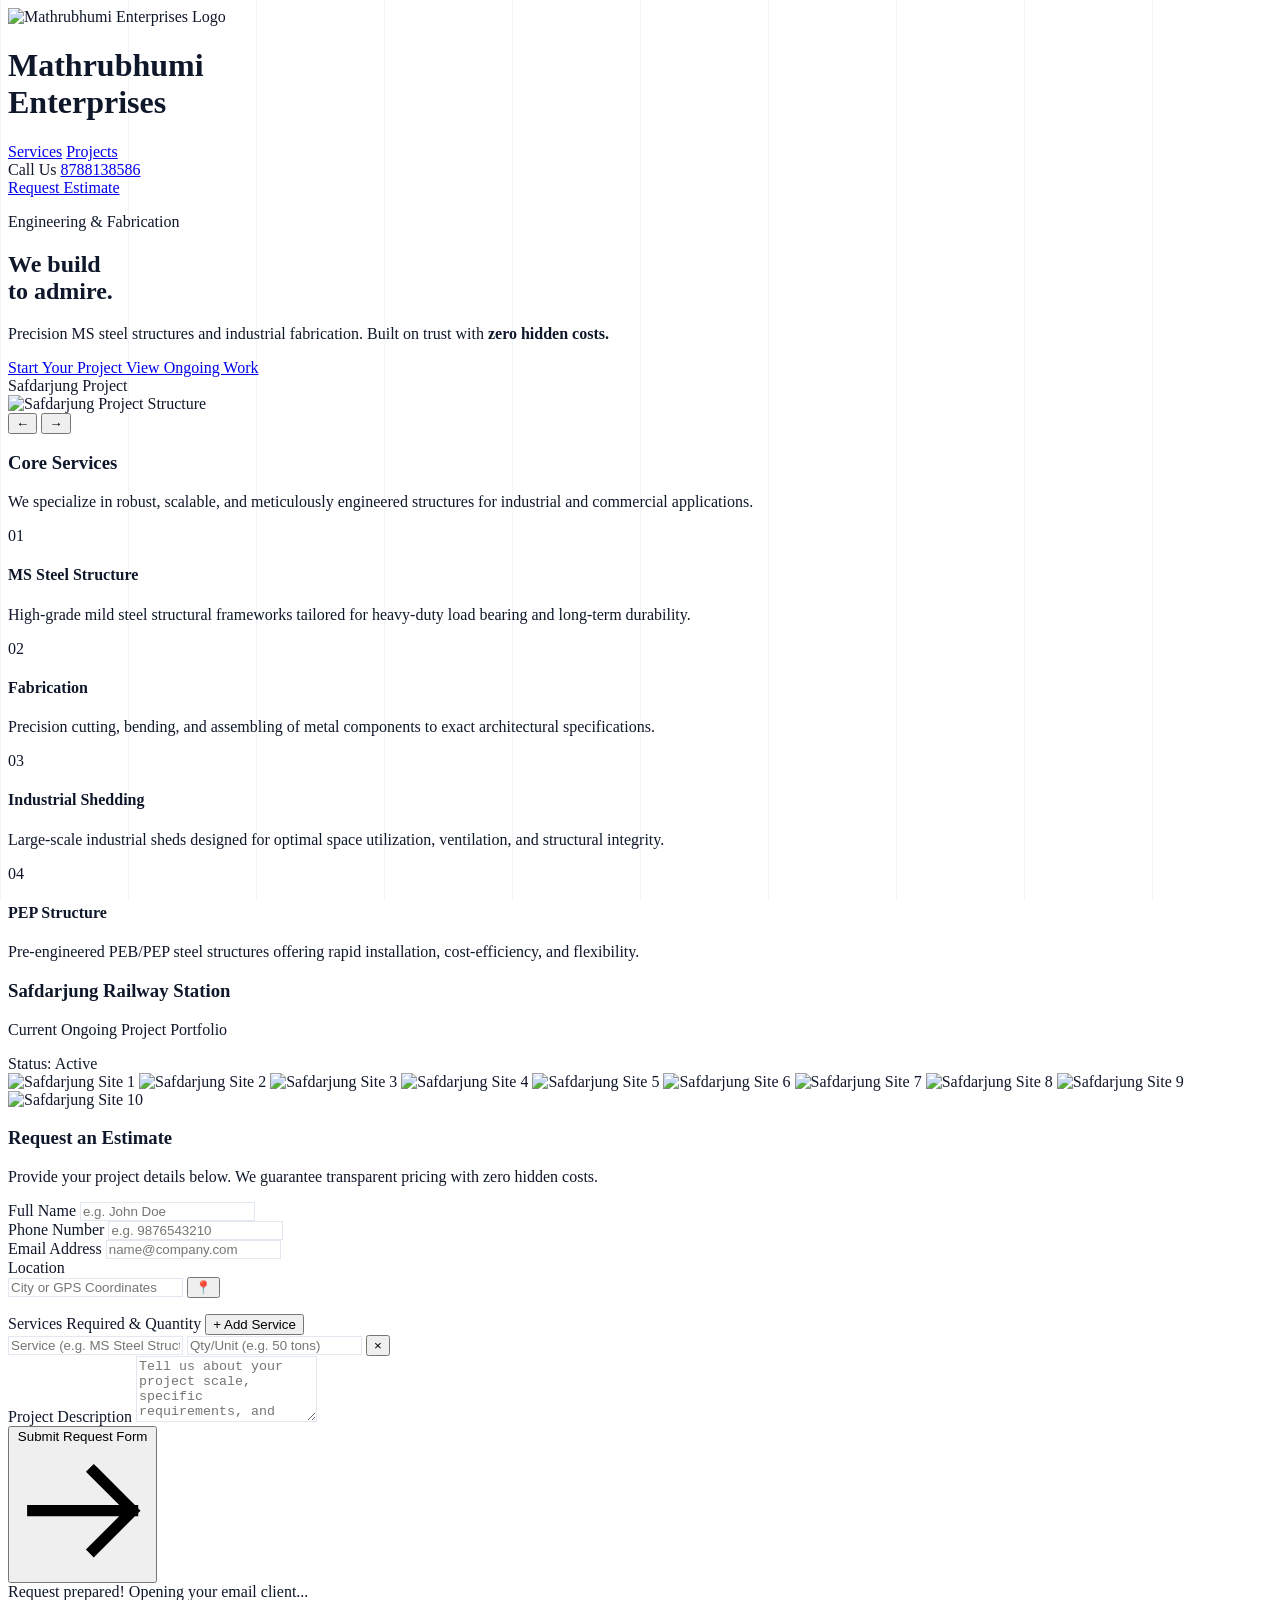
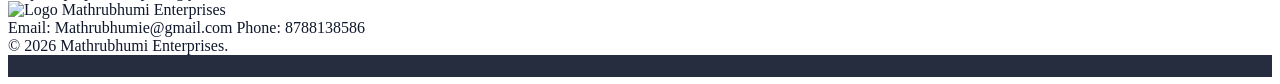
==== index.html @ 01960d93 "Rename mathrubhumi_enterprises (1).html to index.html" ====
<!DOCTYPE html>
<html lang="en">
<head>
    <meta charset="UTF-8">
    <meta name="viewport" content="width=device-width, initial-scale=1.0">
    <title>Mathrubhumi Enterprises | We build to admire</title>
    
    <link rel="preconnect" href="https://fonts.googleapis.com">
    <link rel="preconnect" href="https://fonts.gstatic.com" crossorigin>
    <link href="https://fonts.googleapis.com/css2?family=Plus+Jakarta+Sans:wght@300;400;500;600;700&display=swap" rel="stylesheet">
    <script src="https://cdn.tailwindcss.com"></script>
    
    <script>
        tailwind.config = {
            theme: {
                extend: {
                    fontFamily: {
                        sans: ['"Plus Jakarta Sans"', 'sans-serif'],
                    },
                    colors: {
                        navy: '#0f172a',
                        lightgrid: '#f8fafc',
                        bordergray: '#e2e8f0'
                    }
                }
            }
        }
    </script>
    
    <style>
        /* Architectural Vertical Grid Lines */
        body {
            background-color: #ffffff;
            background-image: linear-gradient(to right, #f1f5f9 1px, transparent 1px);
            background-size: 10vw 100%;
            background-attachment: fixed;
            color: #0f172a;
            position: relative;
        }

        /* Smooth scrolling */
        html { scroll-behavior: smooth; }

        /* Slide Transition for Hero */
        .slide-fade {
            transition: opacity 0.8s cubic-bezier(0.4, 0, 0.2, 1);
        }

        /* Custom minimal inputs */
        .minimal-input {
            border: 1px solid #e2e8f0;
            background: #ffffff;
            transition: all 0.3s ease;
        }
        .minimal-input:focus {
            outline: none;
            border-color: #0f172a;
            box-shadow: 0 0 0 1px #0f172a;
        }

        /* Lightbox overlay */
        #lightbox {
            backdrop-filter: blur(8px);
            background-color: rgba(15, 23, 42, 0.9);
        }
        
        /* Hide scrollbar for gallery but allow scroll */
        .no-scrollbar::-webkit-scrollbar {
            display: none;
        }
        .no-scrollbar {
            -ms-overflow-style: none;
            scrollbar-width: none;
        }
    </style>
</head>
<body class="antialiased min-h-screen flex flex-col">

    <header class="sticky top-0 z-40 bg-white/90 backdrop-blur-md border-b border-bordergray">
        <div class="max-w-7xl mx-auto px-6 h-20 flex items-center justify-between">
            <div class="flex items-center gap-3">
                <!-- Minimalist Typographic Logo Replaced with Brand Logo -->
                <img src="https://i.imgur.com/eq6H5bu.jpeg" alt="Mathrubhumi Enterprises Logo" class="h-12 w-auto object-contain rounded-sm">
                <div>
                    <h1 class="font-bold text-lg leading-none tracking-tight text-navy">Mathrubhumi<br>Enterprises</h1>
                </div>
            </div>
            
            <nav class="hidden md:flex items-center gap-8 text-sm font-medium">
                <a href="#services" class="hover:text-gray-500 transition-colors">Services</a>
                <a href="#projects" class="hover:text-gray-500 transition-colors">Projects</a>
                <div class="flex flex-col text-right ml-4">
                    <span class="text-xs text-gray-500">Call Us</span>
                    <a href="tel:8788138586" class="font-semibold">8788138586</a>
                </div>
                <a href="#quote" class="bg-navy text-white px-6 py-2.5 hover:bg-gray-800 transition-colors">
                    Request Estimate
                </a>
            </nav>
        </div>
    </header>

    <main class="flex-grow">
        <section class="relative max-w-7xl mx-auto px-6 py-20 lg:py-32 flex flex-col lg:flex-row items-center gap-16">
            <!-- Left Text Content -->
            <div class="w-full lg:w-1/2 z-10 bg-white/80 p-4 lg:p-0 backdrop-blur-sm lg:backdrop-blur-none">
                <p class="text-sm font-bold tracking-widest uppercase text-gray-500 mb-4">Engineering & Fabrication</p>
                <h2 class="text-5xl lg:text-7xl font-bold tracking-tighter leading-[1.1] mb-6">
                    We build <br>
                    <span class="text-gray-400">to admire.</span>
                </h2>
                <p class="text-xl text-gray-600 mb-8 max-w-md font-light">
                    Precision MS steel structures and industrial fabrication. Built on trust with <strong class="text-navy font-semibold">zero hidden costs.</strong>
                </p>
                <div class="flex flex-col sm:flex-row gap-4">
                    <a href="#quote" class="bg-navy text-white text-center px-8 py-4 font-medium hover:bg-gray-800 transition-colors">
                        Start Your Project
                    </a>
                    <a href="#projects" class="border border-bordergray bg-white text-center px-8 py-4 font-medium hover:border-navy transition-colors">
                        View Ongoing Work
                    </a>
                </div>
            </div>

            <!-- Right Image Slideshow Container -->
            <div class="w-full lg:w-1/2 relative h-[400px] lg:h-[600px] bg-lightgrid border border-bordergray overflow-hidden cursor-pointer" onclick="openLightbox(document.getElementById('heroSlide').src)">
                <div class="absolute top-4 left-4 bg-white/90 backdrop-blur px-3 py-1 text-xs font-semibold tracking-wide border border-bordergray z-20">
                    Safdarjung Project
                </div>
                <img id="heroSlide" src="https://i.imgur.com/7uYCIAy.jpeg" alt="Safdarjung Project Structure" class="w-full h-full object-cover slide-fade absolute inset-0">
                
                <!-- Slideshow Controls -->
                <div class="absolute bottom-4 right-4 flex gap-2 z-20">
                    <button onclick="event.stopPropagation(); prevSlide()" class="w-10 h-10 bg-white border border-bordergray flex items-center justify-center hover:bg-lightgrid transition-colors">
                        &#8592;
                    </button>
                    <button onclick="event.stopPropagation(); nextSlide()" class="w-10 h-10 bg-white border border-bordergray flex items-center justify-center hover:bg-lightgrid transition-colors">
                        &#8594;
                    </button>
                </div>
            </div>
        </section>

        <section id="services" class="border-t border-bordergray bg-white relative">
            <div class="max-w-7xl mx-auto px-6 py-24">
                <div class="mb-16">
                    <h3 class="text-3xl font-bold tracking-tight mb-4">Core Services</h3>
                    <p class="text-gray-500 max-w-xl">We specialize in robust, scalable, and meticulously engineered structures for industrial and commercial applications.</p>
                </div>
                
                <div class="grid grid-cols-1 md:grid-cols-2 lg:grid-cols-4 gap-0 border border-bordergray bg-lightgrid">
                    <!-- Service 1 -->
                    <div class="bg-white p-10 border border-bordergray hover:shadow-lg transition-shadow">
                        <div class="w-12 h-12 bg-lightgrid border border-bordergray flex items-center justify-center mb-6">
                            <span class="text-xl font-bold text-gray-400">01</span>
                        </div>
                        <h4 class="text-xl font-bold mb-3">MS Steel Structure</h4>
                        <p class="text-sm text-gray-500 leading-relaxed">High-grade mild steel structural frameworks tailored for heavy-duty load bearing and long-term durability.</p>
                    </div>
                    <!-- Service 2 -->
                    <div class="bg-white p-10 border border-bordergray hover:shadow-lg transition-shadow">
                        <div class="w-12 h-12 bg-lightgrid border border-bordergray flex items-center justify-center mb-6">
                            <span class="text-xl font-bold text-gray-400">02</span>
                        </div>
                        <h4 class="text-xl font-bold mb-3">Fabrication</h4>
                        <p class="text-sm text-gray-500 leading-relaxed">Precision cutting, bending, and assembling of metal components to exact architectural specifications.</p>
                    </div>
                    <!-- Service 3 -->
                    <div class="bg-white p-10 border border-bordergray hover:shadow-lg transition-shadow">
                        <div class="w-12 h-12 bg-lightgrid border border-bordergray flex items-center justify-center mb-6">
                            <span class="text-xl font-bold text-gray-400">03</span>
                        </div>
                        <h4 class="text-xl font-bold mb-3">Industrial Shedding</h4>
                        <p class="text-sm text-gray-500 leading-relaxed">Large-scale industrial sheds designed for optimal space utilization, ventilation, and structural integrity.</p>
                    </div>
                    <!-- Service 4 -->
                    <div class="bg-white p-10 border border-bordergray hover:shadow-lg transition-shadow">
                        <div class="w-12 h-12 bg-lightgrid border border-bordergray flex items-center justify-center mb-6">
                            <span class="text-xl font-bold text-gray-400">04</span>
                        </div>
                        <h4 class="text-xl font-bold mb-3">PEP Structure</h4>
                        <p class="text-sm text-gray-500 leading-relaxed">Pre-engineered PEB/PEP steel structures offering rapid installation, cost-efficiency, and flexibility.</p>
                    </div>
                </div>
            </div>
        </section>

        <section id="projects" class="border-t border-bordergray bg-lightgrid relative">
            <div class="max-w-7xl mx-auto px-6 py-24">
                <div class="flex flex-col lg:flex-row justify-between items-end mb-12 gap-6">
                    <div>
                        <h3 class="text-3xl font-bold tracking-tight mb-2">Safdarjung Railway Station</h3>
                        <p class="text-gray-500">Current Ongoing Project Portfolio</p>
                    </div>
                    <div class="bg-white border border-bordergray px-4 py-2 text-sm font-medium">
                        Status: <span class="text-green-600">Active</span>
                    </div>
                </div>

                <!-- Horizontal Scroll Gallery -->
                <div class="flex overflow-x-auto gap-4 pb-8 no-scrollbar snap-x">
                    <!-- Gallery Images injected via JS below, but here are the first few hardcoded for fast loading -->
                    <img src="https://i.imgur.com/7uYCIAy.jpeg" alt="Safdarjung Site 1" class="h-64 lg:h-96 w-auto object-cover border border-bordergray snap-start cursor-zoom-in hover:opacity-90 transition-opacity" onclick="openLightbox(this.src)">
                    <img src="https://i.imgur.com/NcoYkDs.jpeg" alt="Safdarjung Site 2" class="h-64 lg:h-96 w-auto object-cover border border-bordergray snap-start cursor-zoom-in hover:opacity-90 transition-opacity" onclick="openLightbox(this.src)">
                    <img src="https://i.imgur.com/H7ADlCI.jpeg" alt="Safdarjung Site 3" class="h-64 lg:h-96 w-auto object-cover border border-bordergray snap-start cursor-zoom-in hover:opacity-90 transition-opacity" onclick="openLightbox(this.src)">
                    <img src="https://i.imgur.com/1uKI9UI.jpeg" alt="Safdarjung Site 4" class="h-64 lg:h-96 w-auto object-cover border border-bordergray snap-start cursor-zoom-in hover:opacity-90 transition-opacity" onclick="openLightbox(this.src)">
                    <img src="https://i.imgur.com/YzIWjMU.jpeg" alt="Safdarjung Site 5" class="h-64 lg:h-96 w-auto object-cover border border-bordergray snap-start cursor-zoom-in hover:opacity-90 transition-opacity" onclick="openLightbox(this.src)">
                    <img src="https://i.imgur.com/GaXqmjN.jpeg" alt="Safdarjung Site 6" class="h-64 lg:h-96 w-auto object-cover border border-bordergray snap-start cursor-zoom-in hover:opacity-90 transition-opacity" onclick="openLightbox(this.src)">
                    <img src="https://i.imgur.com/uMZp6ZF.jpeg" alt="Safdarjung Site 7" class="h-64 lg:h-96 w-auto object-cover border border-bordergray snap-start cursor-zoom-in hover:opacity-90 transition-opacity" onclick="openLightbox(this.src)">
                    <img src="https://i.imgur.com/eQdUxS6.jpeg" alt="Safdarjung Site 8" class="h-64 lg:h-96 w-auto object-cover border border-bordergray snap-start cursor-zoom-in hover:opacity-90 transition-opacity" onclick="openLightbox(this.src)">
                    <img src="https://i.imgur.com/6JizYtv.jpeg" alt="Safdarjung Site 9" class="h-64 lg:h-96 w-auto object-cover border border-bordergray snap-start cursor-zoom-in hover:opacity-90 transition-opacity" onclick="openLightbox(this.src)">
                    <img src="https://i.imgur.com/3mgi0Hx.jpeg" alt="Safdarjung Site 10" class="h-64 lg:h-96 w-auto object-cover border border-bordergray snap-start cursor-zoom-in hover:opacity-90 transition-opacity" onclick="openLightbox(this.src)">
                </div>
            </div>
        </section>

        <section id="quote" class="border-t border-bordergray bg-white relative">
            <div class="max-w-4xl mx-auto px-6 py-24">
                <div class="text-center mb-12">
                    <h3 class="text-3xl font-bold tracking-tight mb-4">Request an Estimate</h3>
                    <p class="text-gray-500">Provide your project details below. We guarantee transparent pricing with zero hidden costs.</p>
                </div>

                <form id="quoteForm" class="bg-lightgrid p-8 lg:p-12 border border-bordergray">
                    <div class="grid grid-cols-1 md:grid-cols-2 gap-6 mb-6">
                        <div>
                            <label class="block text-sm font-semibold mb-2 text-navy">Full Name</label>
                            <input type="text" id="clientName" required class="w-full p-4 minimal-input" placeholder="e.g. John Doe">
                        </div>
                        <div>
                            <label class="block text-sm font-semibold mb-2 text-navy">Phone Number</label>
                            <input type="tel" id="clientPhone" required pattern="[0-9]{10}" title="Please enter exactly 10 digits" class="w-full p-4 minimal-input" placeholder="e.g. 9876543210">
                        </div>
                    </div>
                    
                    <div class="grid grid-cols-1 md:grid-cols-2 gap-6 mb-6">
                        <div>
                            <label class="block text-sm font-semibold mb-2 text-navy">Email Address</label>
                            <input type="email" id="clientEmail" required class="w-full p-4 minimal-input" placeholder="name@company.com">
                        </div>
                        <div>
                            <label class="block text-sm font-semibold mb-2 text-navy">Location</label>
                            <div class="flex gap-2">
                                <input type="text" id="clientLocation" class="w-full p-4 minimal-input" placeholder="City or GPS Coordinates">
                                <button type="button" onclick="fetchLocation()" class="bg-lightgrid px-4 text-xl hover:bg-gray-200 transition-colors border border-bordergray" title="Fetch current location">
                                    📍
                                </button>
                            </div>
                            <p id="locationStatus" class="text-xs text-gray-500 mt-1 hidden"></p>
                        </div>
                    </div>

                    <div class="mb-6 border border-bordergray p-6 bg-white">
                        <div class="flex flex-col sm:flex-row sm:justify-between sm:items-center mb-4 gap-2">
                            <label class="block text-sm font-semibold text-navy">Services Required & Quantity</label>
                            <button type="button" onclick="addServiceRow()" class="text-xs font-bold bg-navy text-white px-4 py-2 hover:bg-gray-800 transition-colors">+ Add Service</button>
                        </div>
                        <div id="servicesContainer" class="space-y-3">
                            <!-- Initial Service Row -->
                            <div class="flex gap-2 service-row">
                                <input type="text" required class="w-3/5 p-3 minimal-input service-name" placeholder="Service (e.g. MS Steel Structure)">
                                <input type="text" required class="w-2/5 p-3 minimal-input service-qty" placeholder="Qty/Unit (e.g. 50 tons)">
                                <button type="button" onclick="if(document.querySelectorAll('.service-row').length > 1) this.parentElement.remove()" class="px-3 text-red-500 font-bold hover:bg-red-50 transition-colors text-xl">&times;</button>
                            </div>
                        </div>
                    </div>

                    <div class="mb-8">
                        <label class="block text-sm font-semibold mb-2 text-navy">Project Description</label>
                        <textarea id="clientMessage" rows="4" required class="w-full p-4 minimal-input" placeholder="Tell us about your project scale, specific requirements, and timeline..."></textarea>
                    </div>

                    <button type="submit" class="w-full bg-navy text-white font-semibold p-4 hover:bg-gray-800 transition-colors flex items-center justify-center gap-2">
                        Submit Request Form
                        <svg class="w-4 h-4" fill="none" stroke="currentColor" viewBox="0 0 24 24"><path stroke-linecap="square" stroke-linejoin="miter" stroke-width="2" d="M14 5l7 7m0 0l-7 7m7-7H3"></path></svg>
                    </button>
                    
                    <div id="formSuccessMsg" class="hidden mt-4 p-4 bg-green-50 text-green-800 border border-green-200 text-sm font-medium text-center">
                        Request prepared! Opening your email client...
                    </div>
                </form>
            </div>
        </section>

    </main>

    <footer class="bg-white border-t border-bordergray py-12">
        <div class="max-w-7xl mx-auto px-6 flex flex-col md:flex-row justify-between items-center gap-6">
            <div class="flex items-center gap-3">
                <img src="https://i.imgur.com/eq6H5bu.jpeg" alt="Logo" class="h-8 w-auto object-contain rounded-sm">
                <span class="font-bold tracking-tight">Mathrubhumi Enterprises</span>
            </div>
            <div class="text-sm text-gray-500 flex flex-col md:flex-row gap-4 md:gap-8 items-center">
                <span>Email: Mathrubhumie@gmail.com</span>
                <span>Phone: 8788138586</span>
            </div>
            <div class="text-xs text-gray-400">
                &copy; 2026 Mathrubhumi Enterprises.
            </div>
        </div>
    </footer>

    <!-- Lightbox Modal -->
    <div id="lightbox" class="fixed inset-0 z-50 hidden flex items-center justify-center p-4" onclick="closeLightbox()">
        <button class="absolute top-6 right-6 text-white text-4xl hover:text-gray-300">&times;</button>
        <img id="lightboxImg" src="" alt="Zoomed view" class="max-w-full max-h-[90vh] object-contain shadow-2xl border border-gray-700" onclick="event.stopPropagation()">
    </div>

    <script>
        // --- 1. SLIDESHOW LOGIC ---
        const images = [
            'https://i.imgur.com/7uYCIAy.jpeg',
            'https://i.imgur.com/NcoYkDs.jpeg',
            'https://i.imgur.com/H7ADlCI.jpeg',
            'https://i.imgur.com/1uKI9UI.jpeg',
            'https://i.imgur.com/YzIWjMU.jpeg',
            'https://i.imgur.com/GaXqmjN.jpeg',
            'https://i.imgur.com/uMZp6ZF.jpeg',
            'https://i.imgur.com/eQdUxS6.jpeg',
            'https://i.imgur.com/6JizYtv.jpeg',
            'https://i.imgur.com/3mgi0Hx.jpeg'
        ];
        
        let currentSlideIndex = 0;
        const heroSlide = document.getElementById('heroSlide');
        let slideInterval;

        function updateSlide() {
            heroSlide.style.opacity = 0;
            setTimeout(() => {
                heroSlide.src = images[currentSlideIndex];
                heroSlide.style.opacity = 1;
            }, 300); // Wait for fade out
        }

        function nextSlide() {
            currentSlideIndex = (currentSlideIndex + 1) % images.length;
            updateSlide();
            resetInterval();
        }

        function prevSlide() {
            currentSlideIndex = (currentSlideIndex - 1 + images.length) % images.length;
            updateSlide();
            resetInterval();
        }

        function startInterval() {
            slideInterval = setInterval(nextSlide, 4000); // 4 seconds
        }

        function resetInterval() {
            clearInterval(slideInterval);
            startInterval();
        }

        // Initialize slideshow
        startInterval();


        // --- 2. LIGHTBOX LOGIC ---
        const lightbox = document.getElementById('lightbox');
        const lightboxImg = document.getElementById('lightboxImg');

        function openLightbox(src) {
            lightboxImg.src = src;
            lightbox.classList.remove('hidden');
            document.body.style.overflow = 'hidden'; // prevent scrolling
        }

        function closeLightbox() {
            lightbox.classList.add('hidden');
            document.body.style.overflow = 'auto';
            lightboxImg.src = '';
        }

        // Close on escape key
        document.addEventListener('keydown', (e) => {
            if (e.key === 'Escape' && !lightbox.classList.contains('hidden')) {
                closeLightbox();
            }
        });


        // --- 3. QUOTE FORM, LOCATION & EMAIL LOGIC ---
        
        // Location Fetcher
        function fetchLocation() {
            const locInput = document.getElementById('clientLocation');
            const locStatus = document.getElementById('locationStatus');
            
            if (!navigator.geolocation) {
                locStatus.textContent = "Geolocation is not supported by your browser.";
                locStatus.classList.remove('hidden', 'text-green-600');
                locStatus.classList.add('text-red-500');
                return;
            }

            locStatus.textContent = "Fetching location...";
            locStatus.classList.remove('hidden', 'text-red-500');
            locStatus.classList.add('text-gray-500');

            navigator.geolocation.getCurrentPosition(
                (position) => {
                    const lat = position.coords.latitude;
                    const lon = position.coords.longitude;
                    locInput.value = `Lat: ${lat.toFixed(5)}, Lon: ${lon.toFixed(5)}`;
                    locStatus.textContent = "Location successfully captured!";
                    locStatus.classList.replace('text-gray-500', 'text-green-600');
                },
                (error) => {
                    locStatus.textContent = "Unable to retrieve location. Please type it manually.";
                    locStatus.classList.replace('text-gray-500', 'text-red-500');
                }
            );
        }

        // Dynamic Service Rows
        function addServiceRow() {
            const container = document.getElementById('servicesContainer');
            const row = document.createElement('div');
            row.className = 'flex gap-2 service-row';
            row.innerHTML = `
                <input type="text" required class="w-3/5 p-3 minimal-input service-name" placeholder="Service (e.g. Fabrication)">
                <input type="text" required class="w-2/5 p-3 minimal-input service-qty" placeholder="Qty/Unit">
                <button type="button" onclick="this.parentElement.remove()" class="px-3 text-red-500 font-bold hover:bg-red-50 transition-colors text-xl">&times;</button>
            `;
            container.appendChild(row);
        }

        // Form Submission to Email
        const quoteForm = document.getElementById('quoteForm');
        const formSuccessMsg = document.getElementById('formSuccessMsg');
        
        quoteForm.addEventListener('submit', function(e) {
            e.preventDefault();
            
            // Gather basic data
            const name = document.getElementById('clientName').value.trim();
            const phone = document.getElementById('clientPhone').value.trim();
            const email = document.getElementById('clientEmail').value.trim();
            const location = document.getElementById('clientLocation').value.trim();
            const message = document.getElementById('clientMessage').value.trim();

            // Gather dynamic services
            let servicesText = "";
            const serviceRows = document.querySelectorAll('.service-row');
            serviceRows.forEach((row, index) => {
                const sName = row.querySelector('.service-name').value.trim();
                const sQty = row.querySelector('.service-qty').value.trim();
                if (sName) {
                    servicesText += `  ${index + 1}. ${sName} - ${sQty}\n`;
                }
            });

            // Construct perfectly formatted email body
            const subject = encodeURIComponent(`New Project Inquiry from ${name}`);
            const bodyText = `New Lead Details:
-----------------------------------------
👤 Name: ${name}
📞 Phone: ${phone}
✉️ Email: ${email}
📍 Location: ${location || 'Not provided'}

🛠️ Required Services & Quantities:
-----------------------------------------
${servicesText || '  None specified'}

📝 Project Description:
-----------------------------------------
${message}`;

            const body = encodeURIComponent(bodyText);
            
            // Open user's default email client
            window.location.href = `mailto:Mathrubhumie@gmail.com?subject=${subject}&body=${body}`;
            
            // Show success briefly
            formSuccessMsg.classList.remove('hidden');
            setTimeout(() => {
                formSuccessMsg.classList.add('hidden');
                // Optional: reset form
                // quoteForm.reset(); 
            }, 4000);
        });

    </script>
</body>
</html>
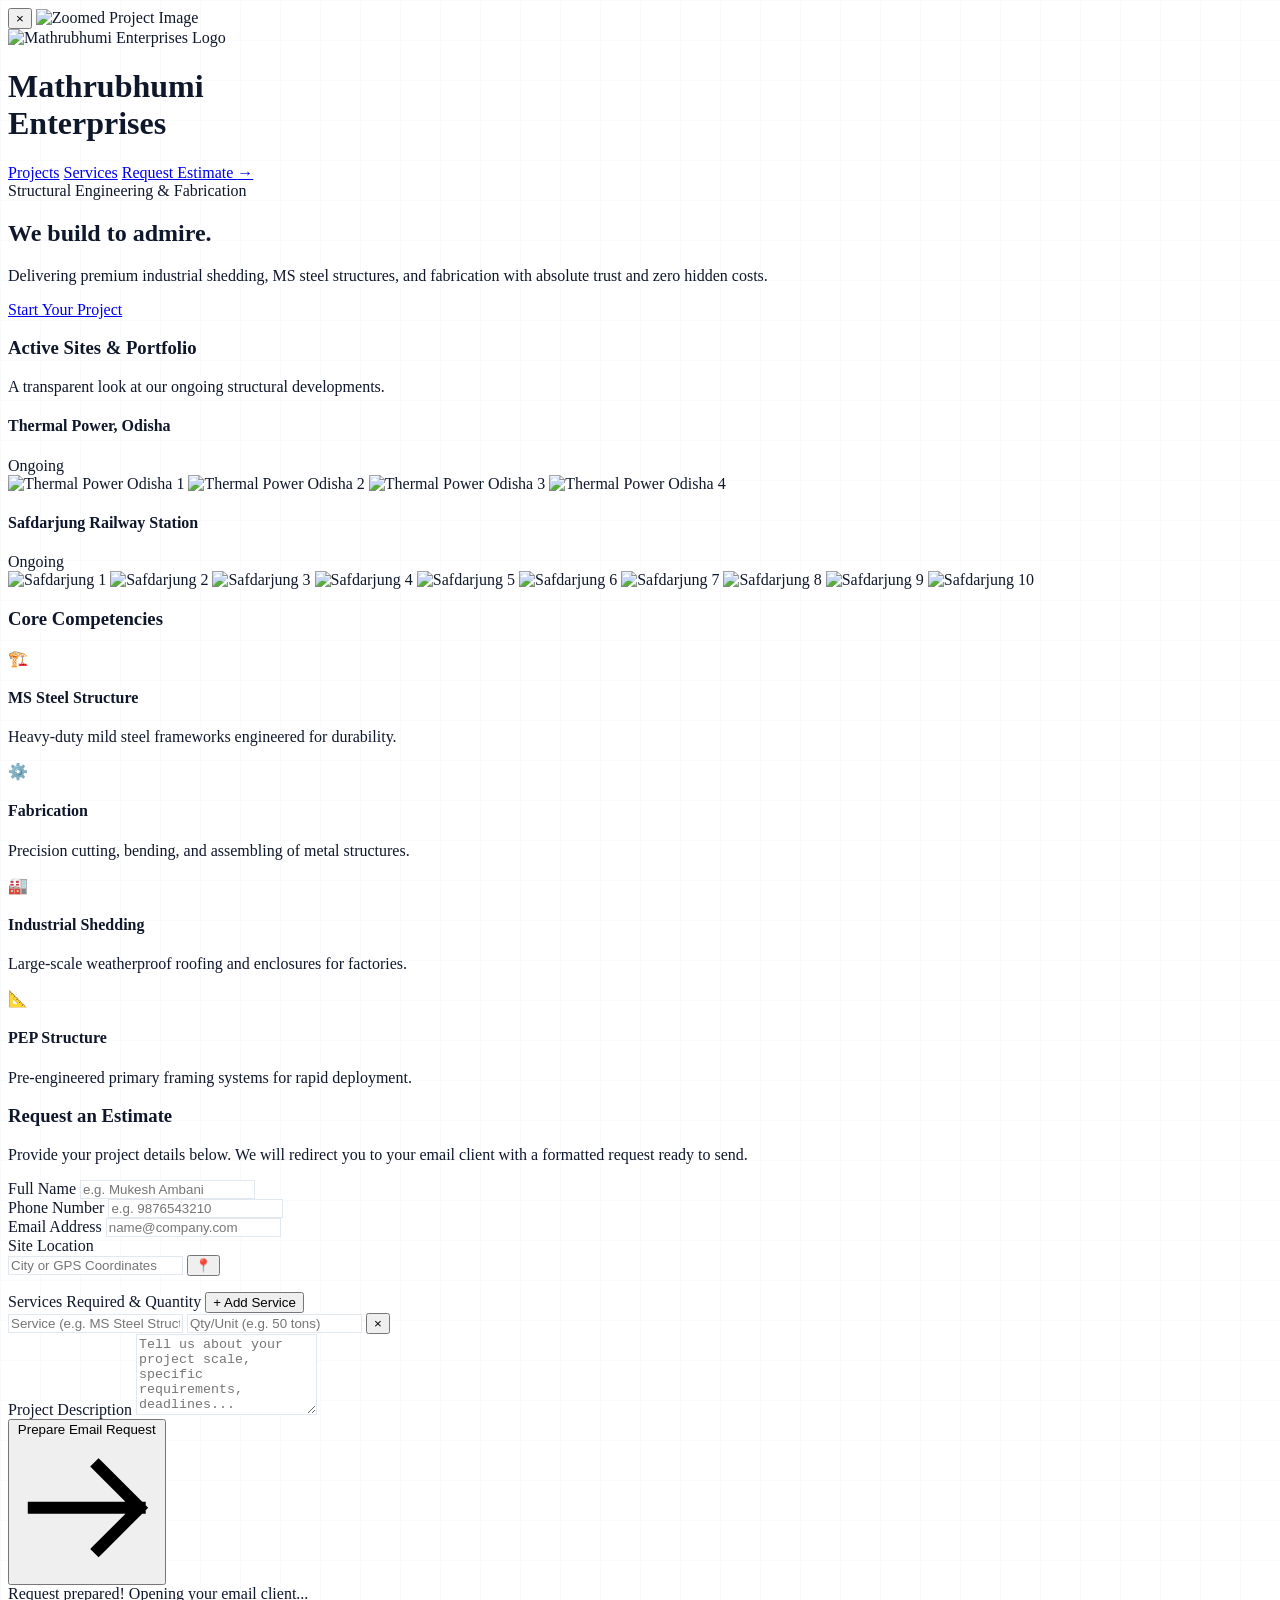
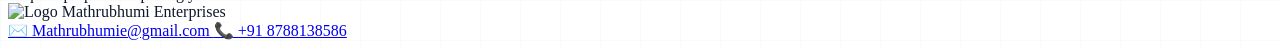
==== commit d4c189f2: "Update index.html" ====
--- a/index.html
+++ b/index.html
@@ -1,377 +1,282 @@
 <!DOCTYPE html>
-<html lang="en">
+<html lang="en" class="scroll-smooth">
 <head>
     <meta charset="UTF-8">
     <meta name="viewport" content="width=device-width, initial-scale=1.0">
     <title>Mathrubhumi Enterprises | We build to admire</title>
     
+    <script src="https://cdn.tailwindcss.com"></script>
     <link rel="preconnect" href="https://fonts.googleapis.com">
     <link rel="preconnect" href="https://fonts.gstatic.com" crossorigin>
-    <link href="https://fonts.googleapis.com/css2?family=Plus+Jakarta+Sans:wght@300;400;500;600;700&display=swap" rel="stylesheet">
-    <script src="https://cdn.tailwindcss.com"></script>
+    <link href="https://fonts.googleapis.com/css2?family=Plus+Jakarta+Sans:wght@400;500;600;700;800&display=swap" rel="stylesheet">
     
     <script>
         tailwind.config = {
             theme: {
                 extend: {
+                    colors: {
+                        navy: '#0f172a',
+                        bordergray: '#e2e8f0',
+                        lightgrid: '#f8fafc',
+                    },
                     fontFamily: {
                         sans: ['"Plus Jakarta Sans"', 'sans-serif'],
-                    },
-                    colors: {
-                        navy: '#0f172a',
-                        lightgrid: '#f8fafc',
-                        bordergray: '#e2e8f0'
                     }
                 }
             }
         }
     </script>
-    
     <style>
-        /* Architectural Vertical Grid Lines */
         body {
             background-color: #ffffff;
-            background-image: linear-gradient(to right, #f1f5f9 1px, transparent 1px);
-            background-size: 10vw 100%;
-            background-attachment: fixed;
             color: #0f172a;
-            position: relative;
-        }
-
-        /* Smooth scrolling */
-        html { scroll-behavior: smooth; }
-
-        /* Slide Transition for Hero */
-        .slide-fade {
-            transition: opacity 0.8s cubic-bezier(0.4, 0, 0.2, 1);
-        }
-
-        /* Custom minimal inputs */
+        }
+        /* Architectural Grid Background */
+        .bg-grid {
+            background-size: 40px 40px;
+            background-image: linear-gradient(to right, #f8fafc 1px, transparent 1px),
+                              linear-gradient(to bottom, #f8fafc 1px, transparent 1px);
+        }
+        /* Minimalist Input Styles */
         .minimal-input {
             border: 1px solid #e2e8f0;
-            background: #ffffff;
-            transition: all 0.3s ease;
+            background-color: #ffffff;
+            transition: all 0.2s ease;
         }
         .minimal-input:focus {
             outline: none;
             border-color: #0f172a;
-            box-shadow: 0 0 0 1px #0f172a;
-        }
-
-        /* Lightbox overlay */
-        #lightbox {
-            backdrop-filter: blur(8px);
-            background-color: rgba(15, 23, 42, 0.9);
-        }
-        
-        /* Hide scrollbar for gallery but allow scroll */
-        .no-scrollbar::-webkit-scrollbar {
-            display: none;
-        }
-        .no-scrollbar {
-            -ms-overflow-style: none;
-            scrollbar-width: none;
-        }
+            box-shadow: 0 0 0 2px rgba(15, 23, 42, 0.1);
+        }
+        /* Hide Scrollbar for carousels if needed */
+        .hide-scrollbar::-webkit-scrollbar { display: none; }
+        .hide-scrollbar { -ms-overflow-style: none; scrollbar-width: none; }
     </style>
 </head>
-<body class="antialiased min-h-screen flex flex-col">
+<body class="bg-grid antialiased relative flex flex-col min-h-screen">
+
+    <div id="imageLightbox" class="fixed inset-0 z-50 hidden bg-navy/95 backdrop-blur-sm flex items-center justify-center p-4 opacity-0 transition-opacity duration-300">
+        <button onclick="closeLightbox()" class="absolute top-6 right-6 text-white hover:text-gray-300 text-4xl leading-none">&times;</button>
+        <img id="lightboxImg" src="" class="max-w-full max-h-full object-contain rounded-sm shadow-2xl" alt="Zoomed Project Image">
+    </div>
 
     <header class="sticky top-0 z-40 bg-white/90 backdrop-blur-md border-b border-bordergray">
         <div class="max-w-7xl mx-auto px-6 h-20 flex items-center justify-between">
-            <div class="flex items-center gap-3">
-                <!-- Minimalist Typographic Logo Replaced with Brand Logo -->
-                <img src="https://i.imgur.com/eq6H5bu.jpeg" alt="Mathrubhumi Enterprises Logo" class="h-12 w-auto object-contain rounded-sm">
+            <div class="flex items-center gap-4">
+                <img src="https://i.imgur.com/eq6H5bu.jpeg" alt="Mathrubhumi Enterprises Logo" class="h-12 w-auto object-contain rounded-sm shadow-sm">
                 <div>
-                    <h1 class="font-bold text-lg leading-none tracking-tight text-navy">Mathrubhumi<br>Enterprises</h1>
-                </div>
-            </div>
-            
-            <nav class="hidden md:flex items-center gap-8 text-sm font-medium">
-                <a href="#services" class="hover:text-gray-500 transition-colors">Services</a>
-                <a href="#projects" class="hover:text-gray-500 transition-colors">Projects</a>
-                <div class="flex flex-col text-right ml-4">
-                    <span class="text-xs text-gray-500">Call Us</span>
-                    <a href="tel:8788138586" class="font-semibold">8788138586</a>
-                </div>
-                <a href="#quote" class="bg-navy text-white px-6 py-2.5 hover:bg-gray-800 transition-colors">
-                    Request Estimate
+                    <h1 class="font-extrabold text-xl leading-none tracking-tight text-navy uppercase">Mathrubhumi<br>Enterprises</h1>
+                </div>
+            </div>
+            <nav class="hidden md:flex items-center gap-8 text-sm font-semibold tracking-wide uppercase text-gray-600">
+                <a href="#projects" class="hover:text-navy transition-colors">Projects</a>
+                <a href="#services" class="hover:text-navy transition-colors">Services</a>
+                <a href="#quote" class="text-navy flex items-center gap-2">
+                    Request Estimate <span class="text-lg">→</span>
                 </a>
             </nav>
         </div>
     </header>
 
     <main class="flex-grow">
-        <section class="relative max-w-7xl mx-auto px-6 py-20 lg:py-32 flex flex-col lg:flex-row items-center gap-16">
-            <!-- Left Text Content -->
-            <div class="w-full lg:w-1/2 z-10 bg-white/80 p-4 lg:p-0 backdrop-blur-sm lg:backdrop-blur-none">
-                <p class="text-sm font-bold tracking-widest uppercase text-gray-500 mb-4">Engineering & Fabrication</p>
-                <h2 class="text-5xl lg:text-7xl font-bold tracking-tighter leading-[1.1] mb-6">
-                    We build <br>
-                    <span class="text-gray-400">to admire.</span>
+        <section class="py-20 md:py-32 border-b border-bordergray">
+            <div class="max-w-7xl mx-auto px-6 flex flex-col items-start">
+                <span class="text-sm font-bold tracking-widest uppercase mb-4 text-gray-500">Structural Engineering & Fabrication</span>
+                <h2 class="text-5xl md:text-7xl font-extrabold tracking-tighter mb-6 text-navy max-w-4xl leading-[1.1]">
+                    We build to admire.
                 </h2>
-                <p class="text-xl text-gray-600 mb-8 max-w-md font-light">
-                    Precision MS steel structures and industrial fabrication. Built on trust with <strong class="text-navy font-semibold">zero hidden costs.</strong>
+                <p class="text-xl md:text-2xl text-gray-600 max-w-2xl mb-10 font-medium">
+                    Delivering premium industrial shedding, MS steel structures, and fabrication with absolute trust and zero hidden costs.
                 </p>
-                <div class="flex flex-col sm:flex-row gap-4">
-                    <a href="#quote" class="bg-navy text-white text-center px-8 py-4 font-medium hover:bg-gray-800 transition-colors">
-                        Start Your Project
-                    </a>
-                    <a href="#projects" class="border border-bordergray bg-white text-center px-8 py-4 font-medium hover:border-navy transition-colors">
-                        View Ongoing Work
-                    </a>
-                </div>
-            </div>
-
-            <!-- Right Image Slideshow Container -->
-            <div class="w-full lg:w-1/2 relative h-[400px] lg:h-[600px] bg-lightgrid border border-bordergray overflow-hidden cursor-pointer" onclick="openLightbox(document.getElementById('heroSlide').src)">
-                <div class="absolute top-4 left-4 bg-white/90 backdrop-blur px-3 py-1 text-xs font-semibold tracking-wide border border-bordergray z-20">
-                    Safdarjung Project
-                </div>
-                <img id="heroSlide" src="https://i.imgur.com/7uYCIAy.jpeg" alt="Safdarjung Project Structure" class="w-full h-full object-cover slide-fade absolute inset-0">
+                <a href="#quote" class="bg-navy text-white px-8 py-4 font-bold tracking-wide uppercase hover:bg-gray-800 transition-all shadow-lg hover:shadow-xl rounded-sm">
+                    Start Your Project
+                </a>
+            </div>
+        </section>
+
+        <section id="projects" class="py-24 bg-white/50 border-b border-bordergray">
+            <div class="max-w-7xl mx-auto px-6">
+                <div class="mb-16">
+                    <h3 class="text-3xl md:text-4xl font-extrabold mb-4 tracking-tight">Active Sites & Portfolio</h3>
+                    <p class="text-gray-600 font-medium max-w-2xl">A transparent look at our ongoing structural developments.</p>
+                </div>
+
+                <!-- Thermal Power Odisha Project -->
+                <div class="mb-20">
+                    <div class="flex items-center gap-4 mb-6">
+                        <h4 class="text-2xl font-bold tracking-tight">Thermal Power, Odisha</h4>
+                        <span class="text-xs font-bold uppercase tracking-wider bg-green-100 text-green-800 px-3 py-1 rounded-sm border border-green-200">Ongoing</span>
+                    </div>
+                    <div class="grid grid-cols-2 md:grid-cols-4 gap-4">
+                        <img src="https://i.imgur.com/SFmgpE4.jpeg" onclick="openLightbox(this.src)" class="w-full h-48 md:h-64 object-cover cursor-pointer hover:opacity-90 transition-opacity border border-bordergray rounded-sm shadow-sm" alt="Thermal Power Odisha 1">
+                        <img src="https://i.imgur.com/OFfXQG3.jpeg" onclick="openLightbox(this.src)" class="w-full h-48 md:h-64 object-cover cursor-pointer hover:opacity-90 transition-opacity border border-bordergray rounded-sm shadow-sm" alt="Thermal Power Odisha 2">
+                        <img src="https://i.imgur.com/Clxy95H.jpeg" onclick="openLightbox(this.src)" class="w-full h-48 md:h-64 object-cover cursor-pointer hover:opacity-90 transition-opacity border border-bordergray rounded-sm shadow-sm" alt="Thermal Power Odisha 3">
+                        <img src="https://i.imgur.com/9vh9NOb.jpeg" onclick="openLightbox(this.src)" class="w-full h-48 md:h-64 object-cover cursor-pointer hover:opacity-90 transition-opacity border border-bordergray rounded-sm shadow-sm" alt="Thermal Power Odisha 4">
+                    </div>
+                </div>
+
+                <!-- Safdarjung Railway Station Project -->
+                <div>
+                    <div class="flex items-center gap-4 mb-6">
+                        <h4 class="text-2xl font-bold tracking-tight">Safdarjung Railway Station</h4>
+                        <span class="text-xs font-bold uppercase tracking-wider bg-green-100 text-green-800 px-3 py-1 rounded-sm border border-green-200">Ongoing</span>
+                    </div>
+                    <div class="grid grid-cols-2 md:grid-cols-5 gap-4">
+                        <img src="https://i.imgur.com/7uYCIAy.jpeg" onclick="openLightbox(this.src)" class="w-full h-32 md:h-48 object-cover cursor-pointer hover:opacity-90 transition-opacity border border-bordergray rounded-sm shadow-sm" alt="Safdarjung 1">
+                        <img src="https://i.imgur.com/NcoYkDs.jpeg" onclick="openLightbox(this.src)" class="w-full h-32 md:h-48 object-cover cursor-pointer hover:opacity-90 transition-opacity border border-bordergray rounded-sm shadow-sm" alt="Safdarjung 2">
+                        <img src="https://i.imgur.com/H7ADlCI.jpeg" onclick="openLightbox(this.src)" class="w-full h-32 md:h-48 object-cover cursor-pointer hover:opacity-90 transition-opacity border border-bordergray rounded-sm shadow-sm" alt="Safdarjung 3">
+                        <img src="https://i.imgur.com/1uKI9UI.jpeg" onclick="openLightbox(this.src)" class="w-full h-32 md:h-48 object-cover cursor-pointer hover:opacity-90 transition-opacity border border-bordergray rounded-sm shadow-sm" alt="Safdarjung 4">
+                        <img src="https://i.imgur.com/YzIWjMU.jpeg" onclick="openLightbox(this.src)" class="w-full h-32 md:h-48 object-cover cursor-pointer hover:opacity-90 transition-opacity border border-bordergray rounded-sm shadow-sm" alt="Safdarjung 5">
+                        <img src="https://i.imgur.com/GaXqmjN.jpeg" onclick="openLightbox(this.src)" class="w-full h-32 md:h-48 object-cover cursor-pointer hover:opacity-90 transition-opacity border border-bordergray rounded-sm shadow-sm" alt="Safdarjung 6">
+                        <img src="https://i.imgur.com/uMZp6ZF.jpeg" onclick="openLightbox(this.src)" class="w-full h-32 md:h-48 object-cover cursor-pointer hover:opacity-90 transition-opacity border border-bordergray rounded-sm shadow-sm" alt="Safdarjung 7">
+                        <img src="https://i.imgur.com/eQdUxS6.jpeg" onclick="openLightbox(this.src)" class="w-full h-32 md:h-48 object-cover cursor-pointer hover:opacity-90 transition-opacity border border-bordergray rounded-sm shadow-sm" alt="Safdarjung 8">
+                        <img src="https://i.imgur.com/6JizYtv.jpeg" onclick="openLightbox(this.src)" class="w-full h-32 md:h-48 object-cover cursor-pointer hover:opacity-90 transition-opacity border border-bordergray rounded-sm shadow-sm" alt="Safdarjung 9">
+                        <img src="https://i.imgur.com/3mgi0Hx.jpeg" onclick="openLightbox(this.src)" class="w-full h-32 md:h-48 object-cover cursor-pointer hover:opacity-90 transition-opacity border border-bordergray rounded-sm shadow-sm" alt="Safdarjung 10">
+                    </div>
+                </div>
+            </div>
+        </section>
+
+        <section id="services" class="py-24 border-b border-bordergray">
+            <div class="max-w-7xl mx-auto px-6">
+                <h3 class="text-3xl font-extrabold mb-12 tracking-tight">Core Competencies</h3>
+                <div class="grid grid-cols-1 md:grid-cols-4 gap-6">
+                    <div class="p-8 border border-bordergray bg-white rounded-sm shadow-sm hover:shadow-md transition-shadow">
+                        <div class="text-3xl mb-4">🏗️</div>
+                        <h4 class="font-bold text-lg mb-2">MS Steel Structure</h4>
+                        <p class="text-sm text-gray-500">Heavy-duty mild steel frameworks engineered for durability.</p>
+                    </div>
+                    <div class="p-8 border border-bordergray bg-white rounded-sm shadow-sm hover:shadow-md transition-shadow">
+                        <div class="text-3xl mb-4">⚙️</div>
+                        <h4 class="font-bold text-lg mb-2">Fabrication</h4>
+                        <p class="text-sm text-gray-500">Precision cutting, bending, and assembling of metal structures.</p>
+                    </div>
+                    <div class="p-8 border border-bordergray bg-white rounded-sm shadow-sm hover:shadow-md transition-shadow">
+                        <div class="text-3xl mb-4">🏭</div>
+                        <h4 class="font-bold text-lg mb-2">Industrial Shedding</h4>
+                        <p class="text-sm text-gray-500">Large-scale weatherproof roofing and enclosures for factories.</p>
+                    </div>
+                    <div class="p-8 border border-bordergray bg-white rounded-sm shadow-sm hover:shadow-md transition-shadow">
+                        <div class="text-3xl mb-4">📐</div>
+                        <h4 class="font-bold text-lg mb-2">PEP Structure</h4>
+                        <p class="text-sm text-gray-500">Pre-engineered primary framing systems for rapid deployment.</p>
+                    </div>
+                </div>
+            </div>
+        </section>
+
+        <section id="quote" class="py-24 bg-lightgrid">
+            <div class="max-w-4xl mx-auto px-6">
+                <div class="mb-10 text-center">
+                    <h3 class="text-3xl md:text-4xl font-extrabold mb-4 tracking-tight">Request an Estimate</h3>
+                    <p class="text-gray-600">Provide your project details below. We will redirect you to your email client with a formatted request ready to send.</p>
+                </div>
                 
-                <!-- Slideshow Controls -->
-                <div class="absolute bottom-4 right-4 flex gap-2 z-20">
-                    <button onclick="event.stopPropagation(); prevSlide()" class="w-10 h-10 bg-white border border-bordergray flex items-center justify-center hover:bg-lightgrid transition-colors">
-                        &#8592;
-                    </button>
-                    <button onclick="event.stopPropagation(); nextSlide()" class="w-10 h-10 bg-white border border-bordergray flex items-center justify-center hover:bg-lightgrid transition-colors">
-                        &#8594;
-                    </button>
-                </div>
-            </div>
-        </section>
-
-        <section id="services" class="border-t border-bordergray bg-white relative">
-            <div class="max-w-7xl mx-auto px-6 py-24">
-                <div class="mb-16">
-                    <h3 class="text-3xl font-bold tracking-tight mb-4">Core Services</h3>
-                    <p class="text-gray-500 max-w-xl">We specialize in robust, scalable, and meticulously engineered structures for industrial and commercial applications.</p>
-                </div>
-                
-                <div class="grid grid-cols-1 md:grid-cols-2 lg:grid-cols-4 gap-0 border border-bordergray bg-lightgrid">
-                    <!-- Service 1 -->
-                    <div class="bg-white p-10 border border-bordergray hover:shadow-lg transition-shadow">
-                        <div class="w-12 h-12 bg-lightgrid border border-bordergray flex items-center justify-center mb-6">
-                            <span class="text-xl font-bold text-gray-400">01</span>
-                        </div>
-                        <h4 class="text-xl font-bold mb-3">MS Steel Structure</h4>
-                        <p class="text-sm text-gray-500 leading-relaxed">High-grade mild steel structural frameworks tailored for heavy-duty load bearing and long-term durability.</p>
-                    </div>
-                    <!-- Service 2 -->
-                    <div class="bg-white p-10 border border-bordergray hover:shadow-lg transition-shadow">
-                        <div class="w-12 h-12 bg-lightgrid border border-bordergray flex items-center justify-center mb-6">
-                            <span class="text-xl font-bold text-gray-400">02</span>
-                        </div>
-                        <h4 class="text-xl font-bold mb-3">Fabrication</h4>
-                        <p class="text-sm text-gray-500 leading-relaxed">Precision cutting, bending, and assembling of metal components to exact architectural specifications.</p>
-                    </div>
-                    <!-- Service 3 -->
-                    <div class="bg-white p-10 border border-bordergray hover:shadow-lg transition-shadow">
-                        <div class="w-12 h-12 bg-lightgrid border border-bordergray flex items-center justify-center mb-6">
-                            <span class="text-xl font-bold text-gray-400">03</span>
-                        </div>
-                        <h4 class="text-xl font-bold mb-3">Industrial Shedding</h4>
-                        <p class="text-sm text-gray-500 leading-relaxed">Large-scale industrial sheds designed for optimal space utilization, ventilation, and structural integrity.</p>
-                    </div>
-                    <!-- Service 4 -->
-                    <div class="bg-white p-10 border border-bordergray hover:shadow-lg transition-shadow">
-                        <div class="w-12 h-12 bg-lightgrid border border-bordergray flex items-center justify-center mb-6">
-                            <span class="text-xl font-bold text-gray-400">04</span>
-                        </div>
-                        <h4 class="text-xl font-bold mb-3">PEP Structure</h4>
-                        <p class="text-sm text-gray-500 leading-relaxed">Pre-engineered PEB/PEP steel structures offering rapid installation, cost-efficiency, and flexibility.</p>
-                    </div>
-                </div>
-            </div>
-        </section>
-
-        <section id="projects" class="border-t border-bordergray bg-lightgrid relative">
-            <div class="max-w-7xl mx-auto px-6 py-24">
-                <div class="flex flex-col lg:flex-row justify-between items-end mb-12 gap-6">
-                    <div>
-                        <h3 class="text-3xl font-bold tracking-tight mb-2">Safdarjung Railway Station</h3>
-                        <p class="text-gray-500">Current Ongoing Project Portfolio</p>
-                    </div>
-                    <div class="bg-white border border-bordergray px-4 py-2 text-sm font-medium">
-                        Status: <span class="text-green-600">Active</span>
-                    </div>
-                </div>
-
-                <!-- Horizontal Scroll Gallery -->
-                <div class="flex overflow-x-auto gap-4 pb-8 no-scrollbar snap-x">
-                    <!-- Gallery Images injected via JS below, but here are the first few hardcoded for fast loading -->
-                    <img src="https://i.imgur.com/7uYCIAy.jpeg" alt="Safdarjung Site 1" class="h-64 lg:h-96 w-auto object-cover border border-bordergray snap-start cursor-zoom-in hover:opacity-90 transition-opacity" onclick="openLightbox(this.src)">
-                    <img src="https://i.imgur.com/NcoYkDs.jpeg" alt="Safdarjung Site 2" class="h-64 lg:h-96 w-auto object-cover border border-bordergray snap-start cursor-zoom-in hover:opacity-90 transition-opacity" onclick="openLightbox(this.src)">
-                    <img src="https://i.imgur.com/H7ADlCI.jpeg" alt="Safdarjung Site 3" class="h-64 lg:h-96 w-auto object-cover border border-bordergray snap-start cursor-zoom-in hover:opacity-90 transition-opacity" onclick="openLightbox(this.src)">
-                    <img src="https://i.imgur.com/1uKI9UI.jpeg" alt="Safdarjung Site 4" class="h-64 lg:h-96 w-auto object-cover border border-bordergray snap-start cursor-zoom-in hover:opacity-90 transition-opacity" onclick="openLightbox(this.src)">
-                    <img src="https://i.imgur.com/YzIWjMU.jpeg" alt="Safdarjung Site 5" class="h-64 lg:h-96 w-auto object-cover border border-bordergray snap-start cursor-zoom-in hover:opacity-90 transition-opacity" onclick="openLightbox(this.src)">
-                    <img src="https://i.imgur.com/GaXqmjN.jpeg" alt="Safdarjung Site 6" class="h-64 lg:h-96 w-auto object-cover border border-bordergray snap-start cursor-zoom-in hover:opacity-90 transition-opacity" onclick="openLightbox(this.src)">
-                    <img src="https://i.imgur.com/uMZp6ZF.jpeg" alt="Safdarjung Site 7" class="h-64 lg:h-96 w-auto object-cover border border-bordergray snap-start cursor-zoom-in hover:opacity-90 transition-opacity" onclick="openLightbox(this.src)">
-                    <img src="https://i.imgur.com/eQdUxS6.jpeg" alt="Safdarjung Site 8" class="h-64 lg:h-96 w-auto object-cover border border-bordergray snap-start cursor-zoom-in hover:opacity-90 transition-opacity" onclick="openLightbox(this.src)">
-                    <img src="https://i.imgur.com/6JizYtv.jpeg" alt="Safdarjung Site 9" class="h-64 lg:h-96 w-auto object-cover border border-bordergray snap-start cursor-zoom-in hover:opacity-90 transition-opacity" onclick="openLightbox(this.src)">
-                    <img src="https://i.imgur.com/3mgi0Hx.jpeg" alt="Safdarjung Site 10" class="h-64 lg:h-96 w-auto object-cover border border-bordergray snap-start cursor-zoom-in hover:opacity-90 transition-opacity" onclick="openLightbox(this.src)">
-                </div>
-            </div>
-        </section>
-
-        <section id="quote" class="border-t border-bordergray bg-white relative">
-            <div class="max-w-4xl mx-auto px-6 py-24">
-                <div class="text-center mb-12">
-                    <h3 class="text-3xl font-bold tracking-tight mb-4">Request an Estimate</h3>
-                    <p class="text-gray-500">Provide your project details below. We guarantee transparent pricing with zero hidden costs.</p>
-                </div>
-
-                <form id="quoteForm" class="bg-lightgrid p-8 lg:p-12 border border-bordergray">
-                    <div class="grid grid-cols-1 md:grid-cols-2 gap-6 mb-6">
-                        <div>
-                            <label class="block text-sm font-semibold mb-2 text-navy">Full Name</label>
-                            <input type="text" id="clientName" required class="w-full p-4 minimal-input" placeholder="e.g. John Doe">
-                        </div>
-                        <div>
-                            <label class="block text-sm font-semibold mb-2 text-navy">Phone Number</label>
-                            <input type="tel" id="clientPhone" required pattern="[0-9]{10}" title="Please enter exactly 10 digits" class="w-full p-4 minimal-input" placeholder="e.g. 9876543210">
-                        </div>
-                    </div>
+                <form id="quoteForm" class="bg-white p-8 md:p-12 border border-bordergray shadow-xl rounded-sm">
                     
                     <div class="grid grid-cols-1 md:grid-cols-2 gap-6 mb-6">
                         <div>
-                            <label class="block text-sm font-semibold mb-2 text-navy">Email Address</label>
-                            <input type="email" id="clientEmail" required class="w-full p-4 minimal-input" placeholder="name@company.com">
+                            <label class="block text-sm font-bold mb-2 text-navy uppercase tracking-wide">Full Name</label>
+                            <!-- UPDATED PLACEHOLDER HERE -->
+                            <input type="text" id="clientName" required class="w-full p-4 minimal-input text-lg rounded-sm" placeholder="e.g. Mukesh Ambani">
                         </div>
                         <div>
-                            <label class="block text-sm font-semibold mb-2 text-navy">Location</label>
+                            <label class="block text-sm font-bold mb-2 text-navy uppercase tracking-wide">Phone Number</label>
+                            <input type="tel" id="clientPhone" required pattern="[0-9]{10}" title="Please enter exactly 10 digits" class="w-full p-4 minimal-input text-lg rounded-sm" placeholder="e.g. 9876543210">
+                        </div>
+                    </div>
+                    
+                    <div class="grid grid-cols-1 md:grid-cols-2 gap-6 mb-8">
+                        <div>
+                            <label class="block text-sm font-bold mb-2 text-navy uppercase tracking-wide">Email Address</label>
+                            <input type="email" id="clientEmail" required class="w-full p-4 minimal-input text-lg rounded-sm" placeholder="name@company.com">
+                        </div>
+                        <div>
+                            <label class="block text-sm font-bold mb-2 text-navy uppercase tracking-wide">Site Location</label>
                             <div class="flex gap-2">
-                                <input type="text" id="clientLocation" class="w-full p-4 minimal-input" placeholder="City or GPS Coordinates">
-                                <button type="button" onclick="fetchLocation()" class="bg-lightgrid px-4 text-xl hover:bg-gray-200 transition-colors border border-bordergray" title="Fetch current location">
+                                <input type="text" id="clientLocation" class="w-full p-4 minimal-input text-lg rounded-sm" placeholder="City or GPS Coordinates">
+                                <button type="button" onclick="fetchLocation()" class="bg-lightgrid px-5 text-xl hover:bg-gray-200 transition-colors border border-bordergray rounded-sm flex items-center justify-center" title="Fetch current location">
                                     📍
                                 </button>
                             </div>
-                            <p id="locationStatus" class="text-xs text-gray-500 mt-1 hidden"></p>
-                        </div>
-                    </div>
-
-                    <div class="mb-6 border border-bordergray p-6 bg-white">
+                            <p id="locationStatus" class="text-xs font-medium mt-2 hidden"></p>
+                        </div>
+                    </div>
+
+                    <div class="mb-8 border border-bordergray p-6 bg-lightgrid/50 rounded-sm">
                         <div class="flex flex-col sm:flex-row sm:justify-between sm:items-center mb-4 gap-2">
-                            <label class="block text-sm font-semibold text-navy">Services Required & Quantity</label>
-                            <button type="button" onclick="addServiceRow()" class="text-xs font-bold bg-navy text-white px-4 py-2 hover:bg-gray-800 transition-colors">+ Add Service</button>
+                            <label class="block text-sm font-bold text-navy uppercase tracking-wide">Services Required & Quantity</label>
+                            <button type="button" onclick="addServiceRow()" class="text-xs font-bold bg-navy text-white px-4 py-2 hover:bg-gray-800 transition-colors rounded-sm uppercase tracking-wider">+ Add Service</button>
                         </div>
                         <div id="servicesContainer" class="space-y-3">
                             <!-- Initial Service Row -->
                             <div class="flex gap-2 service-row">
-                                <input type="text" required class="w-3/5 p-3 minimal-input service-name" placeholder="Service (e.g. MS Steel Structure)">
-                                <input type="text" required class="w-2/5 p-3 minimal-input service-qty" placeholder="Qty/Unit (e.g. 50 tons)">
-                                <button type="button" onclick="if(document.querySelectorAll('.service-row').length > 1) this.parentElement.remove()" class="px-3 text-red-500 font-bold hover:bg-red-50 transition-colors text-xl">&times;</button>
+                                <input type="text" required class="w-3/5 p-4 minimal-input service-name text-md rounded-sm" placeholder="Service (e.g. MS Steel Structure)">
+                                <input type="text" required class="w-2/5 p-4 minimal-input service-qty text-md rounded-sm" placeholder="Qty/Unit (e.g. 50 tons)">
+                                <button type="button" onclick="if(document.querySelectorAll('.service-row').length > 1) this.parentElement.remove()" class="px-4 text-gray-400 hover:text-red-500 font-bold bg-white border border-bordergray hover:border-red-200 hover:bg-red-50 transition-colors text-xl rounded-sm">&times;</button>
                             </div>
                         </div>
                     </div>
 
-                    <div class="mb-8">
-                        <label class="block text-sm font-semibold mb-2 text-navy">Project Description</label>
-                        <textarea id="clientMessage" rows="4" required class="w-full p-4 minimal-input" placeholder="Tell us about your project scale, specific requirements, and timeline..."></textarea>
-                    </div>
-
-                    <button type="submit" class="w-full bg-navy text-white font-semibold p-4 hover:bg-gray-800 transition-colors flex items-center justify-center gap-2">
-                        Submit Request Form
-                        <svg class="w-4 h-4" fill="none" stroke="currentColor" viewBox="0 0 24 24"><path stroke-linecap="square" stroke-linejoin="miter" stroke-width="2" d="M14 5l7 7m0 0l-7 7m7-7H3"></path></svg>
+                    <div class="mb-10">
+                        <label class="block text-sm font-bold mb-2 text-navy uppercase tracking-wide">Project Description</label>
+                        <textarea id="clientMessage" rows="5" required class="w-full p-4 minimal-input text-lg rounded-sm" placeholder="Tell us about your project scale, specific requirements, deadlines..."></textarea>
+                    </div>
+
+                    <button type="submit" class="w-full bg-navy text-white font-extrabold tracking-widest uppercase p-5 hover:bg-gray-800 transition-colors shadow-lg hover:shadow-xl rounded-sm flex items-center justify-center gap-3 text-lg">
+                        Prepare Email Request
+                        <svg class="w-5 h-5" fill="none" stroke="currentColor" viewBox="0 0 24 24"><path stroke-linecap="square" stroke-linejoin="miter" stroke-width="2" d="M14 5l7 7m0 0l-7 7m7-7H3"></path></svg>
                     </button>
                     
-                    <div id="formSuccessMsg" class="hidden mt-4 p-4 bg-green-50 text-green-800 border border-green-200 text-sm font-medium text-center">
+                    <div id="formSuccessMsg" class="hidden mt-6 p-4 bg-green-50 text-green-800 border border-green-200 text-sm font-bold text-center rounded-sm uppercase tracking-wide">
                         Request prepared! Opening your email client...
                     </div>
                 </form>
             </div>
         </section>
-
     </main>
 
-    <footer class="bg-white border-t border-bordergray py-12">
-        <div class="max-w-7xl mx-auto px-6 flex flex-col md:flex-row justify-between items-center gap-6">
-            <div class="flex items-center gap-3">
-                <img src="https://i.imgur.com/eq6H5bu.jpeg" alt="Logo" class="h-8 w-auto object-contain rounded-sm">
-                <span class="font-bold tracking-tight">Mathrubhumi Enterprises</span>
-            </div>
-            <div class="text-sm text-gray-500 flex flex-col md:flex-row gap-4 md:gap-8 items-center">
-                <span>Email: Mathrubhumie@gmail.com</span>
-                <span>Phone: 8788138586</span>
-            </div>
-            <div class="text-xs text-gray-400">
-                &copy; 2026 Mathrubhumi Enterprises.
+    <footer class="bg-white border-t border-bordergray py-12 md:py-16">
+        <div class="max-w-7xl mx-auto px-6 flex flex-col md:flex-row justify-between items-center gap-8">
+            <div class="flex items-center gap-4">
+                <img src="https://i.imgur.com/eq6H5bu.jpeg" alt="Logo" class="h-10 w-auto object-contain rounded-sm shadow-sm">
+                <span class="font-extrabold tracking-tight uppercase text-lg">Mathrubhumi Enterprises</span>
+            </div>
+            <div class="text-sm font-medium text-gray-500 flex flex-col md:flex-row gap-6 md:gap-10 items-center">
+                <a href="mailto:Mathrubhumie@gmail.com" class="hover:text-navy transition-colors flex items-center gap-2">
+                    ✉️ Mathrubhumie@gmail.com
+                </a>
+                <a href="tel:8788138586" class="hover:text-navy transition-colors flex items-center gap-2">
+                    📞 +91 8788138586
+                </a>
             </div>
         </div>
     </footer>
 
-    <!-- Lightbox Modal -->
-    <div id="lightbox" class="fixed inset-0 z-50 hidden flex items-center justify-center p-4" onclick="closeLightbox()">
-        <button class="absolute top-6 right-6 text-white text-4xl hover:text-gray-300">&times;</button>
-        <img id="lightboxImg" src="" alt="Zoomed view" class="max-w-full max-h-[90vh] object-contain shadow-2xl border border-gray-700" onclick="event.stopPropagation()">
-    </div>
-
     <script>
-        // --- 1. SLIDESHOW LOGIC ---
-        const images = [
-            'https://i.imgur.com/7uYCIAy.jpeg',
-            'https://i.imgur.com/NcoYkDs.jpeg',
-            'https://i.imgur.com/H7ADlCI.jpeg',
-            'https://i.imgur.com/1uKI9UI.jpeg',
-            'https://i.imgur.com/YzIWjMU.jpeg',
-            'https://i.imgur.com/GaXqmjN.jpeg',
-            'https://i.imgur.com/uMZp6ZF.jpeg',
-            'https://i.imgur.com/eQdUxS6.jpeg',
-            'https://i.imgur.com/6JizYtv.jpeg',
-            'https://i.imgur.com/3mgi0Hx.jpeg'
-        ];
-        
-        let currentSlideIndex = 0;
-        const heroSlide = document.getElementById('heroSlide');
-        let slideInterval;
-
-        function updateSlide() {
-            heroSlide.style.opacity = 0;
-            setTimeout(() => {
-                heroSlide.src = images[currentSlideIndex];
-                heroSlide.style.opacity = 1;
-            }, 300); // Wait for fade out
-        }
-
-        function nextSlide() {
-            currentSlideIndex = (currentSlideIndex + 1) % images.length;
-            updateSlide();
-            resetInterval();
-        }
-
-        function prevSlide() {
-            currentSlideIndex = (currentSlideIndex - 1 + images.length) % images.length;
-            updateSlide();
-            resetInterval();
-        }
-
-        function startInterval() {
-            slideInterval = setInterval(nextSlide, 4000); // 4 seconds
-        }
-
-        function resetInterval() {
-            clearInterval(slideInterval);
-            startInterval();
-        }
-
-        // Initialize slideshow
-        startInterval();
-
-
-        // --- 2. LIGHTBOX LOGIC ---
-        const lightbox = document.getElementById('lightbox');
+        // --- 1. LIGHTBOX LOGIC ---
+        const lightbox = document.getElementById('imageLightbox');
         const lightboxImg = document.getElementById('lightboxImg');
 
         function openLightbox(src) {
             lightboxImg.src = src;
             lightbox.classList.remove('hidden');
-            document.body.style.overflow = 'hidden'; // prevent scrolling
+            // Small delay to allow display:block to apply before opacity transition
+            setTimeout(() => {
+                lightbox.classList.remove('opacity-0');
+                lightbox.classList.add('opacity-100');
+            }, 10);
+            document.body.style.overflow = 'hidden'; // Prevent scrolling
         }
 
         function closeLightbox() {
-            lightbox.classList.add('hidden');
+            lightbox.classList.remove('opacity-100');
+            lightbox.classList.add('opacity-0');
+            setTimeout(() => {
+                lightbox.classList.add('hidden');
+                lightboxImg.src = '';
+            }, 300); // match transition duration
             document.body.style.overflow = 'auto';
-            lightboxImg.src = '';
         }
 
         // Close on escape key
@@ -381,54 +286,60 @@
             }
         });
 
-
-        // --- 3. QUOTE FORM, LOCATION & EMAIL LOGIC ---
-        
-        // Location Fetcher
+        // Close on background click
+        lightbox.addEventListener('click', (e) => {
+            if (e.target === lightbox) {
+                closeLightbox();
+            }
+        });
+
+
+        // --- 2. LOCATION FETCHER LOGIC ---
         function fetchLocation() {
             const locInput = document.getElementById('clientLocation');
             const locStatus = document.getElementById('locationStatus');
             
             if (!navigator.geolocation) {
                 locStatus.textContent = "Geolocation is not supported by your browser.";
-                locStatus.classList.remove('hidden', 'text-green-600');
-                locStatus.classList.add('text-red-500');
+                locStatus.classList.remove('hidden', 'text-green-600', 'text-gray-500');
+                locStatus.classList.add('text-red-500', 'block');
                 return;
             }
 
-            locStatus.textContent = "Fetching location...";
-            locStatus.classList.remove('hidden', 'text-red-500');
-            locStatus.classList.add('text-gray-500');
+            locStatus.textContent = "Fetching GPS coordinates...";
+            locStatus.classList.remove('hidden', 'text-red-500', 'text-green-600');
+            locStatus.classList.add('text-gray-500', 'block');
 
             navigator.geolocation.getCurrentPosition(
                 (position) => {
                     const lat = position.coords.latitude;
                     const lon = position.coords.longitude;
                     locInput.value = `Lat: ${lat.toFixed(5)}, Lon: ${lon.toFixed(5)}`;
-                    locStatus.textContent = "Location successfully captured!";
+                    locStatus.textContent = "✓ Location successfully captured!";
                     locStatus.classList.replace('text-gray-500', 'text-green-600');
                 },
                 (error) => {
-                    locStatus.textContent = "Unable to retrieve location. Please type it manually.";
+                    locStatus.textContent = "Unable to retrieve location. Please type your city/address manually.";
                     locStatus.classList.replace('text-gray-500', 'text-red-500');
-                }
+                },
+                { timeout: 10000 }
             );
         }
 
-        // Dynamic Service Rows
+        // --- 3. DYNAMIC SERVICES LOGIC ---
         function addServiceRow() {
             const container = document.getElementById('servicesContainer');
             const row = document.createElement('div');
-            row.className = 'flex gap-2 service-row';
+            row.className = 'flex gap-2 service-row mb-2';
             row.innerHTML = `
-                <input type="text" required class="w-3/5 p-3 minimal-input service-name" placeholder="Service (e.g. Fabrication)">
-                <input type="text" required class="w-2/5 p-3 minimal-input service-qty" placeholder="Qty/Unit">
-                <button type="button" onclick="this.parentElement.remove()" class="px-3 text-red-500 font-bold hover:bg-red-50 transition-colors text-xl">&times;</button>
+                <input type="text" required class="w-3/5 p-4 minimal-input service-name text-md rounded-sm" placeholder="Service (e.g. Fabrication)">
+                <input type="text" required class="w-2/5 p-4 minimal-input service-qty text-md rounded-sm" placeholder="Qty/Unit">
+                <button type="button" onclick="this.parentElement.remove()" class="px-4 text-gray-400 hover:text-red-500 font-bold bg-white border border-bordergray hover:border-red-200 hover:bg-red-50 transition-colors text-xl rounded-sm">&times;</button>
             `;
             container.appendChild(row);
         }
 
-        // Form Submission to Email
+        // --- 4. FORM TO EMAIL REDIRECT LOGIC ---
         const quoteForm = document.getElementById('quoteForm');
         const formSuccessMsg = document.getElementById('formSuccessMsg');
         
@@ -472,16 +383,14 @@
 
             const body = encodeURIComponent(bodyText);
             
-            // Open user's default email client
+            // Open user's default email client with prefilled data
             window.location.href = `mailto:Mathrubhumie@gmail.com?subject=${subject}&body=${body}`;
             
             // Show success briefly
             formSuccessMsg.classList.remove('hidden');
             setTimeout(() => {
                 formSuccessMsg.classList.add('hidden');
-                // Optional: reset form
-                // quoteForm.reset(); 
-            }, 4000);
+            }, 5000);
         });
 
     </script>
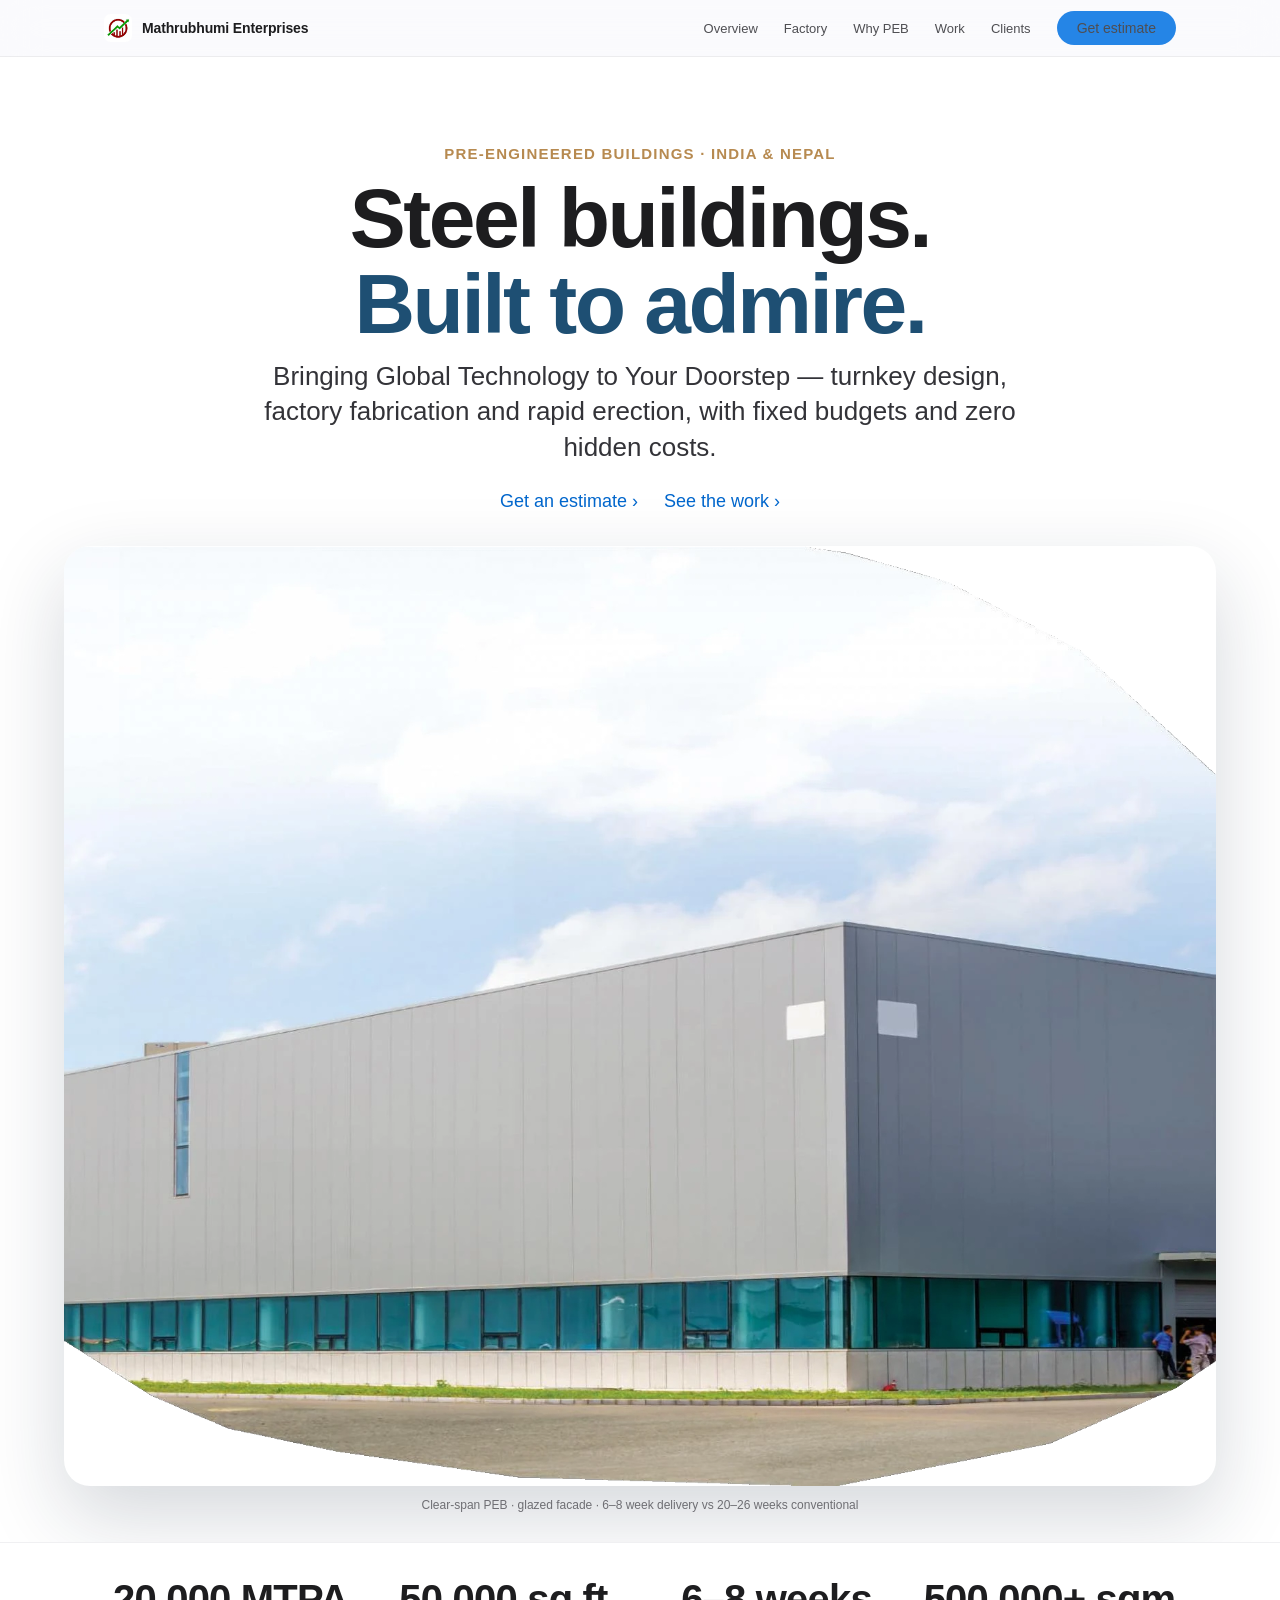
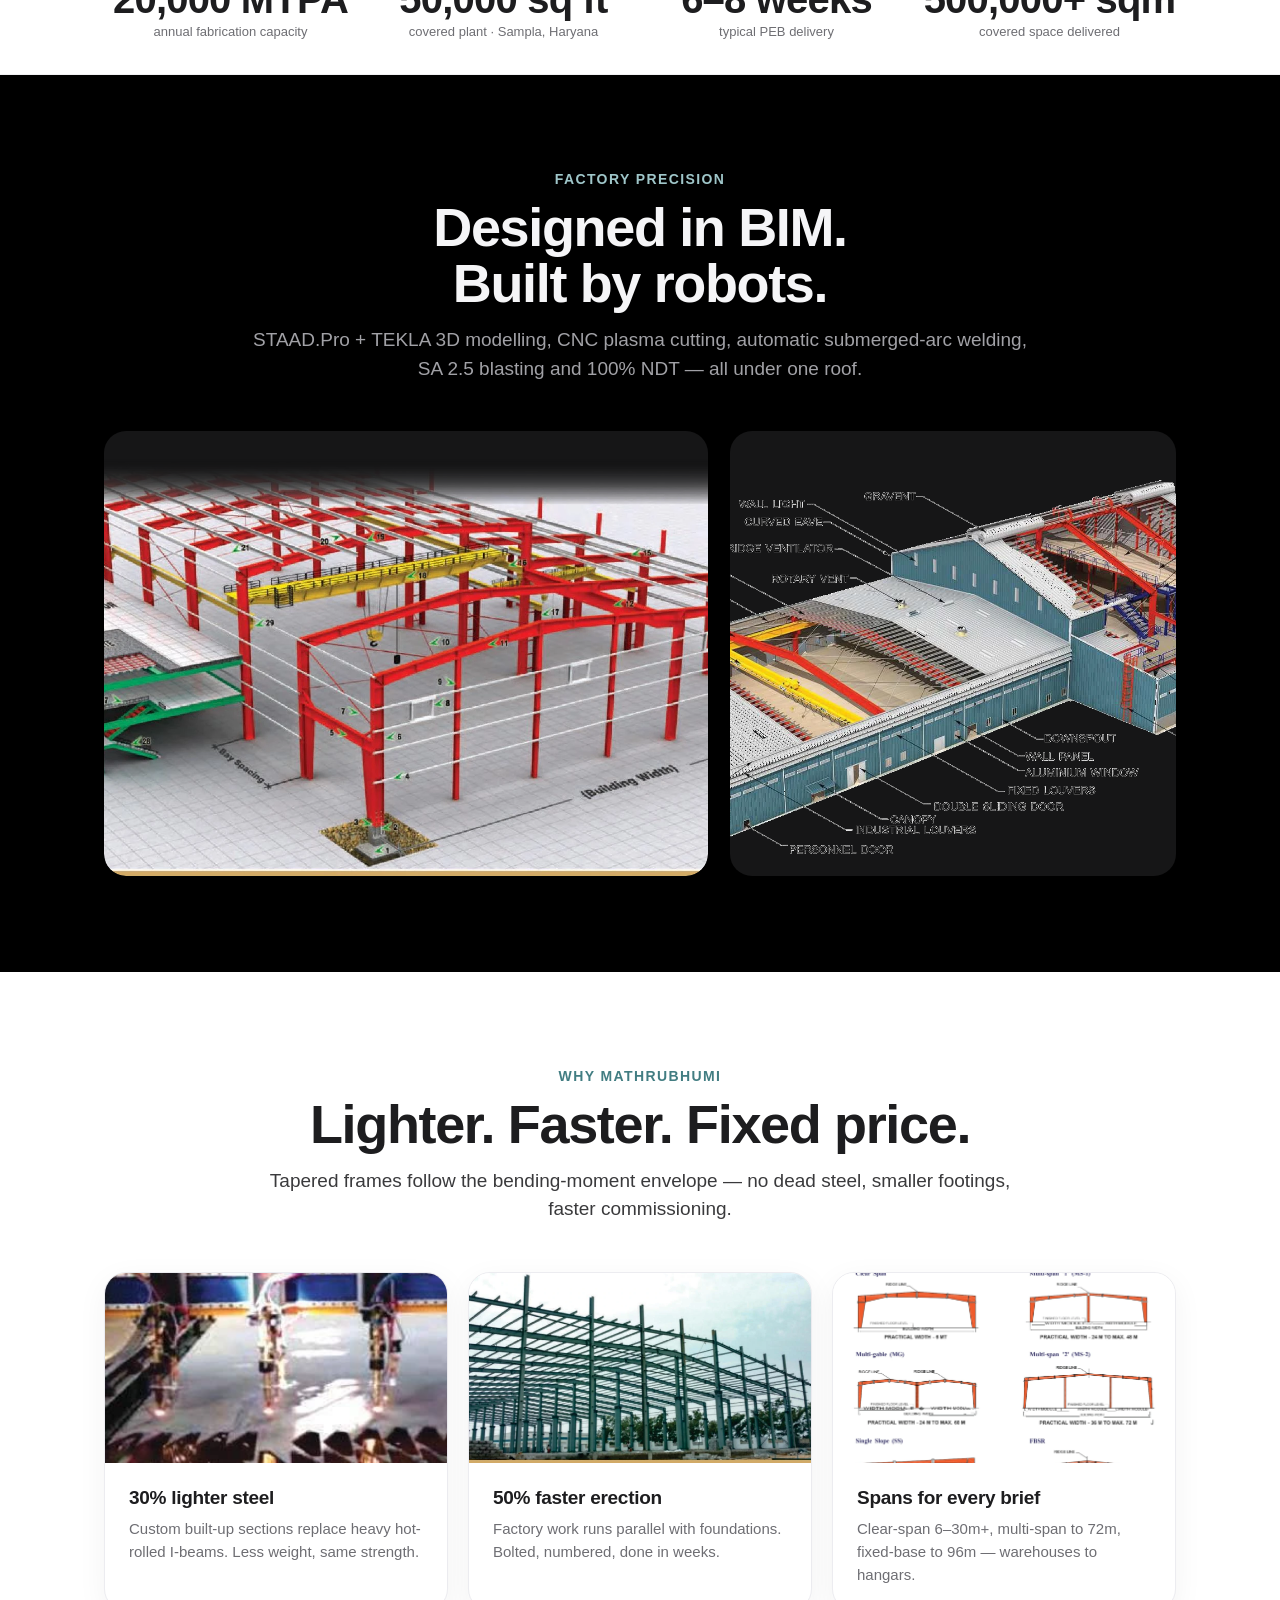
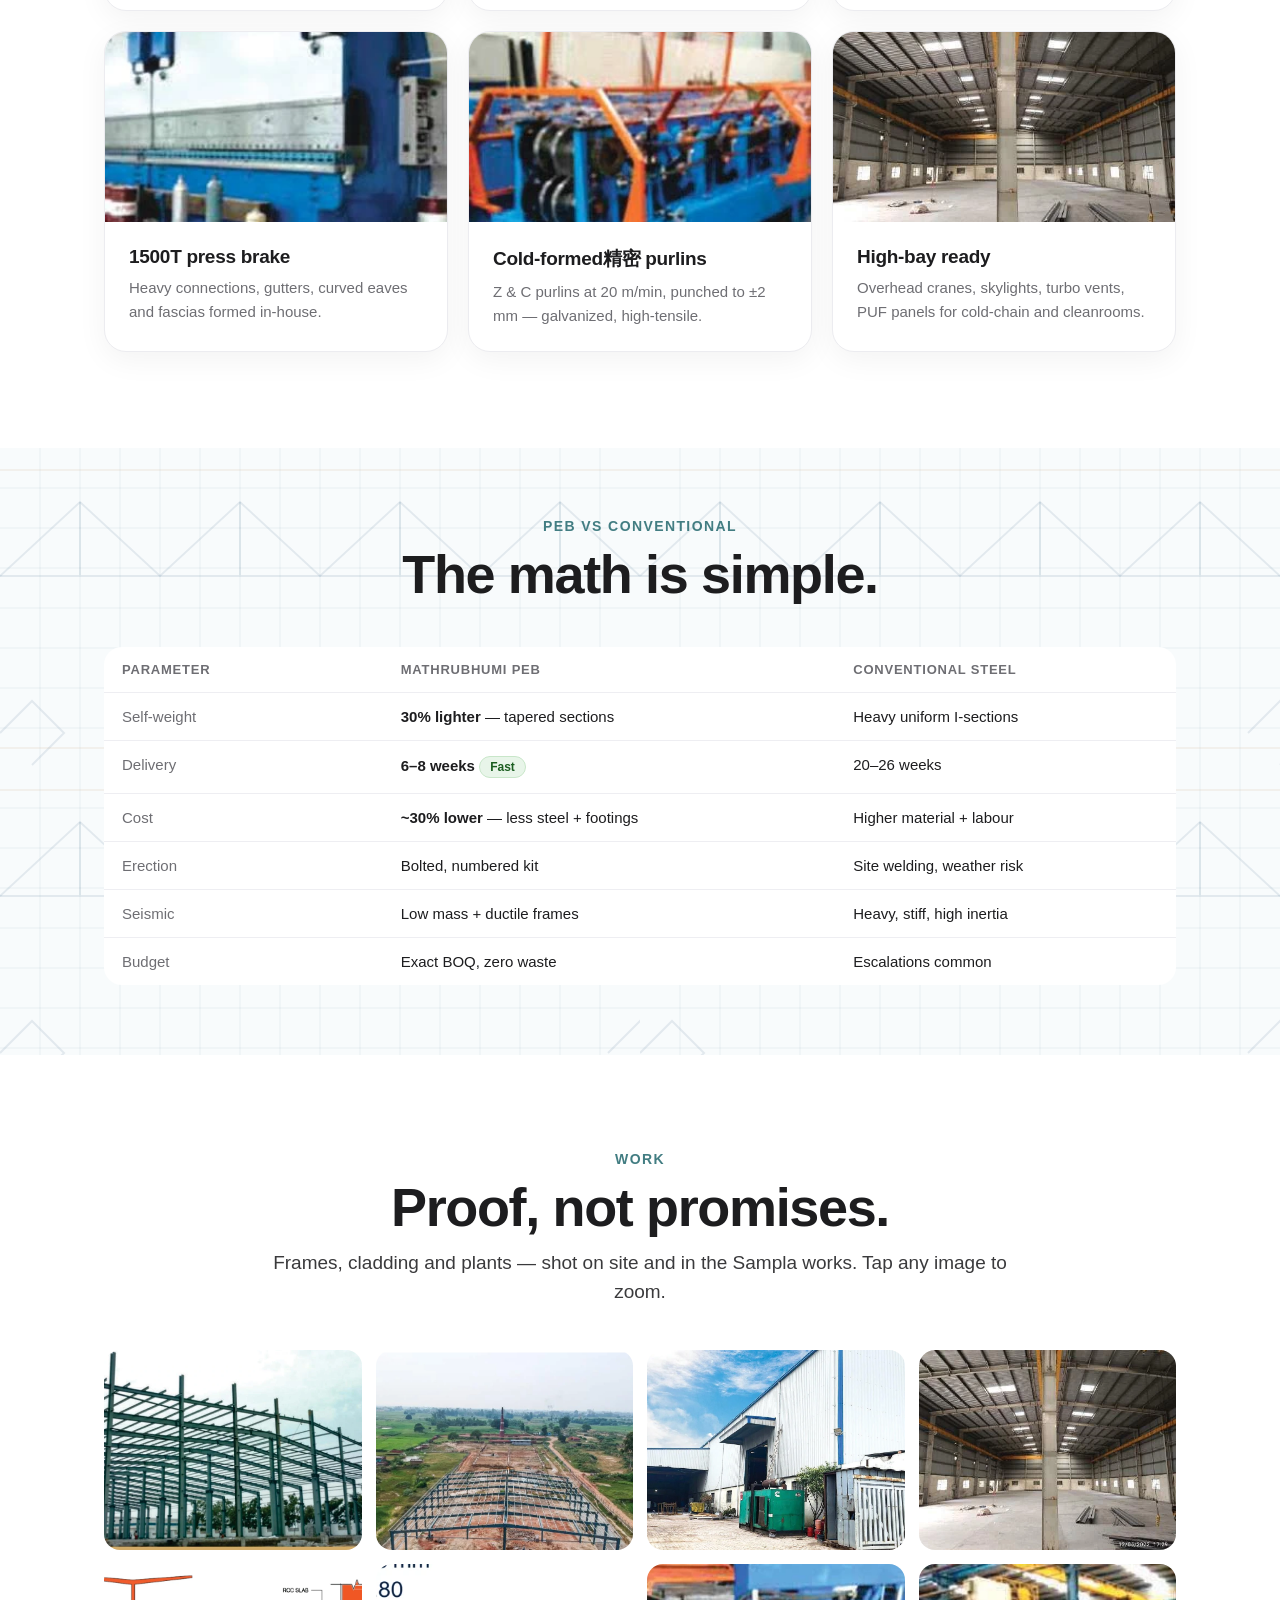
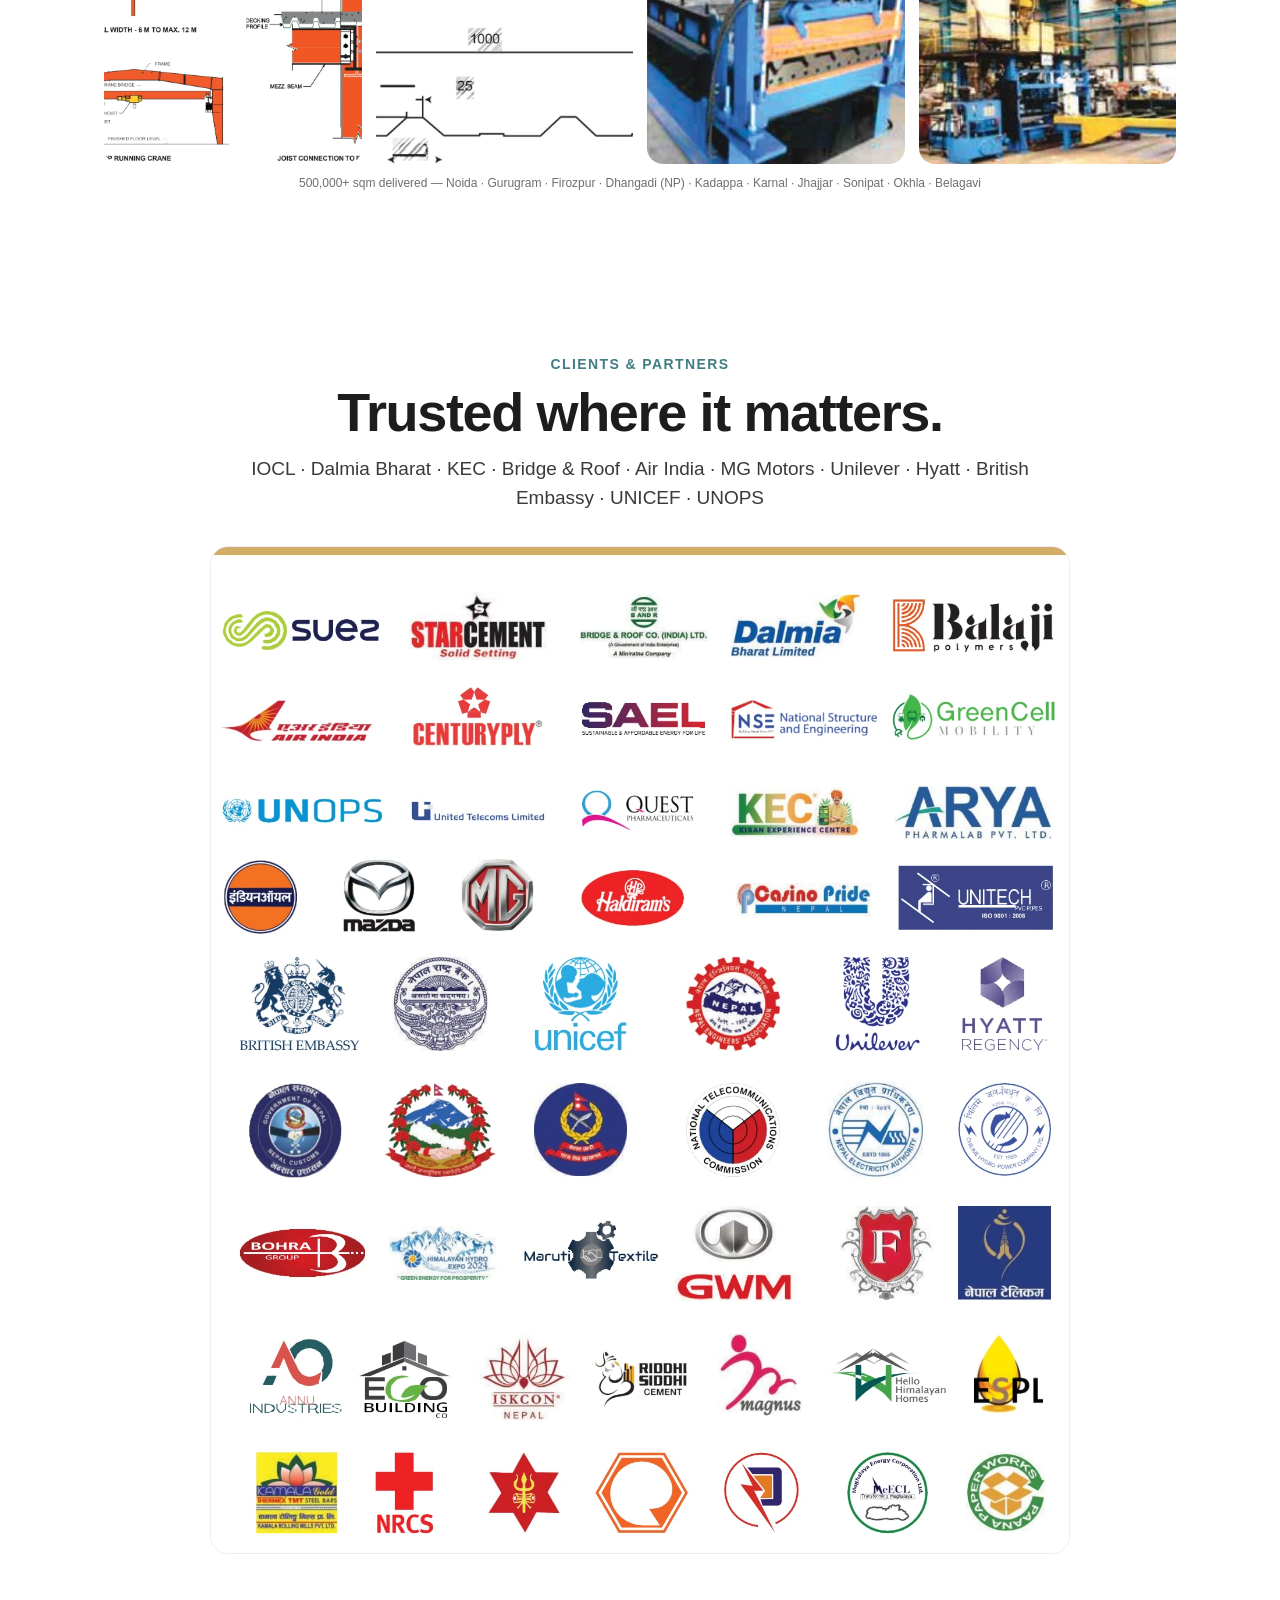
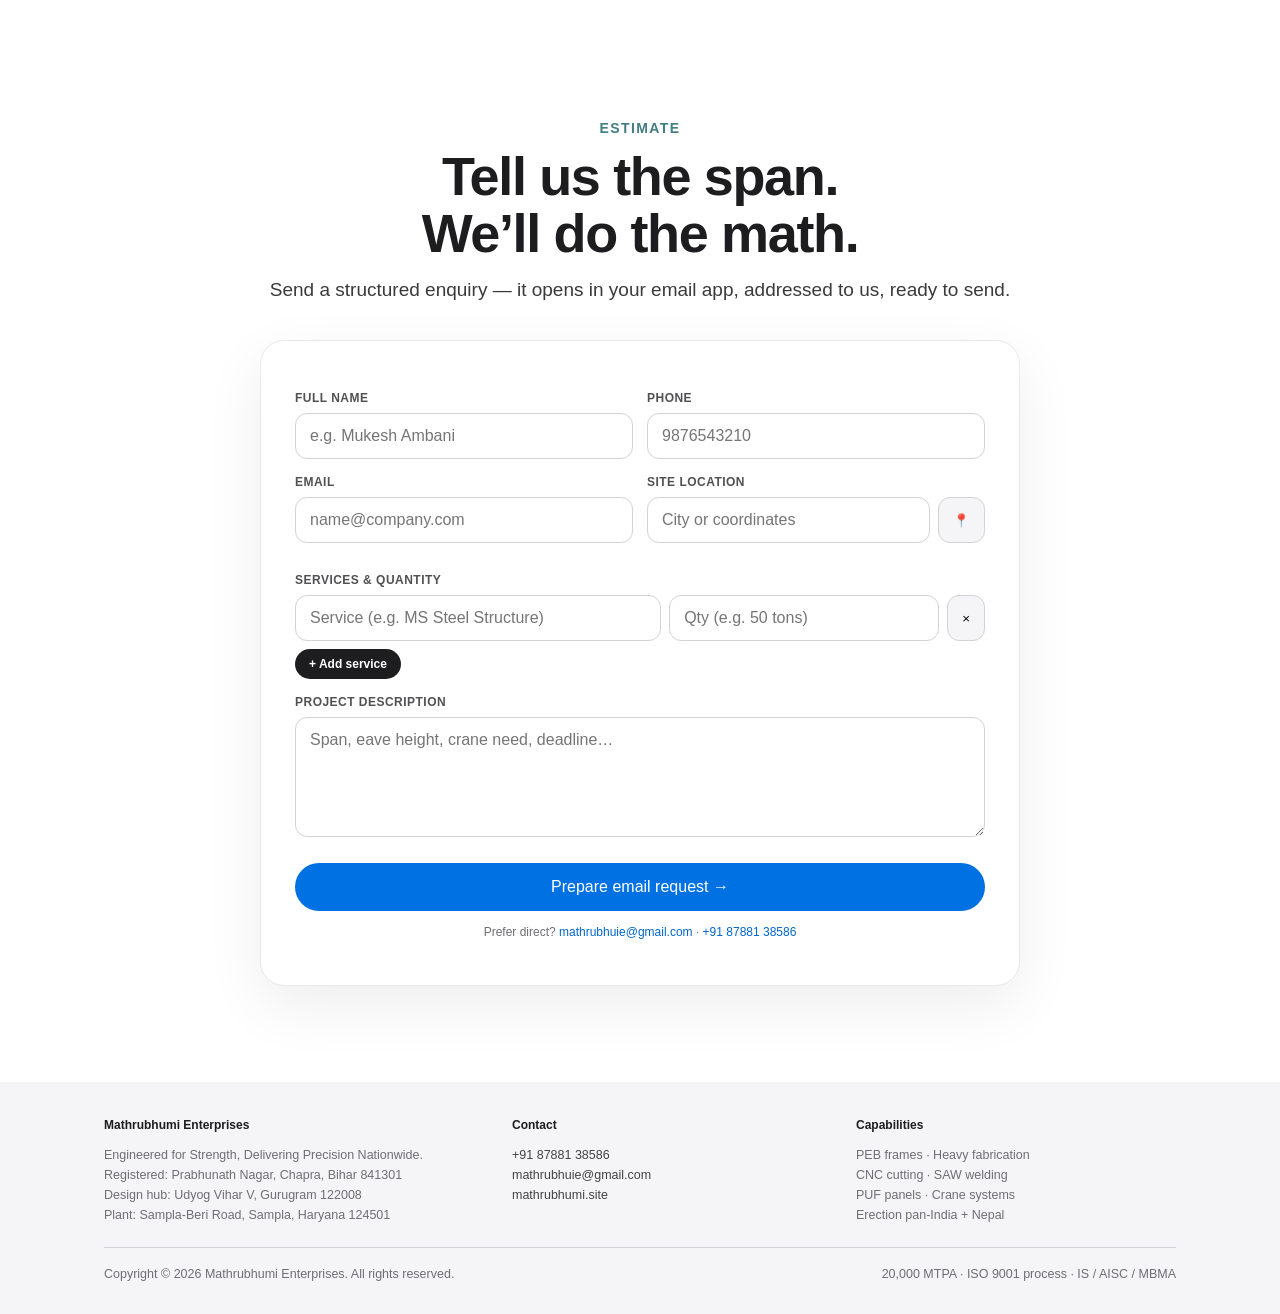
==== commit 64345005: "Apple-style landing page with local asset pack images" ====
--- a/index.html
+++ b/index.html
@@ -1,398 +1,191 @@
 <!DOCTYPE html>
-<html lang="en" class="scroll-smooth">
+<html lang="en">
 <head>
-    <meta charset="UTF-8">
-    <meta name="viewport" content="width=device-width, initial-scale=1.0">
-    <title>Mathrubhumi Enterprises | We build to admire</title>
-    
-    <script src="https://cdn.tailwindcss.com"></script>
-    <link rel="preconnect" href="https://fonts.googleapis.com">
-    <link rel="preconnect" href="https://fonts.gstatic.com" crossorigin>
-    <link href="https://fonts.googleapis.com/css2?family=Plus+Jakarta+Sans:wght@400;500;600;700;800&display=swap" rel="stylesheet">
-    
-    <script>
-        tailwind.config = {
-            theme: {
-                extend: {
-                    colors: {
-                        navy: '#0f172a',
-                        bordergray: '#e2e8f0',
-                        lightgrid: '#f8fafc',
-                    },
-                    fontFamily: {
-                        sans: ['"Plus Jakarta Sans"', 'sans-serif'],
-                    }
-                }
-            }
-        }
-    </script>
-    <style>
-        body {
-            background-color: #ffffff;
-            color: #0f172a;
-        }
-        /* Architectural Grid Background */
-        .bg-grid {
-            background-size: 40px 40px;
-            background-image: linear-gradient(to right, #f8fafc 1px, transparent 1px),
-                              linear-gradient(to bottom, #f8fafc 1px, transparent 1px);
-        }
-        /* Minimalist Input Styles */
-        .minimal-input {
-            border: 1px solid #e2e8f0;
-            background-color: #ffffff;
-            transition: all 0.2s ease;
-        }
-        .minimal-input:focus {
-            outline: none;
-            border-color: #0f172a;
-            box-shadow: 0 0 0 2px rgba(15, 23, 42, 0.1);
-        }
-        /* Hide Scrollbar for carousels if needed */
-        .hide-scrollbar::-webkit-scrollbar { display: none; }
-        .hide-scrollbar { -ms-overflow-style: none; scrollbar-width: none; }
-    </style>
+<meta charset="UTF-8">
+<meta name="viewport" content="width=device-width, initial-scale=1.0">
+<title>Mathrubhumi Enterprises — Pre-Engineered Steel Buildings</title>
+<meta name="description" content="Mathrubhumi Enterprises builds pre-engineered steel buildings across India & Nepal. 20,000 MTPA, 50,000 sq ft Sampla plant, 6–8 week delivery. Bringing Global Technology to Your Doorstep.">
+<link rel="icon" href="assets/growth-emblem.webp">
+<link rel="preload" as="image" href="assets/industrial-building-render.webp">
+<link rel="stylesheet" href="styles.css">
 </head>
-<body class="bg-grid antialiased relative flex flex-col min-h-screen">
+<body>
 
-    <div id="imageLightbox" class="fixed inset-0 z-50 hidden bg-navy/95 backdrop-blur-sm flex items-center justify-center p-4 opacity-0 transition-opacity duration-300">
-        <button onclick="closeLightbox()" class="absolute top-6 right-6 text-white hover:text-gray-300 text-4xl leading-none">&times;</button>
-        <img id="lightboxImg" src="" class="max-w-full max-h-full object-contain rounded-sm shadow-2xl" alt="Zoomed Project Image">
+<nav class="nav" aria-label="Primary">
+  <div class="nav-inner">
+    <a class="brand" href="#top"><img src="assets/growth-emblem.webp" alt="Mathrubhumi mark"><b>Mathrubhumi Enterprises</b></a>
+    <button class="menu-btn" id="menuBtn" aria-label="Menu">☰</button>
+    <div class="nav-links" id="navLinks">
+      <a href="#overview">Overview</a>
+      <a href="#factory">Factory</a>
+      <a href="#compare">Why PEB</a>
+      <a href="#work">Work</a>
+      <a href="#clients">Clients</a>
+      <a href="#quote" class="btn-pill">Get estimate</a>
     </div>
+  </div>
+</nav>
 
-    <header class="sticky top-0 z-40 bg-white/90 backdrop-blur-md border-b border-bordergray">
-        <div class="max-w-7xl mx-auto px-6 h-20 flex items-center justify-between">
-            <div class="flex items-center gap-4">
-                <img src="https://i.imgur.com/eq6H5bu.jpeg" alt="Mathrubhumi Enterprises Logo" class="h-12 w-auto object-contain rounded-sm shadow-sm">
-                <div>
-                    <h1 class="font-extrabold text-xl leading-none tracking-tight text-navy uppercase">Mathrubhumi<br>Enterprises</h1>
-                </div>
-            </div>
-            <nav class="hidden md:flex items-center gap-8 text-sm font-semibold tracking-wide uppercase text-gray-600">
-                <a href="#projects" class="hover:text-navy transition-colors">Projects</a>
-                <a href="#services" class="hover:text-navy transition-colors">Services</a>
-                <a href="#quote" class="text-navy flex items-center gap-2">
-                    Request Estimate <span class="text-lg">→</span>
-                </a>
-            </nav>
+<header class="hero" id="top">
+  <div class="eyebrow">Pre-Engineered Buildings · India &amp; Nepal</div>
+  <h1>Steel buildings.<br><span>Built to admire.</span></h1>
+  <p class="sub">Bringing Global Technology to Your Doorstep — turnkey design, factory fabrication and rapid erection, with fixed budgets and zero hidden costs.</p>
+  <div class="cta-row">
+    <a href="#quote">Get an estimate</a>
+    <a href="#work">See the work</a>
+  </div>
+  <figure class="hero-fig rv">
+    <img src="assets/industrial-building-render.webp" alt="Architectural rendering of a modern industrial building." fetchpriority="high">
+    <figcaption class="hero-cap">Clear-span PEB · glazed facade · 6–8 week delivery vs 20–26 weeks conventional</figcaption>
+  </figure>
+</header>
+
+<div class="stats">
+  <div class="stats-grid rv">
+    <div><b>20,000 MTPA</b><span>annual fabrication capacity</span></div>
+    <div><b>50,000 sq ft</b><span>covered plant · Sampla, Haryana</span></div>
+    <div><b>6–8 weeks</b><span>typical PEB delivery</span></div>
+    <div><b>500,000+ sqm</b><span>covered space delivered</span></div>
+  </div>
+</div>
+
+<main id="overview">
+
+  <section class="section dark" id="factory">
+    <div class="wrap">
+      <div class="kicker">Factory precision</div>
+      <h2 class="h2">Designed in BIM.<br>Built by robots.</h2>
+      <p class="lede">STAAD.Pro + TEKLA 3D modelling, CNC plasma cutting, automatic submerged-arc welding, SA 2.5 blasting and 100% NDT — all under one roof.</p>
+      <div class="media-2">
+        <div class="tile rv"><img src="assets/multi-bay-structure-model.webp" alt="3D model of a multi-bay steel building frame." loading="lazy"><div class="tile-body"><h3>Multi-bay, crane-ready</h3><p>EOT cranes 5–50T+, mezzanines, surge bracing — engineered to IS 800, AISC and MBMA.</p></div></div>
+        <div class="tile rv"><img src="assets/building-components-cutaway.webp" alt="Annotated 3D cutaway of a steel building and its components." loading="lazy"><div class="tile-body"><h3>Every component, resolved</h3><p>Framing, purlins, cladding, ventilation, access — one barcoded kit, bolted assembly.</p></div></div>
+      </div>
+    </div>
+  </section>
+
+  <section class="section" style="background:#fff">
+    <div class="wrap">
+      <div class="kicker">Why Mathrubhumi</div>
+      <h2 class="h2">Lighter. Faster. Fixed price.</h2>
+      <p class="lede">Tapered frames follow the bending-moment envelope — no dead steel, smaller footings, faster commissioning.</p>
+      <div class="grid-3">
+        <div class="card rv"><img src="assets/cnc-cutting-torches.webp" alt="Multiple CNC cutting torches above a steel plate." loading="lazy"><div><h3>30% lighter steel</h3><p>Custom built-up sections replace heavy hot-rolled I-beams. Less weight, same strength.</p></div></div>
+        <div class="card rv"><img src="assets/steel-frame-erection.webp" alt="Multi-bay steel frame during construction." loading="lazy"><div><h3>50% faster erection</h3><p>Factory work runs parallel with foundations. Bolted, numbered, done in weeks.</p></div></div>
+        <div class="card rv"><img src="assets/framing-configurations.webp" alt="Engineering diagrams of clear-span, multi-span and single-slope building frames." loading="lazy"><div><h3>Spans for every brief</h3><p>Clear-span 6–30m+, multi-span to 72m, fixed-base to 96m — warehouses to hangars.</p></div></div>
+        <div class="card rv"><img src="assets/hydraulic-press-brake.webp" alt="Hydraulic press brake for forming metal plate." loading="lazy"><div><h3>1500T press brake</h3><p>Heavy connections, gutters, curved eaves and fascias formed in-house.</p></div></div>
+        <div class="card rv"><img src="assets/purlin-roll-former.webp" alt="Roll-forming machine with a row of metal forming rollers." loading="lazy"><div><h3>Cold-formed精密 purlins</h3><p>Z &amp; C purlins at 20 m/min, punched to ±2 mm — galvanized, high-tensile.</p></div></div>
+        <div class="card rv"><img src="assets/workshop-interior.webp" alt="Interior of a high-bay workshop with overhead cranes." loading="lazy"><div><h3>High-bay ready</h3><p>Overhead cranes, skylights, turbo vents, PUF panels for cold-chain and cleanrooms.</p></div></div>
+      </div>
+    </div>
+  </section>
+
+  <section class="section tight band" id="compare">
+    <div class="wrap">
+      <div class="kicker">PEB vs conventional</div>
+      <h2 class="h2">The math is simple.</h2>
+      <table class="compare rv">
+        <tr><th>Parameter</th><th>Mathrubhumi PEB</th><th>Conventional steel</th></tr>
+        <tr><td>Self-weight</td><td><strong>30% lighter</strong> — tapered sections</td><td>Heavy uniform I-sections</td></tr>
+        <tr><td>Delivery</td><td><strong>6–8 weeks</strong> <span class="pill">Fast</span></td><td>20–26 weeks</td></tr>
+        <tr><td>Cost</td><td><strong>~30% lower</strong> — less steel + footings</td><td>Higher material + labour</td></tr>
+        <tr><td>Erection</td><td>Bolted, numbered kit</td><td>Site welding, weather risk</td></tr>
+        <tr><td>Seismic</td><td>Low mass + ductile frames</td><td>Heavy, stiff, high inertia</td></tr>
+        <tr><td>Budget</td><td>Exact BOQ, zero waste</td><td>Escalations common</td></tr>
+      </table>
+    </div>
+  </section>
+
+  <section class="section" id="work" style="background:#fff">
+    <div class="wrap">
+      <div class="kicker">Work</div>
+      <h2 class="h2">Proof, not promises.</h2>
+      <p class="lede">Frames, cladding and plants — shot on site and in the Sampla works. Tap any image to zoom.</p>
+      <div class="gal rv">
+        <button onclick="openLB('assets/steel-frame-erection.webp','Multi-bay steel frame during construction.')"><img src="assets/steel-frame-erection.webp" alt="Multi-bay steel frame during construction." loading="lazy"></button>
+        <button onclick="openLB('assets/aerial-site-view.webp','Aerial view of a steel-frame construction site.')"><img src="assets/aerial-site-view.webp" alt="Aerial view of a steel-frame construction site." loading="lazy"></button>
+        <button onclick="openLB('assets/workshop-exterior.webp','Exterior of an industrial workshop with large entry bays.')"><img src="assets/workshop-exterior.webp" alt="Exterior of an industrial workshop with large entry bays." loading="lazy"></button>
+        <button onclick="openLB('assets/workshop-interior.webp','Interior of a high-bay workshop with overhead cranes.')"><img src="assets/workshop-interior.webp" alt="Interior of a high-bay workshop with overhead cranes." loading="lazy"></button>
+        <button onclick="openLB('assets/crane-and-joist-detail.webp','Structural drawings of a crane frame and joist connection.')"><img src="assets/crane-and-joist-detail.webp" alt="Structural drawings of a crane frame and joist connection." loading="lazy"></button>
+        <button onclick="openLB('assets/roof-panel-profile.webp','Dimensioned cross-section of a profiled metal roof panel.')"><img src="assets/roof-panel-profile.webp" alt="Dimensioned cross-section of a profiled metal roof panel." loading="lazy"></button>
+        <button onclick="openLB('assets/forming-machine-closeup.webp','Close-up of blue forming equipment with orange safety guards.')"><img src="assets/forming-machine-closeup.webp" alt="Close-up of blue forming equipment with orange safety guards." loading="lazy"></button>
+        <button onclick="openLB('assets/fabrication-line.webp','Fabrication machinery inside a covered workshop.')"><img src="assets/fabrication-line.webp" alt="Fabrication machinery inside a covered workshop." loading="lazy"></button>
+      </div>
+      <p class="hero-cap">500,000+ sqm delivered — Noida · Gurugram · Firozpur · Dhangadi (NP) · Kadappa · Karnal · Jhajjar · Sonipat · Okhla · Belagavi</p>
+    </div>
+  </section>
+
+  <section class="section tight clients" id="clients">
+    <div class="wrap">
+      <div class="kicker">Clients &amp; partners</div>
+      <h2 class="h2">Trusted where it matters.</h2>
+      <p class="lede">IOCL · Dalmia Bharat · KEC · Bridge &amp; Roof · Air India · MG Motors · Unilever · Hyatt · British Embassy · UNICEF · UNOPS</p>
+      <img class="rv" src="assets/client-partner-logo-sheet.webp" alt="Collage of client, institutional and partner logos." loading="lazy">
+    </div>
+  </section>
+
+  <section class="section quote" id="quote">
+    <div class="wrap">
+      <div class="kicker">Estimate</div>
+      <h2 class="h2">Tell us the span.<br>We’ll do the math.</h2>
+      <p class="lede">Send a structured enquiry — it opens in your email app, addressed to us, ready to send.</p>
+      <form class="form rv" id="qform">
+        <div class="f2">
+          <div><label for="fName">Full name</label><input id="fName" required placeholder="e.g. Mukesh Ambani" autocomplete="name"></div>
+          <div><label for="fPhone">Phone</label><input id="fPhone" required pattern="[0-9]{10}" title="10 digits" placeholder="9876543210" inputmode="numeric" autocomplete="tel"></div>
         </div>
-    </header>
+        <div class="f2">
+          <div><label for="fEmail">Email</label><input id="fEmail" type="email" required placeholder="name@company.com" autocomplete="email"></div>
+          <div><label for="fLoc">Site location</label>
+            <div style="display:flex;gap:8px"><input id="fLoc" placeholder="City or coordinates"><button type="button" class="icon-btn" onclick="fetchLoc()" title="Use my location">📍</button></div>
+            <div id="locSt" class="note" style="text-align:left"></div>
+          </div>
+        </div>
+        <label>Services &amp; quantity</label>
+        <div id="svcBox">
+          <div class="svc-row">
+            <input class="svc-n" required placeholder="Service (e.g. MS Steel Structure)">
+            <input class="svc-q" required placeholder="Qty (e.g. 50 tons)">
+            <button type="button" class="icon-btn" onclick="if(document.querySelectorAll('.svc-row').length>1)this.parentElement.remove()">×</button>
+          </div>
+        </div>
+        <div style="margin-top:8px"><button type="button" class="add-btn" onclick="addSvc()">+ Add service</button></div>
+        <label for="fMsg">Project description</label>
+        <textarea id="fMsg" required placeholder="Span, eave height, crane need, deadline…"></textarea>
+        <button class="btn-pill submit" type="submit">Prepare email request →</button>
+        <div class="ok" id="okMsg">Request prepared — opening your email app…</div>
+        <p class="note">Prefer direct? <a href="mailto:mathrubhuie@gmail.com">mathrubhuie@gmail.com</a> · <a href="tel:+918788138586">+91 87881 38586</a></p>
+      </form>
+    </div>
+  </section>
 
-    <main class="flex-grow">
-        <section class="py-20 md:py-32 border-b border-bordergray">
-            <div class="max-w-7xl mx-auto px-6 flex flex-col items-start">
-                <span class="text-sm font-bold tracking-widest uppercase mb-4 text-gray-500">Structural Engineering & Fabrication</span>
-                <h2 class="text-5xl md:text-7xl font-extrabold tracking-tighter mb-6 text-navy max-w-4xl leading-[1.1]">
-                    We build to admire.
-                </h2>
-                <p class="text-xl md:text-2xl text-gray-600 max-w-2xl mb-10 font-medium">
-                    Delivering premium industrial shedding, MS steel structures, and fabrication with absolute trust and zero hidden costs.
-                </p>
-                <a href="#quote" class="bg-navy text-white px-8 py-4 font-bold tracking-wide uppercase hover:bg-gray-800 transition-all shadow-lg hover:shadow-xl rounded-sm">
-                    Start Your Project
-                </a>
-            </div>
-        </section>
+</main>
 
-        <section id="projects" class="py-24 bg-white/50 border-b border-bordergray">
-            <div class="max-w-7xl mx-auto px-6">
-                <div class="mb-16">
-                    <h3 class="text-3xl md:text-4xl font-extrabold mb-4 tracking-tight">Active Sites & Portfolio</h3>
-                    <p class="text-gray-600 font-medium max-w-2xl">A transparent look at our ongoing structural developments.</p>
-                </div>
+<footer>
+  <div class="foot">
+    <div class="foot-grid">
+      <div>
+        <h4>Mathrubhumi Enterprises</h4>
+        Engineered for Strength, Delivering Precision Nationwide.<br>Registered: Prabhunath Nagar, Chapra, Bihar 841301<br>Design hub: Udyog Vihar V, Gurugram 122008<br>Plant: Sampla-Beri Road, Sampla, Haryana 124501
+      </div>
+      <div>
+        <h4>Contact</h4>
+        <a href="tel:+918788138586">+91 87881 38586</a><br>
+        <a href="mailto:mathrubhuie@gmail.com">mathrubhuie@gmail.com</a><br>
+        <a href="https://mathrubhumi.site">mathrubhumi.site</a>
+      </div>
+      <div>
+        <h4>Capabilities</h4>
+        PEB frames · Heavy fabrication<br>CNC cutting · SAW welding<br>PUF panels · Crane systems<br>Erection pan-India + Nepal
+      </div>
+    </div>
+    <div class="legal">
+      <span>Copyright © <span id="yr">2026</span> Mathrubhumi Enterprises. All rights reserved.</span>
+      <span>20,000 MTPA · ISO 9001 process · IS / AISC / MBMA</span>
+    </div>
+  </div>
+</footer>
 
-                <!-- Thermal Power Odisha Project -->
-                <div class="mb-20">
-                    <div class="flex items-center gap-4 mb-6">
-                        <h4 class="text-2xl font-bold tracking-tight">Thermal Power, Odisha</h4>
-                        <span class="text-xs font-bold uppercase tracking-wider bg-green-100 text-green-800 px-3 py-1 rounded-sm border border-green-200">Ongoing</span>
-                    </div>
-                    <div class="grid grid-cols-2 md:grid-cols-4 gap-4">
-                        <img src="https://i.imgur.com/SFmgpE4.jpeg" onclick="openLightbox(this.src)" class="w-full h-48 md:h-64 object-cover cursor-pointer hover:opacity-90 transition-opacity border border-bordergray rounded-sm shadow-sm" alt="Thermal Power Odisha 1">
-                        <img src="https://i.imgur.com/OFfXQG3.jpeg" onclick="openLightbox(this.src)" class="w-full h-48 md:h-64 object-cover cursor-pointer hover:opacity-90 transition-opacity border border-bordergray rounded-sm shadow-sm" alt="Thermal Power Odisha 2">
-                        <img src="https://i.imgur.com/Clxy95H.jpeg" onclick="openLightbox(this.src)" class="w-full h-48 md:h-64 object-cover cursor-pointer hover:opacity-90 transition-opacity border border-bordergray rounded-sm shadow-sm" alt="Thermal Power Odisha 3">
-                        <img src="https://i.imgur.com/9vh9NOb.jpeg" onclick="openLightbox(this.src)" class="w-full h-48 md:h-64 object-cover cursor-pointer hover:opacity-90 transition-opacity border border-bordergray rounded-sm shadow-sm" alt="Thermal Power Odisha 4">
-                    </div>
-                </div>
-
-                <!-- Safdarjung Railway Station Project -->
-                <div>
-                    <div class="flex items-center gap-4 mb-6">
-                        <h4 class="text-2xl font-bold tracking-tight">Safdarjung Railway Station</h4>
-                        <span class="text-xs font-bold uppercase tracking-wider bg-green-100 text-green-800 px-3 py-1 rounded-sm border border-green-200">Ongoing</span>
-                    </div>
-                    <div class="grid grid-cols-2 md:grid-cols-5 gap-4">
-                        <img src="https://i.imgur.com/7uYCIAy.jpeg" onclick="openLightbox(this.src)" class="w-full h-32 md:h-48 object-cover cursor-pointer hover:opacity-90 transition-opacity border border-bordergray rounded-sm shadow-sm" alt="Safdarjung 1">
-                        <img src="https://i.imgur.com/NcoYkDs.jpeg" onclick="openLightbox(this.src)" class="w-full h-32 md:h-48 object-cover cursor-pointer hover:opacity-90 transition-opacity border border-bordergray rounded-sm shadow-sm" alt="Safdarjung 2">
-                        <img src="https://i.imgur.com/H7ADlCI.jpeg" onclick="openLightbox(this.src)" class="w-full h-32 md:h-48 object-cover cursor-pointer hover:opacity-90 transition-opacity border border-bordergray rounded-sm shadow-sm" alt="Safdarjung 3">
-                        <img src="https://i.imgur.com/1uKI9UI.jpeg" onclick="openLightbox(this.src)" class="w-full h-32 md:h-48 object-cover cursor-pointer hover:opacity-90 transition-opacity border border-bordergray rounded-sm shadow-sm" alt="Safdarjung 4">
-                        <img src="https://i.imgur.com/YzIWjMU.jpeg" onclick="openLightbox(this.src)" class="w-full h-32 md:h-48 object-cover cursor-pointer hover:opacity-90 transition-opacity border border-bordergray rounded-sm shadow-sm" alt="Safdarjung 5">
-                        <img src="https://i.imgur.com/GaXqmjN.jpeg" onclick="openLightbox(this.src)" class="w-full h-32 md:h-48 object-cover cursor-pointer hover:opacity-90 transition-opacity border border-bordergray rounded-sm shadow-sm" alt="Safdarjung 6">
-                        <img src="https://i.imgur.com/uMZp6ZF.jpeg" onclick="openLightbox(this.src)" class="w-full h-32 md:h-48 object-cover cursor-pointer hover:opacity-90 transition-opacity border border-bordergray rounded-sm shadow-sm" alt="Safdarjung 7">
-                        <img src="https://i.imgur.com/eQdUxS6.jpeg" onclick="openLightbox(this.src)" class="w-full h-32 md:h-48 object-cover cursor-pointer hover:opacity-90 transition-opacity border border-bordergray rounded-sm shadow-sm" alt="Safdarjung 8">
-                        <img src="https://i.imgur.com/6JizYtv.jpeg" onclick="openLightbox(this.src)" class="w-full h-32 md:h-48 object-cover cursor-pointer hover:opacity-90 transition-opacity border border-bordergray rounded-sm shadow-sm" alt="Safdarjung 9">
-                        <img src="https://i.imgur.com/3mgi0Hx.jpeg" onclick="openLightbox(this.src)" class="w-full h-32 md:h-48 object-cover cursor-pointer hover:opacity-90 transition-opacity border border-bordergray rounded-sm shadow-sm" alt="Safdarjung 10">
-                    </div>
-                </div>
-            </div>
-        </section>
-
-        <section id="services" class="py-24 border-b border-bordergray">
-            <div class="max-w-7xl mx-auto px-6">
-                <h3 class="text-3xl font-extrabold mb-12 tracking-tight">Core Competencies</h3>
-                <div class="grid grid-cols-1 md:grid-cols-4 gap-6">
-                    <div class="p-8 border border-bordergray bg-white rounded-sm shadow-sm hover:shadow-md transition-shadow">
-                        <div class="text-3xl mb-4">🏗️</div>
-                        <h4 class="font-bold text-lg mb-2">MS Steel Structure</h4>
-                        <p class="text-sm text-gray-500">Heavy-duty mild steel frameworks engineered for durability.</p>
-                    </div>
-                    <div class="p-8 border border-bordergray bg-white rounded-sm shadow-sm hover:shadow-md transition-shadow">
-                        <div class="text-3xl mb-4">⚙️</div>
-                        <h4 class="font-bold text-lg mb-2">Fabrication</h4>
-                        <p class="text-sm text-gray-500">Precision cutting, bending, and assembling of metal structures.</p>
-                    </div>
-                    <div class="p-8 border border-bordergray bg-white rounded-sm shadow-sm hover:shadow-md transition-shadow">
-                        <div class="text-3xl mb-4">🏭</div>
-                        <h4 class="font-bold text-lg mb-2">Industrial Shedding</h4>
-                        <p class="text-sm text-gray-500">Large-scale weatherproof roofing and enclosures for factories.</p>
-                    </div>
-                    <div class="p-8 border border-bordergray bg-white rounded-sm shadow-sm hover:shadow-md transition-shadow">
-                        <div class="text-3xl mb-4">📐</div>
-                        <h4 class="font-bold text-lg mb-2">PEP Structure</h4>
-                        <p class="text-sm text-gray-500">Pre-engineered primary framing systems for rapid deployment.</p>
-                    </div>
-                </div>
-            </div>
-        </section>
-
-        <section id="quote" class="py-24 bg-lightgrid">
-            <div class="max-w-4xl mx-auto px-6">
-                <div class="mb-10 text-center">
-                    <h3 class="text-3xl md:text-4xl font-extrabold mb-4 tracking-tight">Request an Estimate</h3>
-                    <p class="text-gray-600">Provide your project details below. We will redirect you to your email client with a formatted request ready to send.</p>
-                </div>
-                
-                <form id="quoteForm" class="bg-white p-8 md:p-12 border border-bordergray shadow-xl rounded-sm">
-                    
-                    <div class="grid grid-cols-1 md:grid-cols-2 gap-6 mb-6">
-                        <div>
-                            <label class="block text-sm font-bold mb-2 text-navy uppercase tracking-wide">Full Name</label>
-                            <!-- UPDATED PLACEHOLDER HERE -->
-                            <input type="text" id="clientName" required class="w-full p-4 minimal-input text-lg rounded-sm" placeholder="e.g. Mukesh Ambani">
-                        </div>
-                        <div>
-                            <label class="block text-sm font-bold mb-2 text-navy uppercase tracking-wide">Phone Number</label>
-                            <input type="tel" id="clientPhone" required pattern="[0-9]{10}" title="Please enter exactly 10 digits" class="w-full p-4 minimal-input text-lg rounded-sm" placeholder="e.g. 9876543210">
-                        </div>
-                    </div>
-                    
-                    <div class="grid grid-cols-1 md:grid-cols-2 gap-6 mb-8">
-                        <div>
-                            <label class="block text-sm font-bold mb-2 text-navy uppercase tracking-wide">Email Address</label>
-                            <input type="email" id="clientEmail" required class="w-full p-4 minimal-input text-lg rounded-sm" placeholder="name@company.com">
-                        </div>
-                        <div>
-                            <label class="block text-sm font-bold mb-2 text-navy uppercase tracking-wide">Site Location</label>
-                            <div class="flex gap-2">
-                                <input type="text" id="clientLocation" class="w-full p-4 minimal-input text-lg rounded-sm" placeholder="City or GPS Coordinates">
-                                <button type="button" onclick="fetchLocation()" class="bg-lightgrid px-5 text-xl hover:bg-gray-200 transition-colors border border-bordergray rounded-sm flex items-center justify-center" title="Fetch current location">
-                                    📍
-                                </button>
-                            </div>
-                            <p id="locationStatus" class="text-xs font-medium mt-2 hidden"></p>
-                        </div>
-                    </div>
-
-                    <div class="mb-8 border border-bordergray p-6 bg-lightgrid/50 rounded-sm">
-                        <div class="flex flex-col sm:flex-row sm:justify-between sm:items-center mb-4 gap-2">
-                            <label class="block text-sm font-bold text-navy uppercase tracking-wide">Services Required & Quantity</label>
-                            <button type="button" onclick="addServiceRow()" class="text-xs font-bold bg-navy text-white px-4 py-2 hover:bg-gray-800 transition-colors rounded-sm uppercase tracking-wider">+ Add Service</button>
-                        </div>
-                        <div id="servicesContainer" class="space-y-3">
-                            <!-- Initial Service Row -->
-                            <div class="flex gap-2 service-row">
-                                <input type="text" required class="w-3/5 p-4 minimal-input service-name text-md rounded-sm" placeholder="Service (e.g. MS Steel Structure)">
-                                <input type="text" required class="w-2/5 p-4 minimal-input service-qty text-md rounded-sm" placeholder="Qty/Unit (e.g. 50 tons)">
-                                <button type="button" onclick="if(document.querySelectorAll('.service-row').length > 1) this.parentElement.remove()" class="px-4 text-gray-400 hover:text-red-500 font-bold bg-white border border-bordergray hover:border-red-200 hover:bg-red-50 transition-colors text-xl rounded-sm">&times;</button>
-                            </div>
-                        </div>
-                    </div>
-
-                    <div class="mb-10">
-                        <label class="block text-sm font-bold mb-2 text-navy uppercase tracking-wide">Project Description</label>
-                        <textarea id="clientMessage" rows="5" required class="w-full p-4 minimal-input text-lg rounded-sm" placeholder="Tell us about your project scale, specific requirements, deadlines..."></textarea>
-                    </div>
-
-                    <button type="submit" class="w-full bg-navy text-white font-extrabold tracking-widest uppercase p-5 hover:bg-gray-800 transition-colors shadow-lg hover:shadow-xl rounded-sm flex items-center justify-center gap-3 text-lg">
-                        Prepare Email Request
-                        <svg class="w-5 h-5" fill="none" stroke="currentColor" viewBox="0 0 24 24"><path stroke-linecap="square" stroke-linejoin="miter" stroke-width="2" d="M14 5l7 7m0 0l-7 7m7-7H3"></path></svg>
-                    </button>
-                    
-                    <div id="formSuccessMsg" class="hidden mt-6 p-4 bg-green-50 text-green-800 border border-green-200 text-sm font-bold text-center rounded-sm uppercase tracking-wide">
-                        Request prepared! Opening your email client...
-                    </div>
-                </form>
-            </div>
-        </section>
-    </main>
-
-    <footer class="bg-white border-t border-bordergray py-12 md:py-16">
-        <div class="max-w-7xl mx-auto px-6 flex flex-col md:flex-row justify-between items-center gap-8">
-            <div class="flex items-center gap-4">
-                <img src="https://i.imgur.com/eq6H5bu.jpeg" alt="Logo" class="h-10 w-auto object-contain rounded-sm shadow-sm">
-                <span class="font-extrabold tracking-tight uppercase text-lg">Mathrubhumi Enterprises</span>
-            </div>
-            <div class="text-sm font-medium text-gray-500 flex flex-col md:flex-row gap-6 md:gap-10 items-center">
-                <a href="mailto:Mathrubhumie@gmail.com" class="hover:text-navy transition-colors flex items-center gap-2">
-                    ✉️ Mathrubhumie@gmail.com
-                </a>
-                <a href="tel:8788138586" class="hover:text-navy transition-colors flex items-center gap-2">
-                    📞 +91 8788138586
-                </a>
-            </div>
-        </div>
-    </footer>
-
-    <script>
-        // --- 1. LIGHTBOX LOGIC ---
-        const lightbox = document.getElementById('imageLightbox');
-        const lightboxImg = document.getElementById('lightboxImg');
-
-        function openLightbox(src) {
-            lightboxImg.src = src;
-            lightbox.classList.remove('hidden');
-            // Small delay to allow display:block to apply before opacity transition
-            setTimeout(() => {
-                lightbox.classList.remove('opacity-0');
-                lightbox.classList.add('opacity-100');
-            }, 10);
-            document.body.style.overflow = 'hidden'; // Prevent scrolling
-        }
-
-        function closeLightbox() {
-            lightbox.classList.remove('opacity-100');
-            lightbox.classList.add('opacity-0');
-            setTimeout(() => {
-                lightbox.classList.add('hidden');
-                lightboxImg.src = '';
-            }, 300); // match transition duration
-            document.body.style.overflow = 'auto';
-        }
-
-        // Close on escape key
-        document.addEventListener('keydown', (e) => {
-            if (e.key === 'Escape' && !lightbox.classList.contains('hidden')) {
-                closeLightbox();
-            }
-        });
-
-        // Close on background click
-        lightbox.addEventListener('click', (e) => {
-            if (e.target === lightbox) {
-                closeLightbox();
-            }
-        });
-
-
-        // --- 2. LOCATION FETCHER LOGIC ---
-        function fetchLocation() {
-            const locInput = document.getElementById('clientLocation');
-            const locStatus = document.getElementById('locationStatus');
-            
-            if (!navigator.geolocation) {
-                locStatus.textContent = "Geolocation is not supported by your browser.";
-                locStatus.classList.remove('hidden', 'text-green-600', 'text-gray-500');
-                locStatus.classList.add('text-red-500', 'block');
-                return;
-            }
-
-            locStatus.textContent = "Fetching GPS coordinates...";
-            locStatus.classList.remove('hidden', 'text-red-500', 'text-green-600');
-            locStatus.classList.add('text-gray-500', 'block');
-
-            navigator.geolocation.getCurrentPosition(
-                (position) => {
-                    const lat = position.coords.latitude;
-                    const lon = position.coords.longitude;
-                    locInput.value = `Lat: ${lat.toFixed(5)}, Lon: ${lon.toFixed(5)}`;
-                    locStatus.textContent = "✓ Location successfully captured!";
-                    locStatus.classList.replace('text-gray-500', 'text-green-600');
-                },
-                (error) => {
-                    locStatus.textContent = "Unable to retrieve location. Please type your city/address manually.";
-                    locStatus.classList.replace('text-gray-500', 'text-red-500');
-                },
-                { timeout: 10000 }
-            );
-        }
-
-        // --- 3. DYNAMIC SERVICES LOGIC ---
-        function addServiceRow() {
-            const container = document.getElementById('servicesContainer');
-            const row = document.createElement('div');
-            row.className = 'flex gap-2 service-row mb-2';
-            row.innerHTML = `
-                <input type="text" required class="w-3/5 p-4 minimal-input service-name text-md rounded-sm" placeholder="Service (e.g. Fabrication)">
-                <input type="text" required class="w-2/5 p-4 minimal-input service-qty text-md rounded-sm" placeholder="Qty/Unit">
-                <button type="button" onclick="this.parentElement.remove()" class="px-4 text-gray-400 hover:text-red-500 font-bold bg-white border border-bordergray hover:border-red-200 hover:bg-red-50 transition-colors text-xl rounded-sm">&times;</button>
-            `;
-            container.appendChild(row);
-        }
-
-        // --- 4. FORM TO EMAIL REDIRECT LOGIC ---
-        const quoteForm = document.getElementById('quoteForm');
-        const formSuccessMsg = document.getElementById('formSuccessMsg');
-        
-        quoteForm.addEventListener('submit', function(e) {
-            e.preventDefault();
-            
-            // Gather basic data
-            const name = document.getElementById('clientName').value.trim();
-            const phone = document.getElementById('clientPhone').value.trim();
-            const email = document.getElementById('clientEmail').value.trim();
-            const location = document.getElementById('clientLocation').value.trim();
-            const message = document.getElementById('clientMessage').value.trim();
-
-            // Gather dynamic services
-            let servicesText = "";
-            const serviceRows = document.querySelectorAll('.service-row');
-            serviceRows.forEach((row, index) => {
-                const sName = row.querySelector('.service-name').value.trim();
-                const sQty = row.querySelector('.service-qty').value.trim();
-                if (sName) {
-                    servicesText += `  ${index + 1}. ${sName} - ${sQty}\n`;
-                }
-            });
-
-            // Construct perfectly formatted email body
-            const subject = encodeURIComponent(`New Project Inquiry from ${name}`);
-            const bodyText = `New Lead Details:
------------------------------------------
-👤 Name: ${name}
-📞 Phone: ${phone}
-✉️ Email: ${email}
-📍 Location: ${location || 'Not provided'}
-
-🛠️ Required Services & Quantities:
------------------------------------------
-${servicesText || '  None specified'}
-
-📝 Project Description:
------------------------------------------
-${message}`;
-
-            const body = encodeURIComponent(bodyText);
-            
-            // Open user's default email client with prefilled data
-            window.location.href = `mailto:Mathrubhumie@gmail.com?subject=${subject}&body=${body}`;
-            
-            // Show success briefly
-            formSuccessMsg.classList.remove('hidden');
-            setTimeout(() => {
-                formSuccessMsg.classList.add('hidden');
-            }, 5000);
-        });
-
-    </script>
+<div class="lb" id="lb"><button onclick="closeLB()" aria-label="Close">×</button><img id="lbImg" alt=""></div>
+<script src="script.js" defer></script>
 </body>
 </html>
--- a/styles.css
+++ b/styles.css
@@ -0,0 +1,163 @@
+:root{
+  --ink:#15283d;
+  --blue:#1e4f73;
+  --teal:#427d82;
+  --gold:#b78a50;
+  --paper:#f8fbfc;
+  --bg:#fbfbfd;
+  --card:#f5f5f7;
+  --text:#1d1d1f;
+  --muted:#6e6e73;
+  --line:#d2d2d7;
+  --link:#0066cc;
+  --nav:rgba(251,251,253,.8);
+  --radius:22px;
+  --max:1120px;
+}
+*{box-sizing:border-box}
+html{scroll-behavior:smooth}
+body{
+  margin:0;
+  font-family:-apple-system,BlinkMacSystemFont,"SF Pro Display","SF Pro Text","Helvetica Neue",Helvetica,Arial,sans-serif;
+  background:var(--bg);
+  color:var(--text);
+  -webkit-font-smoothing:antialiased;
+  text-rendering:optimizeLegibility;
+}
+img{display:block;max-width:100%}
+a{color:var(--link);text-decoration:none}
+a:hover{text-decoration:underline}
+.wrap{max-width:var(--max);margin:0 auto;padding:0 24px}
+
+/* Nav — Apple frosted */
+.nav{
+  position:sticky;top:0;z-index:50;
+  background:var(--nav);
+  -webkit-backdrop-filter:saturate(180%) blur(20px);
+  backdrop-filter:saturate(180%) blur(20px);
+  border-bottom:1px solid rgba(0,0,0,.06);
+}
+.nav-inner{max-width:var(--max);margin:0 auto;padding:0 24px;height:56px;display:flex;align-items:center;justify-content:space-between;gap:16px}
+.brand{display:flex;align-items:center;gap:10px;color:var(--text)}
+.brand:hover{text-decoration:none}
+.brand img{width:28px;height:28px;border-radius:7px;object-fit:cover}
+.brand b{font-size:14px;font-weight:600;letter-spacing:-.01em}
+.nav-links{display:flex;align-items:center;gap:26px;font-size:13px}
+.nav-links a{color:#313136;opacity:.85}
+.nav-links a:hover{opacity:1;text-decoration:none}
+.btn-pill{
+  display:inline-flex;align-items:center;justify-content:center;
+  background:#0071e3;color:#fff;border:0;border-radius:980px;
+  padding:9px 20px;font-size:14px;font-weight:500;cursor:pointer;
+}
+.btn-pill:hover{background:#0077ed;text-decoration:none;color:#fff}
+.menu-btn{display:none;background:none;border:0;font-size:22px;line-height:1;cursor:pointer;color:var(--text)}
+@media(max-width:820px){
+  .nav-links{display:none;position:absolute;top:56px;left:0;right:0;background:#fbfbfd;border-bottom:1px solid var(--line);padding:10px 24px 18px;flex-direction:column;align-items:flex-start}
+  .nav-links.open{display:flex}
+  .menu-btn{display:block}
+}
+
+/* Hero */
+.hero{text-align:center;padding:88px 24px 30px;background:#fff}
+.eyebrow{font-size:15px;font-weight:600;color:var(--gold);letter-spacing:.08em;text-transform:uppercase}
+.hero h1{font-size:clamp(44px,7vw,84px);line-height:1.02;letter-spacing:-.03em;margin:14px 0 12px;font-weight:700}
+.hero h1 span{color:var(--blue)}
+.sub{font-size:clamp(18px,2.4vw,26px);line-height:1.35;color:#333338;max-width:760px;margin:0 auto}
+.cta-row{margin:26px 0 8px;display:flex;gap:26px;justify-content:center;font-size:18px}
+.cta-row a::after{content:"  ›";font-weight:400}
+.hero-fig{max-width:1200px;margin:34px auto 0;padding:0 24px}
+.hero-fig img{width:100%;height:auto;border-radius:26px;box-shadow:0 30px 80px rgba(21,40,61,.18)}
+.hero-cap{font-size:12px;color:var(--muted);text-align:center;margin:12px 0 0}
+
+/* Stats — Apple numbers strip */
+.stats{background:#fff;border-top:1px solid #f0f0f2;border-bottom:1px solid #f0f0f2}
+.stats-grid{max-width:var(--max);margin:0 auto;padding:34px 24px;display:grid;grid-template-columns:repeat(4,1fr);gap:20px;text-align:center}
+.stats b{display:block;font-size:clamp(26px,3.4vw,40px);letter-spacing:-.02em}
+.stats span{font-size:13px;color:var(--muted)}
+@media(max-width:700px){.stats-grid{grid-template-columns:repeat(2,1fr)}}
+
+/* Sections */
+.section{padding:96px 0}
+.section.tight{padding:70px 0}
+.kicker{font-size:14px;font-weight:600;color:var(--teal);text-transform:uppercase;letter-spacing:.1em;text-align:center}
+.h2{font-size:clamp(32px,4.6vw,54px);letter-spacing:-.025em;line-height:1.05;text-align:center;margin:12px 0 14px}
+.lede{font-size:19px;line-height:1.5;color:#3a3a3c;text-align:center;max-width:780px;margin:0 auto}
+.dark{background:#000;color:#f5f5f7}
+.dark .lede{color:#a1a1a6}
+.dark .kicker{color:#9fc6c9}
+.media-2{display:grid;grid-template-columns:1.15fr .85fr;gap:22px;margin-top:48px}
+.media-2 img,.tile img{width:100%;height:100%;object-fit:cover;border-radius:var(--radius)}
+.tile{background:var(--card);border-radius:var(--radius);overflow:hidden}
+.dark .tile{background:#161617}
+.tile-body{padding:26px 28px}
+.tile-body h3{margin:0 0 8px;font-size:22px;letter-spacing:-.02em}
+.tile-body p{margin:0;color:var(--muted);font-size:15.5px;line-height:1.55}
+.dark .tile-body p{color:#a1a1a6}
+@media(max-width:860px){.media-2{grid-template-columns:1fr}}
+
+/* Card grid */
+.grid-3{display:grid;grid-template-columns:repeat(3,1fr);gap:20px;margin-top:48px}
+.card{background:#fff;border:1px solid #ececf0;border-radius:var(--radius);overflow:hidden;box-shadow:0 8px 30px rgba(0,0,0,.05)}
+.card img{height:190px;width:100%;object-fit:cover}
+.card div{padding:24px}
+.card h3{margin:0 0 8px;font-size:19px;letter-spacing:-.015em}
+.card p{margin:0;font-size:15px;line-height:1.55;color:var(--muted)}
+@media(max-width:860px){.grid-3{grid-template-columns:1fr}.card img{height:220px}}
+
+/* Compare */
+.compare{width:100%;border-collapse:collapse;margin-top:44px;font-size:15px;background:#fff;border-radius:18px;overflow:hidden}
+.compare th,.compare td{text-align:left;padding:15px 18px;border-bottom:1px solid #eeeef2;vertical-align:top}
+.compare th{font-size:13px;text-transform:uppercase;letter-spacing:.06em;color:var(--muted)}
+.compare tr:last-child td{border-bottom:0}
+.compare td:first-child{color:var(--muted);width:26%}
+.pill{display:inline-block;font-size:12px;font-weight:700;background:#e8f5e9;color:#1b5e20;border:1px solid #c8e6c9;border-radius:999px;padding:3px 10px}
+
+/* Gallery */
+.band{background:var(--paper);background-image:url("assets/blueprint-pattern.svg");background-repeat:repeat;background-size:640px 320px}
+.gal{display:grid;grid-template-columns:repeat(4,1fr);gap:14px;margin-top:44px}
+.gal button{border:0;padding:0;background:none;cursor:zoom-in;border-radius:16px;overflow:hidden}
+.gal img{height:200px;width:100%;object-fit:cover;transition:transform .5s ease}
+.gal button:hover img{transform:scale(1.04)}
+@media(max-width:860px){.gal{grid-template-columns:repeat(2,1fr)}.gal img{height:160px}}
+
+/* Clients */
+.clients{background:#fff;text-align:center}
+.clients img{max-width:860px;margin:34px auto 0;border:1px solid #eeeef2;border-radius:18px}
+
+/* Quote */
+.quote{background:#fff}
+.form{max-width:760px;margin:36px auto 0;background:#fff;border:1px solid #e8e8ed;border-radius:24px;padding:34px;box-shadow:0 20px 60px rgba(0,0,0,.07)}
+.f2{display:grid;grid-template-columns:1fr 1fr;gap:14px}
+label{font-size:12px;font-weight:600;letter-spacing:.04em;text-transform:uppercase;color:#515154;display:block;margin:16px 0 8px}
+input,textarea{width:100%;border:1px solid var(--line);border-radius:12px;padding:13px 14px;font-size:16px;font-family:inherit;background:#fff}
+input:focus,textarea:focus{outline:3px solid rgba(0,113,227,.18);border-color:#0071e3}
+textarea{resize:vertical;min-height:120px}
+.svc-row{display:flex;gap:8px;margin-bottom:8px}
+.svc-row input:first-child{flex:1.4}.svc-row input:nth-child(2){flex:1}
+.icon-btn{border:1px solid var(--line);background:#f5f5f7;border-radius:12px;padding:0 14px;cursor:pointer}
+.add-btn{background:#1d1d1f;color:#fff;border:0;border-radius:999px;font-size:12px;font-weight:600;padding:8px 14px;cursor:pointer}
+.submit{width:100%;margin-top:22px;font-size:16px;padding:15px}
+.note{font-size:12px;color:var(--muted);text-align:center;margin-top:14px}
+.ok{display:none;margin-top:16px;background:#e8f5e9;border:1px solid #c8e6c9;color:#1b5e20;border-radius:12px;padding:12px;text-align:center;font-size:14px;font-weight:600}
+@media(max-width:640px){.f2{grid-template-columns:1fr}.form{padding:22px}}
+
+/* Footer — Apple style */
+footer{background:#f5f5f7;color:#6e6e73;font-size:12.5px;line-height:1.6}
+.foot{max-width:var(--max);margin:0 auto;padding:34px 24px 30px}
+.foot-grid{display:grid;grid-template-columns:1.2fr 1fr 1fr;gap:24px;padding-bottom:22px;border-bottom:1px solid var(--line)}
+.foot h4{margin:0 0 10px;font-size:12px;font-weight:600;color:#1d1d1f}
+.foot a{color:#424245}
+.legal{display:flex;justify-content:space-between;gap:12px;flex-wrap:wrap;padding-top:16px}
+@media(max-width:760px){.foot-grid{grid-template-columns:1fr}}
+
+/* Reveal */
+.rv{opacity:0;transform:translateY(22px);transition:opacity .8s ease,transform .8s ease}
+.rv.in{opacity:1;transform:none}
+@media(prefers-reduced-motion:reduce){.rv{opacity:1;transform:none;transition:none}html{scroll-behavior:auto}}
+
+/* Lightbox */
+.lb{position:fixed;inset:0;z-index:80;display:none;align-items:center;justify-content:center;background:rgba(0,0,0,.88);padding:24px}
+.lb.open{display:flex}
+.lb img{max-width:min(1100px,94vw);max-height:86vh;border-radius:12px}
+.lb button{position:absolute;top:18px;right:22px;background:none;border:0;color:#fff;font-size:38px;cursor:pointer}
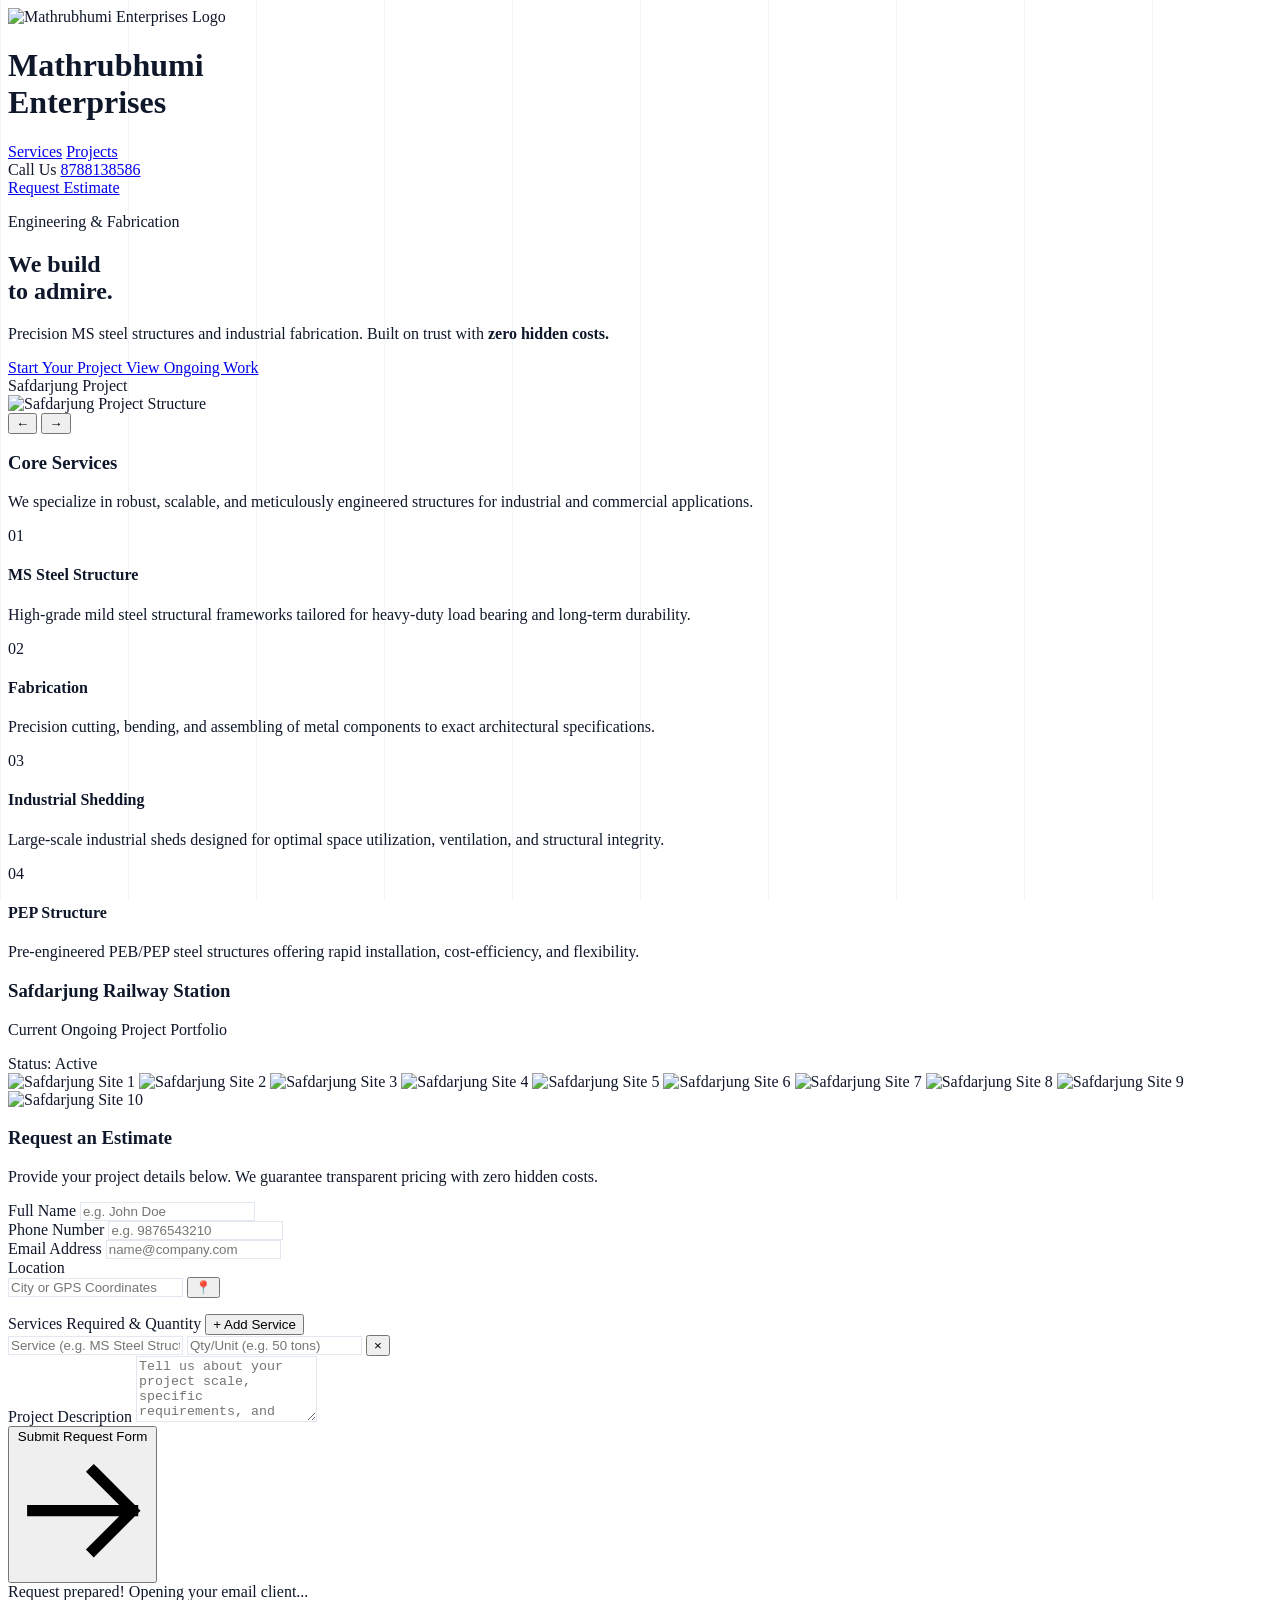
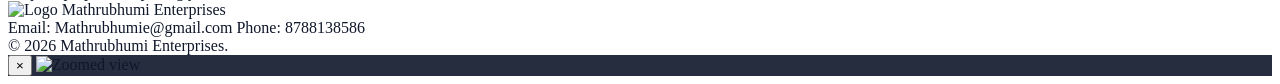
==== commit 7b211147: "Revert site to original May upload (keep CNAME)" ====
--- a/index.html
+++ b/index.html
@@ -1,191 +1,489 @@
 <!DOCTYPE html>
 <html lang="en">
 <head>
-<meta charset="UTF-8">
-<meta name="viewport" content="width=device-width, initial-scale=1.0">
-<title>Mathrubhumi Enterprises — Pre-Engineered Steel Buildings</title>
-<meta name="description" content="Mathrubhumi Enterprises builds pre-engineered steel buildings across India & Nepal. 20,000 MTPA, 50,000 sq ft Sampla plant, 6–8 week delivery. Bringing Global Technology to Your Doorstep.">
-<link rel="icon" href="assets/growth-emblem.webp">
-<link rel="preload" as="image" href="assets/industrial-building-render.webp">
-<link rel="stylesheet" href="styles.css">
+    <meta charset="UTF-8">
+    <meta name="viewport" content="width=device-width, initial-scale=1.0">
+    <title>Mathrubhumi Enterprises | We build to admire</title>
+    
+    <link rel="preconnect" href="https://fonts.googleapis.com">
+    <link rel="preconnect" href="https://fonts.gstatic.com" crossorigin>
+    <link href="https://fonts.googleapis.com/css2?family=Plus+Jakarta+Sans:wght@300;400;500;600;700&display=swap" rel="stylesheet">
+    <script src="https://cdn.tailwindcss.com"></script>
+    
+    <script>
+        tailwind.config = {
+            theme: {
+                extend: {
+                    fontFamily: {
+                        sans: ['"Plus Jakarta Sans"', 'sans-serif'],
+                    },
+                    colors: {
+                        navy: '#0f172a',
+                        lightgrid: '#f8fafc',
+                        bordergray: '#e2e8f0'
+                    }
+                }
+            }
+        }
+    </script>
+    
+    <style>
+        /* Architectural Vertical Grid Lines */
+        body {
+            background-color: #ffffff;
+            background-image: linear-gradient(to right, #f1f5f9 1px, transparent 1px);
+            background-size: 10vw 100%;
+            background-attachment: fixed;
+            color: #0f172a;
+            position: relative;
+        }
+
+        /* Smooth scrolling */
+        html { scroll-behavior: smooth; }
+
+        /* Slide Transition for Hero */
+        .slide-fade {
+            transition: opacity 0.8s cubic-bezier(0.4, 0, 0.2, 1);
+        }
+
+        /* Custom minimal inputs */
+        .minimal-input {
+            border: 1px solid #e2e8f0;
+            background: #ffffff;
+            transition: all 0.3s ease;
+        }
+        .minimal-input:focus {
+            outline: none;
+            border-color: #0f172a;
+            box-shadow: 0 0 0 1px #0f172a;
+        }
+
+        /* Lightbox overlay */
+        #lightbox {
+            backdrop-filter: blur(8px);
+            background-color: rgba(15, 23, 42, 0.9);
+        }
+        
+        /* Hide scrollbar for gallery but allow scroll */
+        .no-scrollbar::-webkit-scrollbar {
+            display: none;
+        }
+        .no-scrollbar {
+            -ms-overflow-style: none;
+            scrollbar-width: none;
+        }
+    </style>
 </head>
-<body>
-
-<nav class="nav" aria-label="Primary">
-  <div class="nav-inner">
-    <a class="brand" href="#top"><img src="assets/growth-emblem.webp" alt="Mathrubhumi mark"><b>Mathrubhumi Enterprises</b></a>
-    <button class="menu-btn" id="menuBtn" aria-label="Menu">☰</button>
-    <div class="nav-links" id="navLinks">
-      <a href="#overview">Overview</a>
-      <a href="#factory">Factory</a>
-      <a href="#compare">Why PEB</a>
-      <a href="#work">Work</a>
-      <a href="#clients">Clients</a>
-      <a href="#quote" class="btn-pill">Get estimate</a>
+<body class="antialiased min-h-screen flex flex-col">
+
+    <header class="sticky top-0 z-40 bg-white/90 backdrop-blur-md border-b border-bordergray">
+        <div class="max-w-7xl mx-auto px-6 h-20 flex items-center justify-between">
+            <div class="flex items-center gap-3">
+                <!-- Minimalist Typographic Logo Replaced with Brand Logo -->
+                <img src="https://i.imgur.com/eq6H5bu.jpeg" alt="Mathrubhumi Enterprises Logo" class="h-12 w-auto object-contain rounded-sm">
+                <div>
+                    <h1 class="font-bold text-lg leading-none tracking-tight text-navy">Mathrubhumi<br>Enterprises</h1>
+                </div>
+            </div>
+            
+            <nav class="hidden md:flex items-center gap-8 text-sm font-medium">
+                <a href="#services" class="hover:text-gray-500 transition-colors">Services</a>
+                <a href="#projects" class="hover:text-gray-500 transition-colors">Projects</a>
+                <div class="flex flex-col text-right ml-4">
+                    <span class="text-xs text-gray-500">Call Us</span>
+                    <a href="tel:8788138586" class="font-semibold">8788138586</a>
+                </div>
+                <a href="#quote" class="bg-navy text-white px-6 py-2.5 hover:bg-gray-800 transition-colors">
+                    Request Estimate
+                </a>
+            </nav>
+        </div>
+    </header>
+
+    <main class="flex-grow">
+        <section class="relative max-w-7xl mx-auto px-6 py-20 lg:py-32 flex flex-col lg:flex-row items-center gap-16">
+            <!-- Left Text Content -->
+            <div class="w-full lg:w-1/2 z-10 bg-white/80 p-4 lg:p-0 backdrop-blur-sm lg:backdrop-blur-none">
+                <p class="text-sm font-bold tracking-widest uppercase text-gray-500 mb-4">Engineering & Fabrication</p>
+                <h2 class="text-5xl lg:text-7xl font-bold tracking-tighter leading-[1.1] mb-6">
+                    We build <br>
+                    <span class="text-gray-400">to admire.</span>
+                </h2>
+                <p class="text-xl text-gray-600 mb-8 max-w-md font-light">
+                    Precision MS steel structures and industrial fabrication. Built on trust with <strong class="text-navy font-semibold">zero hidden costs.</strong>
+                </p>
+                <div class="flex flex-col sm:flex-row gap-4">
+                    <a href="#quote" class="bg-navy text-white text-center px-8 py-4 font-medium hover:bg-gray-800 transition-colors">
+                        Start Your Project
+                    </a>
+                    <a href="#projects" class="border border-bordergray bg-white text-center px-8 py-4 font-medium hover:border-navy transition-colors">
+                        View Ongoing Work
+                    </a>
+                </div>
+            </div>
+
+            <!-- Right Image Slideshow Container -->
+            <div class="w-full lg:w-1/2 relative h-[400px] lg:h-[600px] bg-lightgrid border border-bordergray overflow-hidden cursor-pointer" onclick="openLightbox(document.getElementById('heroSlide').src)">
+                <div class="absolute top-4 left-4 bg-white/90 backdrop-blur px-3 py-1 text-xs font-semibold tracking-wide border border-bordergray z-20">
+                    Safdarjung Project
+                </div>
+                <img id="heroSlide" src="https://i.imgur.com/7uYCIAy.jpeg" alt="Safdarjung Project Structure" class="w-full h-full object-cover slide-fade absolute inset-0">
+                
+                <!-- Slideshow Controls -->
+                <div class="absolute bottom-4 right-4 flex gap-2 z-20">
+                    <button onclick="event.stopPropagation(); prevSlide()" class="w-10 h-10 bg-white border border-bordergray flex items-center justify-center hover:bg-lightgrid transition-colors">
+                        &#8592;
+                    </button>
+                    <button onclick="event.stopPropagation(); nextSlide()" class="w-10 h-10 bg-white border border-bordergray flex items-center justify-center hover:bg-lightgrid transition-colors">
+                        &#8594;
+                    </button>
+                </div>
+            </div>
+        </section>
+
+        <section id="services" class="border-t border-bordergray bg-white relative">
+            <div class="max-w-7xl mx-auto px-6 py-24">
+                <div class="mb-16">
+                    <h3 class="text-3xl font-bold tracking-tight mb-4">Core Services</h3>
+                    <p class="text-gray-500 max-w-xl">We specialize in robust, scalable, and meticulously engineered structures for industrial and commercial applications.</p>
+                </div>
+                
+                <div class="grid grid-cols-1 md:grid-cols-2 lg:grid-cols-4 gap-0 border border-bordergray bg-lightgrid">
+                    <!-- Service 1 -->
+                    <div class="bg-white p-10 border border-bordergray hover:shadow-lg transition-shadow">
+                        <div class="w-12 h-12 bg-lightgrid border border-bordergray flex items-center justify-center mb-6">
+                            <span class="text-xl font-bold text-gray-400">01</span>
+                        </div>
+                        <h4 class="text-xl font-bold mb-3">MS Steel Structure</h4>
+                        <p class="text-sm text-gray-500 leading-relaxed">High-grade mild steel structural frameworks tailored for heavy-duty load bearing and long-term durability.</p>
+                    </div>
+                    <!-- Service 2 -->
+                    <div class="bg-white p-10 border border-bordergray hover:shadow-lg transition-shadow">
+                        <div class="w-12 h-12 bg-lightgrid border border-bordergray flex items-center justify-center mb-6">
+                            <span class="text-xl font-bold text-gray-400">02</span>
+                        </div>
+                        <h4 class="text-xl font-bold mb-3">Fabrication</h4>
+                        <p class="text-sm text-gray-500 leading-relaxed">Precision cutting, bending, and assembling of metal components to exact architectural specifications.</p>
+                    </div>
+                    <!-- Service 3 -->
+                    <div class="bg-white p-10 border border-bordergray hover:shadow-lg transition-shadow">
+                        <div class="w-12 h-12 bg-lightgrid border border-bordergray flex items-center justify-center mb-6">
+                            <span class="text-xl font-bold text-gray-400">03</span>
+                        </div>
+                        <h4 class="text-xl font-bold mb-3">Industrial Shedding</h4>
+                        <p class="text-sm text-gray-500 leading-relaxed">Large-scale industrial sheds designed for optimal space utilization, ventilation, and structural integrity.</p>
+                    </div>
+                    <!-- Service 4 -->
+                    <div class="bg-white p-10 border border-bordergray hover:shadow-lg transition-shadow">
+                        <div class="w-12 h-12 bg-lightgrid border border-bordergray flex items-center justify-center mb-6">
+                            <span class="text-xl font-bold text-gray-400">04</span>
+                        </div>
+                        <h4 class="text-xl font-bold mb-3">PEP Structure</h4>
+                        <p class="text-sm text-gray-500 leading-relaxed">Pre-engineered PEB/PEP steel structures offering rapid installation, cost-efficiency, and flexibility.</p>
+                    </div>
+                </div>
+            </div>
+        </section>
+
+        <section id="projects" class="border-t border-bordergray bg-lightgrid relative">
+            <div class="max-w-7xl mx-auto px-6 py-24">
+                <div class="flex flex-col lg:flex-row justify-between items-end mb-12 gap-6">
+                    <div>
+                        <h3 class="text-3xl font-bold tracking-tight mb-2">Safdarjung Railway Station</h3>
+                        <p class="text-gray-500">Current Ongoing Project Portfolio</p>
+                    </div>
+                    <div class="bg-white border border-bordergray px-4 py-2 text-sm font-medium">
+                        Status: <span class="text-green-600">Active</span>
+                    </div>
+                </div>
+
+                <!-- Horizontal Scroll Gallery -->
+                <div class="flex overflow-x-auto gap-4 pb-8 no-scrollbar snap-x">
+                    <!-- Gallery Images injected via JS below, but here are the first few hardcoded for fast loading -->
+                    <img src="https://i.imgur.com/7uYCIAy.jpeg" alt="Safdarjung Site 1" class="h-64 lg:h-96 w-auto object-cover border border-bordergray snap-start cursor-zoom-in hover:opacity-90 transition-opacity" onclick="openLightbox(this.src)">
+                    <img src="https://i.imgur.com/NcoYkDs.jpeg" alt="Safdarjung Site 2" class="h-64 lg:h-96 w-auto object-cover border border-bordergray snap-start cursor-zoom-in hover:opacity-90 transition-opacity" onclick="openLightbox(this.src)">
+                    <img src="https://i.imgur.com/H7ADlCI.jpeg" alt="Safdarjung Site 3" class="h-64 lg:h-96 w-auto object-cover border border-bordergray snap-start cursor-zoom-in hover:opacity-90 transition-opacity" onclick="openLightbox(this.src)">
+                    <img src="https://i.imgur.com/1uKI9UI.jpeg" alt="Safdarjung Site 4" class="h-64 lg:h-96 w-auto object-cover border border-bordergray snap-start cursor-zoom-in hover:opacity-90 transition-opacity" onclick="openLightbox(this.src)">
+                    <img src="https://i.imgur.com/YzIWjMU.jpeg" alt="Safdarjung Site 5" class="h-64 lg:h-96 w-auto object-cover border border-bordergray snap-start cursor-zoom-in hover:opacity-90 transition-opacity" onclick="openLightbox(this.src)">
+                    <img src="https://i.imgur.com/GaXqmjN.jpeg" alt="Safdarjung Site 6" class="h-64 lg:h-96 w-auto object-cover border border-bordergray snap-start cursor-zoom-in hover:opacity-90 transition-opacity" onclick="openLightbox(this.src)">
+                    <img src="https://i.imgur.com/uMZp6ZF.jpeg" alt="Safdarjung Site 7" class="h-64 lg:h-96 w-auto object-cover border border-bordergray snap-start cursor-zoom-in hover:opacity-90 transition-opacity" onclick="openLightbox(this.src)">
+                    <img src="https://i.imgur.com/eQdUxS6.jpeg" alt="Safdarjung Site 8" class="h-64 lg:h-96 w-auto object-cover border border-bordergray snap-start cursor-zoom-in hover:opacity-90 transition-opacity" onclick="openLightbox(this.src)">
+                    <img src="https://i.imgur.com/6JizYtv.jpeg" alt="Safdarjung Site 9" class="h-64 lg:h-96 w-auto object-cover border border-bordergray snap-start cursor-zoom-in hover:opacity-90 transition-opacity" onclick="openLightbox(this.src)">
+                    <img src="https://i.imgur.com/3mgi0Hx.jpeg" alt="Safdarjung Site 10" class="h-64 lg:h-96 w-auto object-cover border border-bordergray snap-start cursor-zoom-in hover:opacity-90 transition-opacity" onclick="openLightbox(this.src)">
+                </div>
+            </div>
+        </section>
+
+        <section id="quote" class="border-t border-bordergray bg-white relative">
+            <div class="max-w-4xl mx-auto px-6 py-24">
+                <div class="text-center mb-12">
+                    <h3 class="text-3xl font-bold tracking-tight mb-4">Request an Estimate</h3>
+                    <p class="text-gray-500">Provide your project details below. We guarantee transparent pricing with zero hidden costs.</p>
+                </div>
+
+                <form id="quoteForm" class="bg-lightgrid p-8 lg:p-12 border border-bordergray">
+                    <div class="grid grid-cols-1 md:grid-cols-2 gap-6 mb-6">
+                        <div>
+                            <label class="block text-sm font-semibold mb-2 text-navy">Full Name</label>
+                            <input type="text" id="clientName" required class="w-full p-4 minimal-input" placeholder="e.g. John Doe">
+                        </div>
+                        <div>
+                            <label class="block text-sm font-semibold mb-2 text-navy">Phone Number</label>
+                            <input type="tel" id="clientPhone" required pattern="[0-9]{10}" title="Please enter exactly 10 digits" class="w-full p-4 minimal-input" placeholder="e.g. 9876543210">
+                        </div>
+                    </div>
+                    
+                    <div class="grid grid-cols-1 md:grid-cols-2 gap-6 mb-6">
+                        <div>
+                            <label class="block text-sm font-semibold mb-2 text-navy">Email Address</label>
+                            <input type="email" id="clientEmail" required class="w-full p-4 minimal-input" placeholder="name@company.com">
+                        </div>
+                        <div>
+                            <label class="block text-sm font-semibold mb-2 text-navy">Location</label>
+                            <div class="flex gap-2">
+                                <input type="text" id="clientLocation" class="w-full p-4 minimal-input" placeholder="City or GPS Coordinates">
+                                <button type="button" onclick="fetchLocation()" class="bg-lightgrid px-4 text-xl hover:bg-gray-200 transition-colors border border-bordergray" title="Fetch current location">
+                                    📍
+                                </button>
+                            </div>
+                            <p id="locationStatus" class="text-xs text-gray-500 mt-1 hidden"></p>
+                        </div>
+                    </div>
+
+                    <div class="mb-6 border border-bordergray p-6 bg-white">
+                        <div class="flex flex-col sm:flex-row sm:justify-between sm:items-center mb-4 gap-2">
+                            <label class="block text-sm font-semibold text-navy">Services Required & Quantity</label>
+                            <button type="button" onclick="addServiceRow()" class="text-xs font-bold bg-navy text-white px-4 py-2 hover:bg-gray-800 transition-colors">+ Add Service</button>
+                        </div>
+                        <div id="servicesContainer" class="space-y-3">
+                            <!-- Initial Service Row -->
+                            <div class="flex gap-2 service-row">
+                                <input type="text" required class="w-3/5 p-3 minimal-input service-name" placeholder="Service (e.g. MS Steel Structure)">
+                                <input type="text" required class="w-2/5 p-3 minimal-input service-qty" placeholder="Qty/Unit (e.g. 50 tons)">
+                                <button type="button" onclick="if(document.querySelectorAll('.service-row').length > 1) this.parentElement.remove()" class="px-3 text-red-500 font-bold hover:bg-red-50 transition-colors text-xl">&times;</button>
+                            </div>
+                        </div>
+                    </div>
+
+                    <div class="mb-8">
+                        <label class="block text-sm font-semibold mb-2 text-navy">Project Description</label>
+                        <textarea id="clientMessage" rows="4" required class="w-full p-4 minimal-input" placeholder="Tell us about your project scale, specific requirements, and timeline..."></textarea>
+                    </div>
+
+                    <button type="submit" class="w-full bg-navy text-white font-semibold p-4 hover:bg-gray-800 transition-colors flex items-center justify-center gap-2">
+                        Submit Request Form
+                        <svg class="w-4 h-4" fill="none" stroke="currentColor" viewBox="0 0 24 24"><path stroke-linecap="square" stroke-linejoin="miter" stroke-width="2" d="M14 5l7 7m0 0l-7 7m7-7H3"></path></svg>
+                    </button>
+                    
+                    <div id="formSuccessMsg" class="hidden mt-4 p-4 bg-green-50 text-green-800 border border-green-200 text-sm font-medium text-center">
+                        Request prepared! Opening your email client...
+                    </div>
+                </form>
+            </div>
+        </section>
+
+    </main>
+
+    <footer class="bg-white border-t border-bordergray py-12">
+        <div class="max-w-7xl mx-auto px-6 flex flex-col md:flex-row justify-between items-center gap-6">
+            <div class="flex items-center gap-3">
+                <img src="https://i.imgur.com/eq6H5bu.jpeg" alt="Logo" class="h-8 w-auto object-contain rounded-sm">
+                <span class="font-bold tracking-tight">Mathrubhumi Enterprises</span>
+            </div>
+            <div class="text-sm text-gray-500 flex flex-col md:flex-row gap-4 md:gap-8 items-center">
+                <span>Email: Mathrubhumie@gmail.com</span>
+                <span>Phone: 8788138586</span>
+            </div>
+            <div class="text-xs text-gray-400">
+                &copy; 2026 Mathrubhumi Enterprises.
+            </div>
+        </div>
+    </footer>
+
+    <!-- Lightbox Modal -->
+    <div id="lightbox" class="fixed inset-0 z-50 hidden flex items-center justify-center p-4" onclick="closeLightbox()">
+        <button class="absolute top-6 right-6 text-white text-4xl hover:text-gray-300">&times;</button>
+        <img id="lightboxImg" src="" alt="Zoomed view" class="max-w-full max-h-[90vh] object-contain shadow-2xl border border-gray-700" onclick="event.stopPropagation()">
     </div>
-  </div>
-</nav>
-
-<header class="hero" id="top">
-  <div class="eyebrow">Pre-Engineered Buildings · India &amp; Nepal</div>
-  <h1>Steel buildings.<br><span>Built to admire.</span></h1>
-  <p class="sub">Bringing Global Technology to Your Doorstep — turnkey design, factory fabrication and rapid erection, with fixed budgets and zero hidden costs.</p>
-  <div class="cta-row">
-    <a href="#quote">Get an estimate</a>
-    <a href="#work">See the work</a>
-  </div>
-  <figure class="hero-fig rv">
-    <img src="assets/industrial-building-render.webp" alt="Architectural rendering of a modern industrial building." fetchpriority="high">
-    <figcaption class="hero-cap">Clear-span PEB · glazed facade · 6–8 week delivery vs 20–26 weeks conventional</figcaption>
-  </figure>
-</header>
-
-<div class="stats">
-  <div class="stats-grid rv">
-    <div><b>20,000 MTPA</b><span>annual fabrication capacity</span></div>
-    <div><b>50,000 sq ft</b><span>covered plant · Sampla, Haryana</span></div>
-    <div><b>6–8 weeks</b><span>typical PEB delivery</span></div>
-    <div><b>500,000+ sqm</b><span>covered space delivered</span></div>
-  </div>
-</div>
-
-<main id="overview">
-
-  <section class="section dark" id="factory">
-    <div class="wrap">
-      <div class="kicker">Factory precision</div>
-      <h2 class="h2">Designed in BIM.<br>Built by robots.</h2>
-      <p class="lede">STAAD.Pro + TEKLA 3D modelling, CNC plasma cutting, automatic submerged-arc welding, SA 2.5 blasting and 100% NDT — all under one roof.</p>
-      <div class="media-2">
-        <div class="tile rv"><img src="assets/multi-bay-structure-model.webp" alt="3D model of a multi-bay steel building frame." loading="lazy"><div class="tile-body"><h3>Multi-bay, crane-ready</h3><p>EOT cranes 5–50T+, mezzanines, surge bracing — engineered to IS 800, AISC and MBMA.</p></div></div>
-        <div class="tile rv"><img src="assets/building-components-cutaway.webp" alt="Annotated 3D cutaway of a steel building and its components." loading="lazy"><div class="tile-body"><h3>Every component, resolved</h3><p>Framing, purlins, cladding, ventilation, access — one barcoded kit, bolted assembly.</p></div></div>
-      </div>
-    </div>
-  </section>
-
-  <section class="section" style="background:#fff">
-    <div class="wrap">
-      <div class="kicker">Why Mathrubhumi</div>
-      <h2 class="h2">Lighter. Faster. Fixed price.</h2>
-      <p class="lede">Tapered frames follow the bending-moment envelope — no dead steel, smaller footings, faster commissioning.</p>
-      <div class="grid-3">
-        <div class="card rv"><img src="assets/cnc-cutting-torches.webp" alt="Multiple CNC cutting torches above a steel plate." loading="lazy"><div><h3>30% lighter steel</h3><p>Custom built-up sections replace heavy hot-rolled I-beams. Less weight, same strength.</p></div></div>
-        <div class="card rv"><img src="assets/steel-frame-erection.webp" alt="Multi-bay steel frame during construction." loading="lazy"><div><h3>50% faster erection</h3><p>Factory work runs parallel with foundations. Bolted, numbered, done in weeks.</p></div></div>
-        <div class="card rv"><img src="assets/framing-configurations.webp" alt="Engineering diagrams of clear-span, multi-span and single-slope building frames." loading="lazy"><div><h3>Spans for every brief</h3><p>Clear-span 6–30m+, multi-span to 72m, fixed-base to 96m — warehouses to hangars.</p></div></div>
-        <div class="card rv"><img src="assets/hydraulic-press-brake.webp" alt="Hydraulic press brake for forming metal plate." loading="lazy"><div><h3>1500T press brake</h3><p>Heavy connections, gutters, curved eaves and fascias formed in-house.</p></div></div>
-        <div class="card rv"><img src="assets/purlin-roll-former.webp" alt="Roll-forming machine with a row of metal forming rollers." loading="lazy"><div><h3>Cold-formed精密 purlins</h3><p>Z &amp; C purlins at 20 m/min, punched to ±2 mm — galvanized, high-tensile.</p></div></div>
-        <div class="card rv"><img src="assets/workshop-interior.webp" alt="Interior of a high-bay workshop with overhead cranes." loading="lazy"><div><h3>High-bay ready</h3><p>Overhead cranes, skylights, turbo vents, PUF panels for cold-chain and cleanrooms.</p></div></div>
-      </div>
-    </div>
-  </section>
-
-  <section class="section tight band" id="compare">
-    <div class="wrap">
-      <div class="kicker">PEB vs conventional</div>
-      <h2 class="h2">The math is simple.</h2>
-      <table class="compare rv">
-        <tr><th>Parameter</th><th>Mathrubhumi PEB</th><th>Conventional steel</th></tr>
-        <tr><td>Self-weight</td><td><strong>30% lighter</strong> — tapered sections</td><td>Heavy uniform I-sections</td></tr>
-        <tr><td>Delivery</td><td><strong>6–8 weeks</strong> <span class="pill">Fast</span></td><td>20–26 weeks</td></tr>
-        <tr><td>Cost</td><td><strong>~30% lower</strong> — less steel + footings</td><td>Higher material + labour</td></tr>
-        <tr><td>Erection</td><td>Bolted, numbered kit</td><td>Site welding, weather risk</td></tr>
-        <tr><td>Seismic</td><td>Low mass + ductile frames</td><td>Heavy, stiff, high inertia</td></tr>
-        <tr><td>Budget</td><td>Exact BOQ, zero waste</td><td>Escalations common</td></tr>
-      </table>
-    </div>
-  </section>
-
-  <section class="section" id="work" style="background:#fff">
-    <div class="wrap">
-      <div class="kicker">Work</div>
-      <h2 class="h2">Proof, not promises.</h2>
-      <p class="lede">Frames, cladding and plants — shot on site and in the Sampla works. Tap any image to zoom.</p>
-      <div class="gal rv">
-        <button onclick="openLB('assets/steel-frame-erection.webp','Multi-bay steel frame during construction.')"><img src="assets/steel-frame-erection.webp" alt="Multi-bay steel frame during construction." loading="lazy"></button>
-        <button onclick="openLB('assets/aerial-site-view.webp','Aerial view of a steel-frame construction site.')"><img src="assets/aerial-site-view.webp" alt="Aerial view of a steel-frame construction site." loading="lazy"></button>
-        <button onclick="openLB('assets/workshop-exterior.webp','Exterior of an industrial workshop with large entry bays.')"><img src="assets/workshop-exterior.webp" alt="Exterior of an industrial workshop with large entry bays." loading="lazy"></button>
-        <button onclick="openLB('assets/workshop-interior.webp','Interior of a high-bay workshop with overhead cranes.')"><img src="assets/workshop-interior.webp" alt="Interior of a high-bay workshop with overhead cranes." loading="lazy"></button>
-        <button onclick="openLB('assets/crane-and-joist-detail.webp','Structural drawings of a crane frame and joist connection.')"><img src="assets/crane-and-joist-detail.webp" alt="Structural drawings of a crane frame and joist connection." loading="lazy"></button>
-        <button onclick="openLB('assets/roof-panel-profile.webp','Dimensioned cross-section of a profiled metal roof panel.')"><img src="assets/roof-panel-profile.webp" alt="Dimensioned cross-section of a profiled metal roof panel." loading="lazy"></button>
-        <button onclick="openLB('assets/forming-machine-closeup.webp','Close-up of blue forming equipment with orange safety guards.')"><img src="assets/forming-machine-closeup.webp" alt="Close-up of blue forming equipment with orange safety guards." loading="lazy"></button>
-        <button onclick="openLB('assets/fabrication-line.webp','Fabrication machinery inside a covered workshop.')"><img src="assets/fabrication-line.webp" alt="Fabrication machinery inside a covered workshop." loading="lazy"></button>
-      </div>
-      <p class="hero-cap">500,000+ sqm delivered — Noida · Gurugram · Firozpur · Dhangadi (NP) · Kadappa · Karnal · Jhajjar · Sonipat · Okhla · Belagavi</p>
-    </div>
-  </section>
-
-  <section class="section tight clients" id="clients">
-    <div class="wrap">
-      <div class="kicker">Clients &amp; partners</div>
-      <h2 class="h2">Trusted where it matters.</h2>
-      <p class="lede">IOCL · Dalmia Bharat · KEC · Bridge &amp; Roof · Air India · MG Motors · Unilever · Hyatt · British Embassy · UNICEF · UNOPS</p>
-      <img class="rv" src="assets/client-partner-logo-sheet.webp" alt="Collage of client, institutional and partner logos." loading="lazy">
-    </div>
-  </section>
-
-  <section class="section quote" id="quote">
-    <div class="wrap">
-      <div class="kicker">Estimate</div>
-      <h2 class="h2">Tell us the span.<br>We’ll do the math.</h2>
-      <p class="lede">Send a structured enquiry — it opens in your email app, addressed to us, ready to send.</p>
-      <form class="form rv" id="qform">
-        <div class="f2">
-          <div><label for="fName">Full name</label><input id="fName" required placeholder="e.g. Mukesh Ambani" autocomplete="name"></div>
-          <div><label for="fPhone">Phone</label><input id="fPhone" required pattern="[0-9]{10}" title="10 digits" placeholder="9876543210" inputmode="numeric" autocomplete="tel"></div>
-        </div>
-        <div class="f2">
-          <div><label for="fEmail">Email</label><input id="fEmail" type="email" required placeholder="name@company.com" autocomplete="email"></div>
-          <div><label for="fLoc">Site location</label>
-            <div style="display:flex;gap:8px"><input id="fLoc" placeholder="City or coordinates"><button type="button" class="icon-btn" onclick="fetchLoc()" title="Use my location">📍</button></div>
-            <div id="locSt" class="note" style="text-align:left"></div>
-          </div>
-        </div>
-        <label>Services &amp; quantity</label>
-        <div id="svcBox">
-          <div class="svc-row">
-            <input class="svc-n" required placeholder="Service (e.g. MS Steel Structure)">
-            <input class="svc-q" required placeholder="Qty (e.g. 50 tons)">
-            <button type="button" class="icon-btn" onclick="if(document.querySelectorAll('.svc-row').length>1)this.parentElement.remove()">×</button>
-          </div>
-        </div>
-        <div style="margin-top:8px"><button type="button" class="add-btn" onclick="addSvc()">+ Add service</button></div>
-        <label for="fMsg">Project description</label>
-        <textarea id="fMsg" required placeholder="Span, eave height, crane need, deadline…"></textarea>
-        <button class="btn-pill submit" type="submit">Prepare email request →</button>
-        <div class="ok" id="okMsg">Request prepared — opening your email app…</div>
-        <p class="note">Prefer direct? <a href="mailto:mathrubhuie@gmail.com">mathrubhuie@gmail.com</a> · <a href="tel:+918788138586">+91 87881 38586</a></p>
-      </form>
-    </div>
-  </section>
-
-</main>
-
-<footer>
-  <div class="foot">
-    <div class="foot-grid">
-      <div>
-        <h4>Mathrubhumi Enterprises</h4>
-        Engineered for Strength, Delivering Precision Nationwide.<br>Registered: Prabhunath Nagar, Chapra, Bihar 841301<br>Design hub: Udyog Vihar V, Gurugram 122008<br>Plant: Sampla-Beri Road, Sampla, Haryana 124501
-      </div>
-      <div>
-        <h4>Contact</h4>
-        <a href="tel:+918788138586">+91 87881 38586</a><br>
-        <a href="mailto:mathrubhuie@gmail.com">mathrubhuie@gmail.com</a><br>
-        <a href="https://mathrubhumi.site">mathrubhumi.site</a>
-      </div>
-      <div>
-        <h4>Capabilities</h4>
-        PEB frames · Heavy fabrication<br>CNC cutting · SAW welding<br>PUF panels · Crane systems<br>Erection pan-India + Nepal
-      </div>
-    </div>
-    <div class="legal">
-      <span>Copyright © <span id="yr">2026</span> Mathrubhumi Enterprises. All rights reserved.</span>
-      <span>20,000 MTPA · ISO 9001 process · IS / AISC / MBMA</span>
-    </div>
-  </div>
-</footer>
-
-<div class="lb" id="lb"><button onclick="closeLB()" aria-label="Close">×</button><img id="lbImg" alt=""></div>
-<script src="script.js" defer></script>
+
+    <script>
+        // --- 1. SLIDESHOW LOGIC ---
+        const images = [
+            'https://i.imgur.com/7uYCIAy.jpeg',
+            'https://i.imgur.com/NcoYkDs.jpeg',
+            'https://i.imgur.com/H7ADlCI.jpeg',
+            'https://i.imgur.com/1uKI9UI.jpeg',
+            'https://i.imgur.com/YzIWjMU.jpeg',
+            'https://i.imgur.com/GaXqmjN.jpeg',
+            'https://i.imgur.com/uMZp6ZF.jpeg',
+            'https://i.imgur.com/eQdUxS6.jpeg',
+            'https://i.imgur.com/6JizYtv.jpeg',
+            'https://i.imgur.com/3mgi0Hx.jpeg'
+        ];
+        
+        let currentSlideIndex = 0;
+        const heroSlide = document.getElementById('heroSlide');
+        let slideInterval;
+
+        function updateSlide() {
+            heroSlide.style.opacity = 0;
+            setTimeout(() => {
+                heroSlide.src = images[currentSlideIndex];
+                heroSlide.style.opacity = 1;
+            }, 300); // Wait for fade out
+        }
+
+        function nextSlide() {
+            currentSlideIndex = (currentSlideIndex + 1) % images.length;
+            updateSlide();
+            resetInterval();
+        }
+
+        function prevSlide() {
+            currentSlideIndex = (currentSlideIndex - 1 + images.length) % images.length;
+            updateSlide();
+            resetInterval();
+        }
+
+        function startInterval() {
+            slideInterval = setInterval(nextSlide, 4000); // 4 seconds
+        }
+
+        function resetInterval() {
+            clearInterval(slideInterval);
+            startInterval();
+        }
+
+        // Initialize slideshow
+        startInterval();
+
+
+        // --- 2. LIGHTBOX LOGIC ---
+        const lightbox = document.getElementById('lightbox');
+        const lightboxImg = document.getElementById('lightboxImg');
+
+        function openLightbox(src) {
+            lightboxImg.src = src;
+            lightbox.classList.remove('hidden');
+            document.body.style.overflow = 'hidden'; // prevent scrolling
+        }
+
+        function closeLightbox() {
+            lightbox.classList.add('hidden');
+            document.body.style.overflow = 'auto';
+            lightboxImg.src = '';
+        }
+
+        // Close on escape key
+        document.addEventListener('keydown', (e) => {
+            if (e.key === 'Escape' && !lightbox.classList.contains('hidden')) {
+                closeLightbox();
+            }
+        });
+
+
+        // --- 3. QUOTE FORM, LOCATION & EMAIL LOGIC ---
+        
+        // Location Fetcher
+        function fetchLocation() {
+            const locInput = document.getElementById('clientLocation');
+            const locStatus = document.getElementById('locationStatus');
+            
+            if (!navigator.geolocation) {
+                locStatus.textContent = "Geolocation is not supported by your browser.";
+                locStatus.classList.remove('hidden', 'text-green-600');
+                locStatus.classList.add('text-red-500');
+                return;
+            }
+
+            locStatus.textContent = "Fetching location...";
+            locStatus.classList.remove('hidden', 'text-red-500');
+            locStatus.classList.add('text-gray-500');
+
+            navigator.geolocation.getCurrentPosition(
+                (position) => {
+                    const lat = position.coords.latitude;
+                    const lon = position.coords.longitude;
+                    locInput.value = `Lat: ${lat.toFixed(5)}, Lon: ${lon.toFixed(5)}`;
+                    locStatus.textContent = "Location successfully captured!";
+                    locStatus.classList.replace('text-gray-500', 'text-green-600');
+                },
+                (error) => {
+                    locStatus.textContent = "Unable to retrieve location. Please type it manually.";
+                    locStatus.classList.replace('text-gray-500', 'text-red-500');
+                }
+            );
+        }
+
+        // Dynamic Service Rows
+        function addServiceRow() {
+            const container = document.getElementById('servicesContainer');
+            const row = document.createElement('div');
+            row.className = 'flex gap-2 service-row';
+            row.innerHTML = `
+                <input type="text" required class="w-3/5 p-3 minimal-input service-name" placeholder="Service (e.g. Fabrication)">
+                <input type="text" required class="w-2/5 p-3 minimal-input service-qty" placeholder="Qty/Unit">
+                <button type="button" onclick="this.parentElement.remove()" class="px-3 text-red-500 font-bold hover:bg-red-50 transition-colors text-xl">&times;</button>
+            `;
+            container.appendChild(row);
+        }
+
+        // Form Submission to Email
+        const quoteForm = document.getElementById('quoteForm');
+        const formSuccessMsg = document.getElementById('formSuccessMsg');
+        
+        quoteForm.addEventListener('submit', function(e) {
+            e.preventDefault();
+            
+            // Gather basic data
+            const name = document.getElementById('clientName').value.trim();
+            const phone = document.getElementById('clientPhone').value.trim();
+            const email = document.getElementById('clientEmail').value.trim();
+            const location = document.getElementById('clientLocation').value.trim();
+            const message = document.getElementById('clientMessage').value.trim();
+
+            // Gather dynamic services
+            let servicesText = "";
+            const serviceRows = document.querySelectorAll('.service-row');
+            serviceRows.forEach((row, index) => {
+                const sName = row.querySelector('.service-name').value.trim();
+                const sQty = row.querySelector('.service-qty').value.trim();
+                if (sName) {
+                    servicesText += `  ${index + 1}. ${sName} - ${sQty}\n`;
+                }
+            });
+
+            // Construct perfectly formatted email body
+            const subject = encodeURIComponent(`New Project Inquiry from ${name}`);
+            const bodyText = `New Lead Details:
+-----------------------------------------
+👤 Name: ${name}
+📞 Phone: ${phone}
+✉️ Email: ${email}
+📍 Location: ${location || 'Not provided'}
+
+🛠️ Required Services & Quantities:
+-----------------------------------------
+${servicesText || '  None specified'}
+
+📝 Project Description:
+-----------------------------------------
+${message}`;
+
+            const body = encodeURIComponent(bodyText);
+            
+            // Open user's default email client
+            window.location.href = `mailto:Mathrubhumie@gmail.com?subject=${subject}&body=${body}`;
+            
+            // Show success briefly
+            formSuccessMsg.classList.remove('hidden');
+            setTimeout(() => {
+                formSuccessMsg.classList.add('hidden');
+                // Optional: reset form
+                // quoteForm.reset(); 
+            }, 4000);
+        });
+
+    </script>
 </body>
 </html>
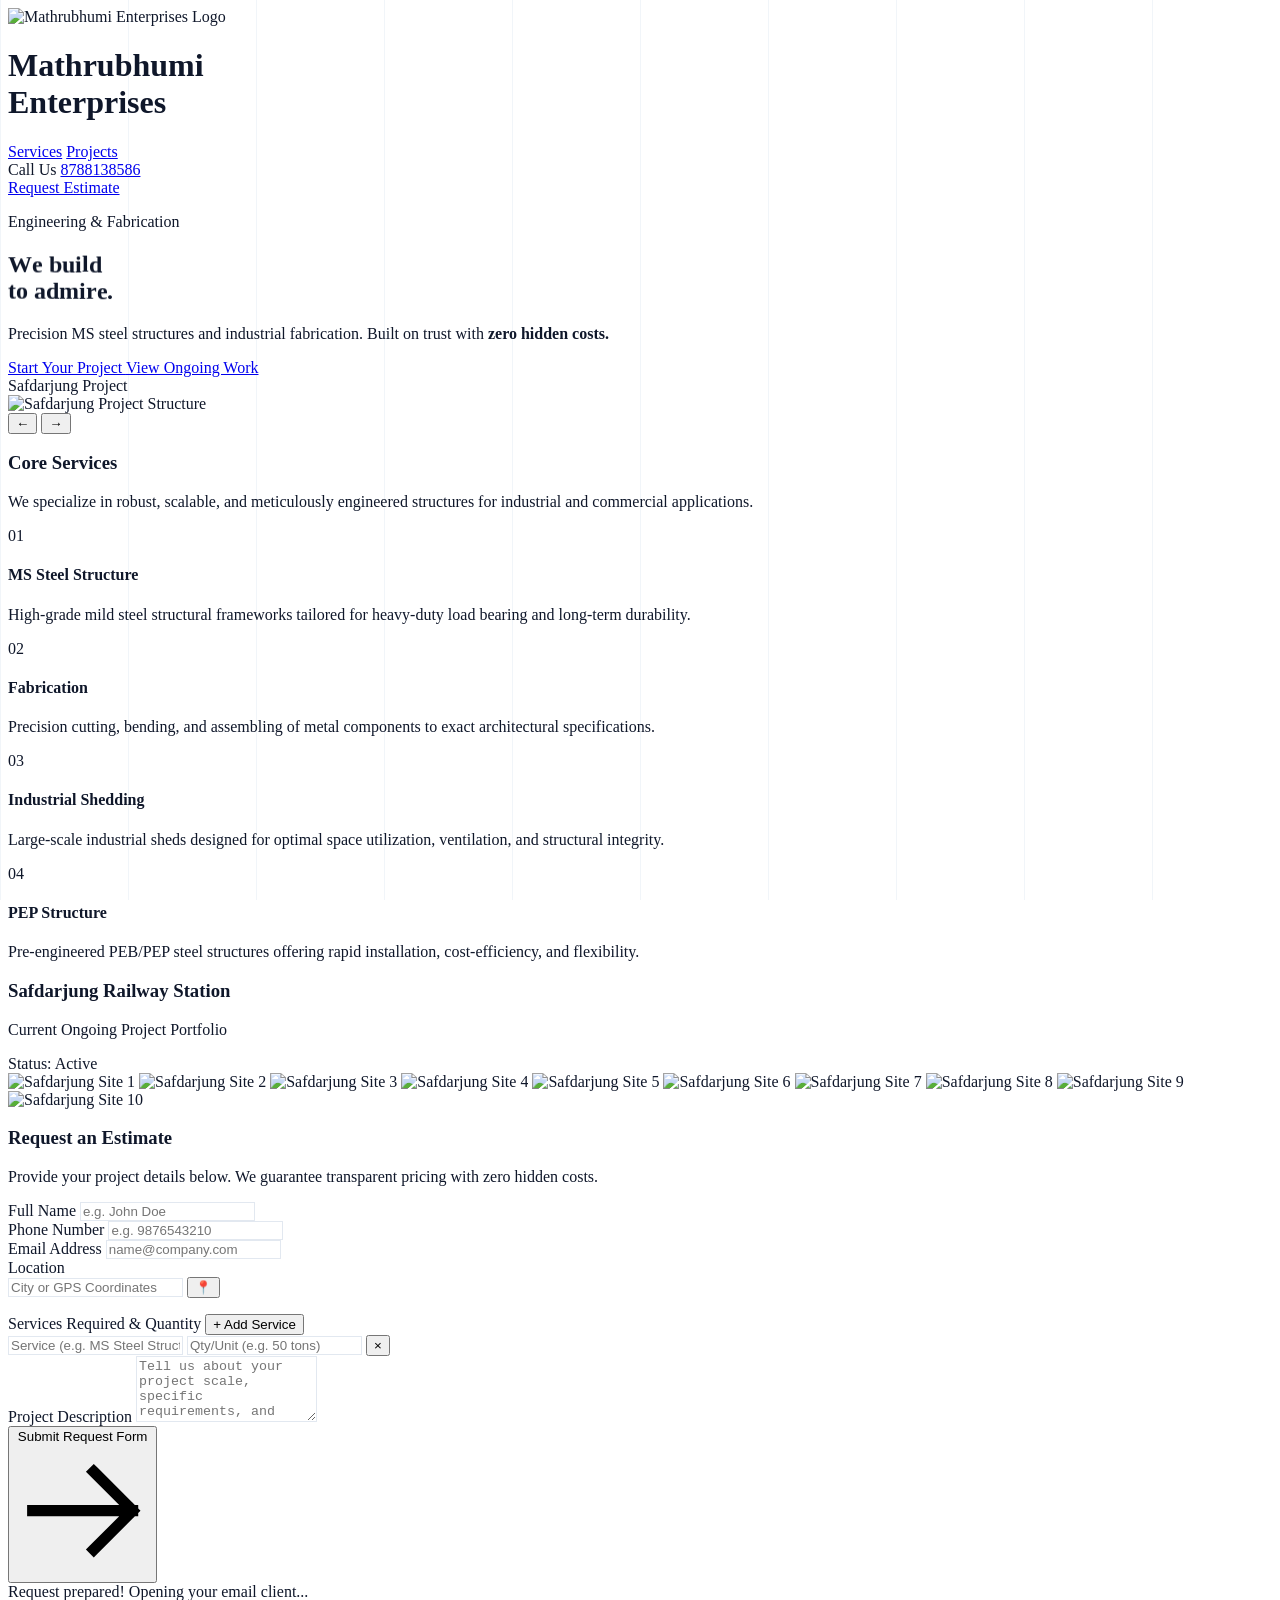
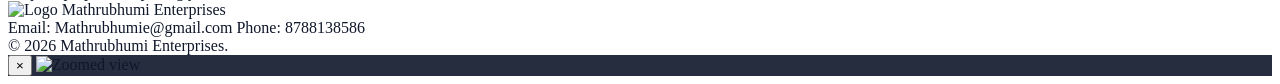
==== commit f5c2d96d: "Add GSAP + ScrollTrigger + Lenis motion and React-Bits-style effects" ====
--- a/index.html
+++ b/index.html
@@ -72,6 +72,29 @@
             -ms-overflow-style: none;
             scrollbar-width: none;
         }
+
+        /* Lenis smooth-scroll recommended styles */
+        html.lenis, html.lenis body { height: auto; }
+        .lenis.lenis-smooth { scroll-behavior: auto !important; }
+        .lenis.lenis-smooth [data-lenis-prevent] { overscroll-behavior: contain; }
+        .lenis.lenis-stopped { overflow: hidden; }
+
+        /* Split-text chars (React-Bits SplitText style) */
+        .split-char { display: inline-block; will-change: transform, opacity; }
+
+        /* Spotlight cards (React-Bits SpotlightCard style) */
+        .spotlight { position: relative; }
+        .spotlight::before {
+            content: "";
+            position: absolute;
+            inset: 0;
+            border-radius: inherit;
+            pointer-events: none;
+            background: radial-gradient(320px circle at var(--mx, 50%) var(--my, 50%), rgba(15, 23, 42, 0.09), transparent 60%);
+            opacity: 0;
+            transition: opacity 0.35s ease;
+        }
+        .spotlight:hover::before { opacity: 1; }
     </style>
 </head>
 <body class="antialiased min-h-screen flex flex-col">
@@ -93,7 +116,7 @@
                     <span class="text-xs text-gray-500">Call Us</span>
                     <a href="tel:8788138586" class="font-semibold">8788138586</a>
                 </div>
-                <a href="#quote" class="bg-navy text-white px-6 py-2.5 hover:bg-gray-800 transition-colors">
+                <a href="#quote" data-magnet class="bg-navy text-white px-6 py-2.5 hover:bg-gray-800 transition-colors">
                     Request Estimate
                 </a>
             </nav>
@@ -105,7 +128,7 @@
             <!-- Left Text Content -->
             <div class="w-full lg:w-1/2 z-10 bg-white/80 p-4 lg:p-0 backdrop-blur-sm lg:backdrop-blur-none">
                 <p class="text-sm font-bold tracking-widest uppercase text-gray-500 mb-4">Engineering & Fabrication</p>
-                <h2 class="text-5xl lg:text-7xl font-bold tracking-tighter leading-[1.1] mb-6">
+                <h2 data-split class="text-5xl lg:text-7xl font-bold tracking-tighter leading-[1.1] mb-6">
                     We build <br>
                     <span class="text-gray-400">to admire.</span>
                 </h2>
@@ -113,10 +136,10 @@
                     Precision MS steel structures and industrial fabrication. Built on trust with <strong class="text-navy font-semibold">zero hidden costs.</strong>
                 </p>
                 <div class="flex flex-col sm:flex-row gap-4">
-                    <a href="#quote" class="bg-navy text-white text-center px-8 py-4 font-medium hover:bg-gray-800 transition-colors">
+                    <a href="#quote" data-magnet class="bg-navy text-white text-center px-8 py-4 font-medium hover:bg-gray-800 transition-colors">
                         Start Your Project
                     </a>
-                    <a href="#projects" class="border border-bordergray bg-white text-center px-8 py-4 font-medium hover:border-navy transition-colors">
+                    <a href="#projects" data-magnet class="border border-bordergray bg-white text-center px-8 py-4 font-medium hover:border-navy transition-colors">
                         View Ongoing Work
                     </a>
                 </div>
@@ -305,6 +328,11 @@
         <button class="absolute top-6 right-6 text-white text-4xl hover:text-gray-300">&times;</button>
         <img id="lightboxImg" src="" alt="Zoomed view" class="max-w-full max-h-[90vh] object-contain shadow-2xl border border-gray-700" onclick="event.stopPropagation()">
     </div>
+
+    <!-- Motion libraries: GSAP + ScrollTrigger + Lenis (CDN, pinned) -->
+    <script src="https://cdnjs.cloudflare.com/ajax/libs/gsap/3.12.5/gsap.min.js"></script>
+    <script src="https://cdnjs.cloudflare.com/ajax/libs/gsap/3.12.5/ScrollTrigger.min.js"></script>
+    <script src="https://unpkg.com/lenis@1.1.14/dist/lenis.min.js"></script>
 
     <script>
         // --- 1. SLIDESHOW LOGIC ---
@@ -485,5 +513,149 @@
         });
 
     </script>
+
+    <script>
+        // --- 4. MOTION: Lenis smooth scroll + GSAP reveals + React-Bits-style effects ---
+        // Graceful by design: if a CDN fails or the user prefers reduced motion,
+        // everything below silently skips and the page behaves exactly as before.
+        (function () {
+            'use strict';
+
+            var reduceMotion = window.matchMedia('(prefers-reduced-motion: reduce)').matches;
+            var hasGsap = (typeof gsap !== 'undefined');
+            var hasST = (typeof ScrollTrigger !== 'undefined');
+            var lenis = null;
+
+            if (hasGsap && hasST) { gsap.registerPlugin(ScrollTrigger); }
+
+            // Lenis smooth scroll (the "Lenus" part)
+            if (!reduceMotion && (typeof Lenis !== 'undefined')) {
+                lenis = new Lenis({ duration: 1.15, smoothWheel: true });
+                if (hasGsap) {
+                    if (hasST) { lenis.on('scroll', ScrollTrigger.update); }
+                    gsap.ticker.add(function (time) { lenis.raf(time * 1000); });
+                    gsap.ticker.lagSmoothing(0);
+                } else {
+                    var rafLenis = function (time) { lenis.raf(time); requestAnimationFrame(rafLenis); };
+                    requestAnimationFrame(rafLenis);
+                }
+                // Anchor links glide instead of jump (accounts for sticky header)
+                document.querySelectorAll('a[href^="#"]').forEach(function (a) {
+                    a.addEventListener('click', function (e) {
+                        var id = a.getAttribute('href');
+                        if (id && id.length > 1) {
+                            var target = document.querySelector(id);
+                            if (target) { e.preventDefault(); lenis.scrollTo(target, { offset: -84 }); }
+                        }
+                    });
+                });
+            }
+
+            // Pause smooth scroll while the lightbox is open
+            try {
+                var _openLB = window.openLightbox, _closeLB = window.closeLightbox;
+                window.openLightbox = function (src) { if (lenis) lenis.stop(); _openLB(src); };
+                window.closeLightbox = function () { _closeLB(); if (lenis) lenis.start(); };
+            } catch (err) { /* keep original behaviour */ }
+
+            if (!hasGsap || reduceMotion) return;
+
+            // Split-text hero (React-Bits SplitText style, dependency-free)
+            function splitChars(el) {
+                Array.prototype.slice.call(el.childNodes).forEach(function (node) {
+                    if (node.nodeType === 3) {
+                        var frag = document.createDocumentFragment();
+                        node.textContent.split('').forEach(function (ch) {
+                            if (ch.trim() === '') { frag.appendChild(document.createTextNode(' ')); return; }
+                            var s = document.createElement('span');
+                            s.className = 'split-char';
+                            s.textContent = ch;
+                            frag.appendChild(s);
+                        });
+                        el.replaceChild(frag, node);
+                    } else if (node.nodeType === 1 && node.tagName !== 'BR') {
+                        splitChars(node);
+                    }
+                });
+            }
+
+            // Hero entrance timeline
+            var heroTitle = document.querySelector('[data-split]');
+            var heroCopy = document.querySelector('main section > div');
+            var heroImg = document.getElementById('heroSlide');
+            var tl = gsap.timeline({ defaults: { ease: 'power4.out' } });
+            if (heroTitle) {
+                splitChars(heroTitle);
+                tl.from(heroTitle.querySelectorAll('.split-char'),
+                    { y: 34, opacity: 0, duration: 0.9, stagger: 0.022 }, 0.1);
+            }
+            if (heroCopy && heroCopy.children.length >= 4) {
+                tl.from([heroCopy.children[0], heroCopy.children[2], heroCopy.children[3]],
+                    { y: 24, opacity: 0, duration: 0.8, stagger: 0.12 }, 0.35);
+            }
+            if (heroImg && heroImg.parentElement) {
+                tl.from(heroImg.parentElement, { scale: 0.96, opacity: 0, duration: 1.1 }, 0.25);
+            }
+
+            if (!hasST) return;
+
+            // Scroll reveals (fade-up on entering viewport)
+            function revealEach(sel) {
+                gsap.utils.toArray(sel).forEach(function (el) {
+                    gsap.from(el, {
+                        y: 36, opacity: 0, duration: 0.9, ease: 'power3.out',
+                        scrollTrigger: { trigger: el, start: 'top 88%', once: true }
+                    });
+                });
+            }
+            revealEach('#services .mb-16, #services .grid > div, #projects .mb-12, #quote .text-center, #quoteForm, footer > div');
+
+            // Gallery images glide in as a staggered row
+            var gal = document.querySelector('#projects .no-scrollbar');
+            if (gal) {
+                gsap.from(gal.querySelectorAll('img'), {
+                    x: 60, opacity: 0, duration: 0.8, ease: 'power3.out', stagger: 0.08,
+                    scrollTrigger: { trigger: gal, start: 'top 80%', once: true }
+                });
+            }
+
+            // Hero image parallax drift
+            if (heroImg && heroImg.parentElement) {
+                gsap.set(heroImg, { scale: 1.15 });
+                gsap.to(heroImg, {
+                    yPercent: 8, ease: 'none',
+                    scrollTrigger: { trigger: heroImg.parentElement, start: 'top bottom', end: 'bottom top', scrub: true }
+                });
+            }
+
+            // Magnetic buttons (React-Bits Magnet style)
+            if (window.matchMedia('(pointer: fine)').matches) {
+                document.querySelectorAll('[data-magnet]').forEach(function (btn) {
+                    var xTo = gsap.quickTo(btn, 'x', { duration: 0.4, ease: 'power3' });
+                    var yTo = gsap.quickTo(btn, 'y', { duration: 0.4, ease: 'power3' });
+                    btn.addEventListener('mousemove', function (e) {
+                        var r = btn.getBoundingClientRect();
+                        xTo((e.clientX - (r.left + r.width / 2)) * 0.3);
+                        yTo((e.clientY - (r.top + r.height / 2)) * 0.3);
+                    });
+                    btn.addEventListener('mouseleave', function () {
+                        gsap.to(btn, { x: 0, y: 0, duration: 0.7, ease: 'elastic.out(1, 0.4)' });
+                    });
+                });
+            }
+
+            // Spotlight service cards (React-Bits SpotlightCard style)
+            document.querySelectorAll('#services .grid > div').forEach(function (card) {
+                card.classList.add('spotlight');
+                card.addEventListener('mousemove', function (e) {
+                    var r = card.getBoundingClientRect();
+                    card.style.setProperty('--mx', (e.clientX - r.left) + 'px');
+                    card.style.setProperty('--my', (e.clientY - r.top) + 'px');
+                });
+            });
+
+            window.addEventListener('load', function () { ScrollTrigger.refresh(); });
+        })();
+    </script>
 </body>
 </html>
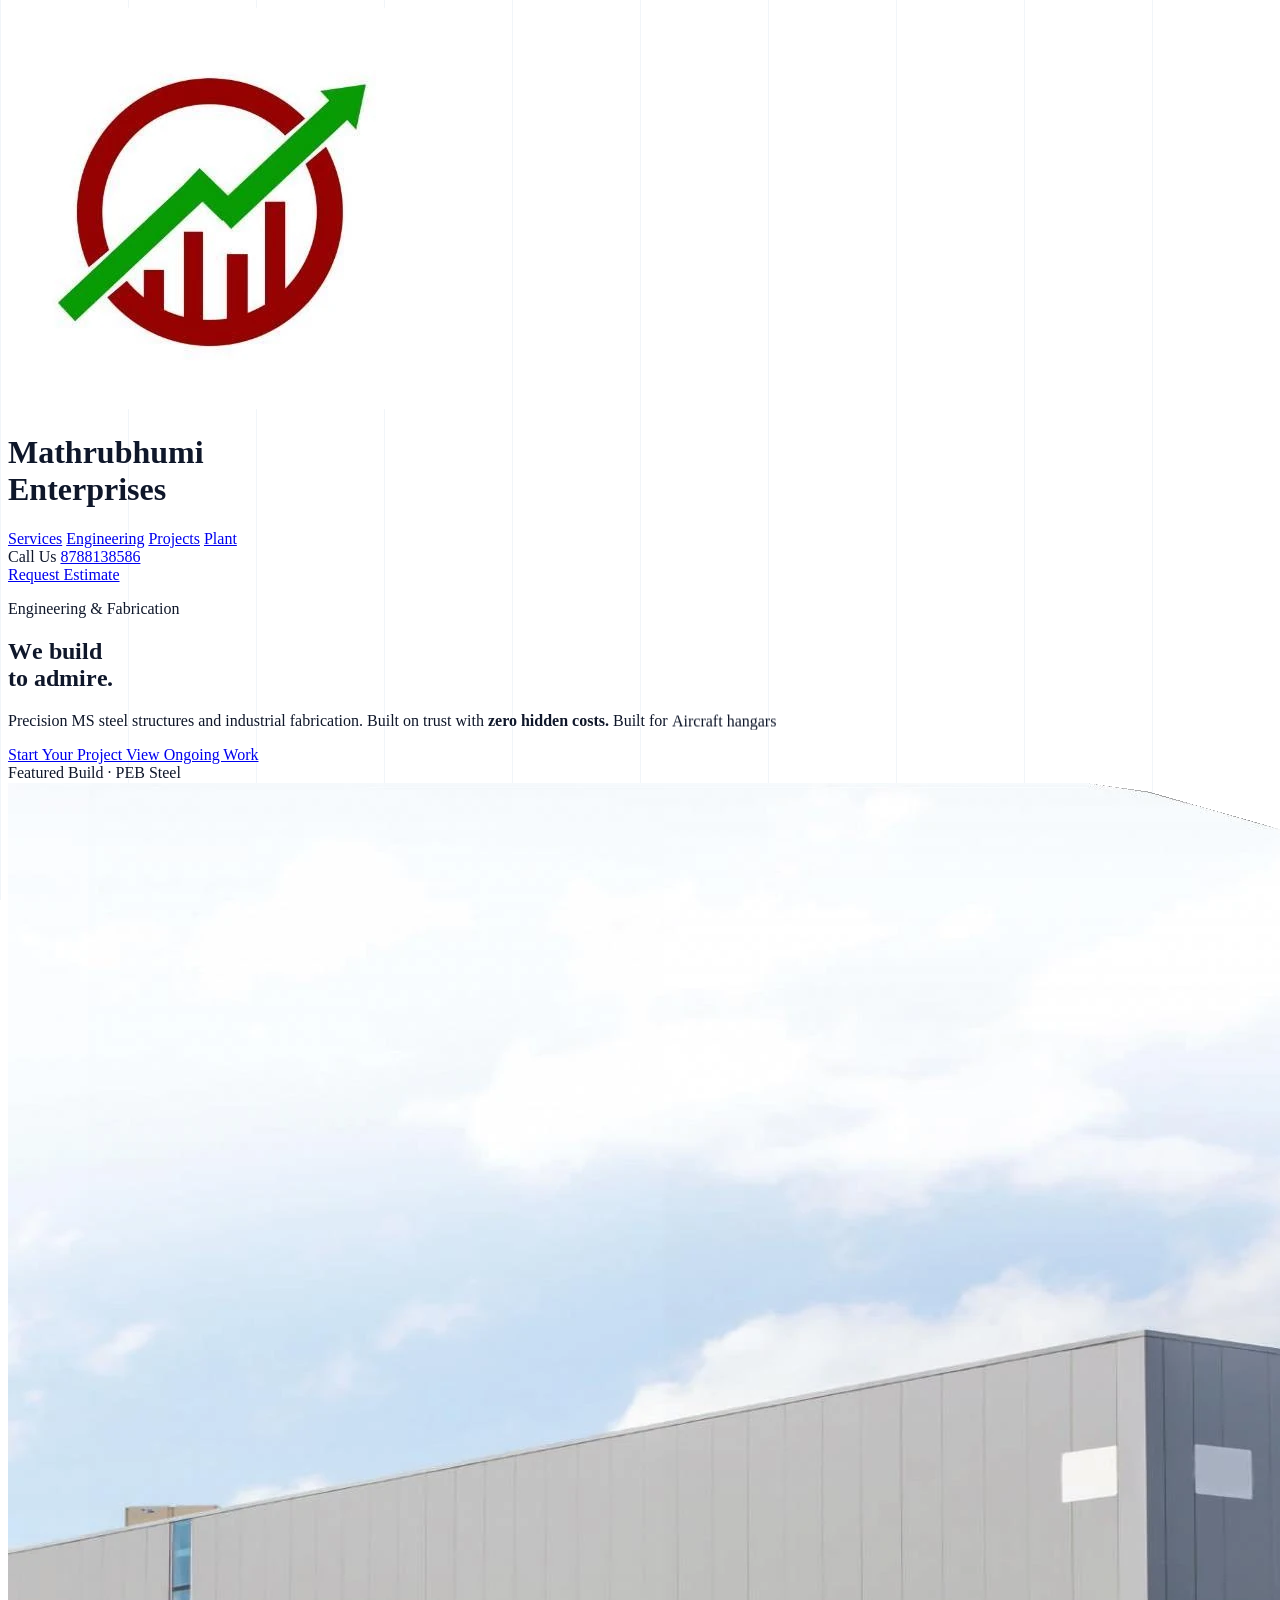
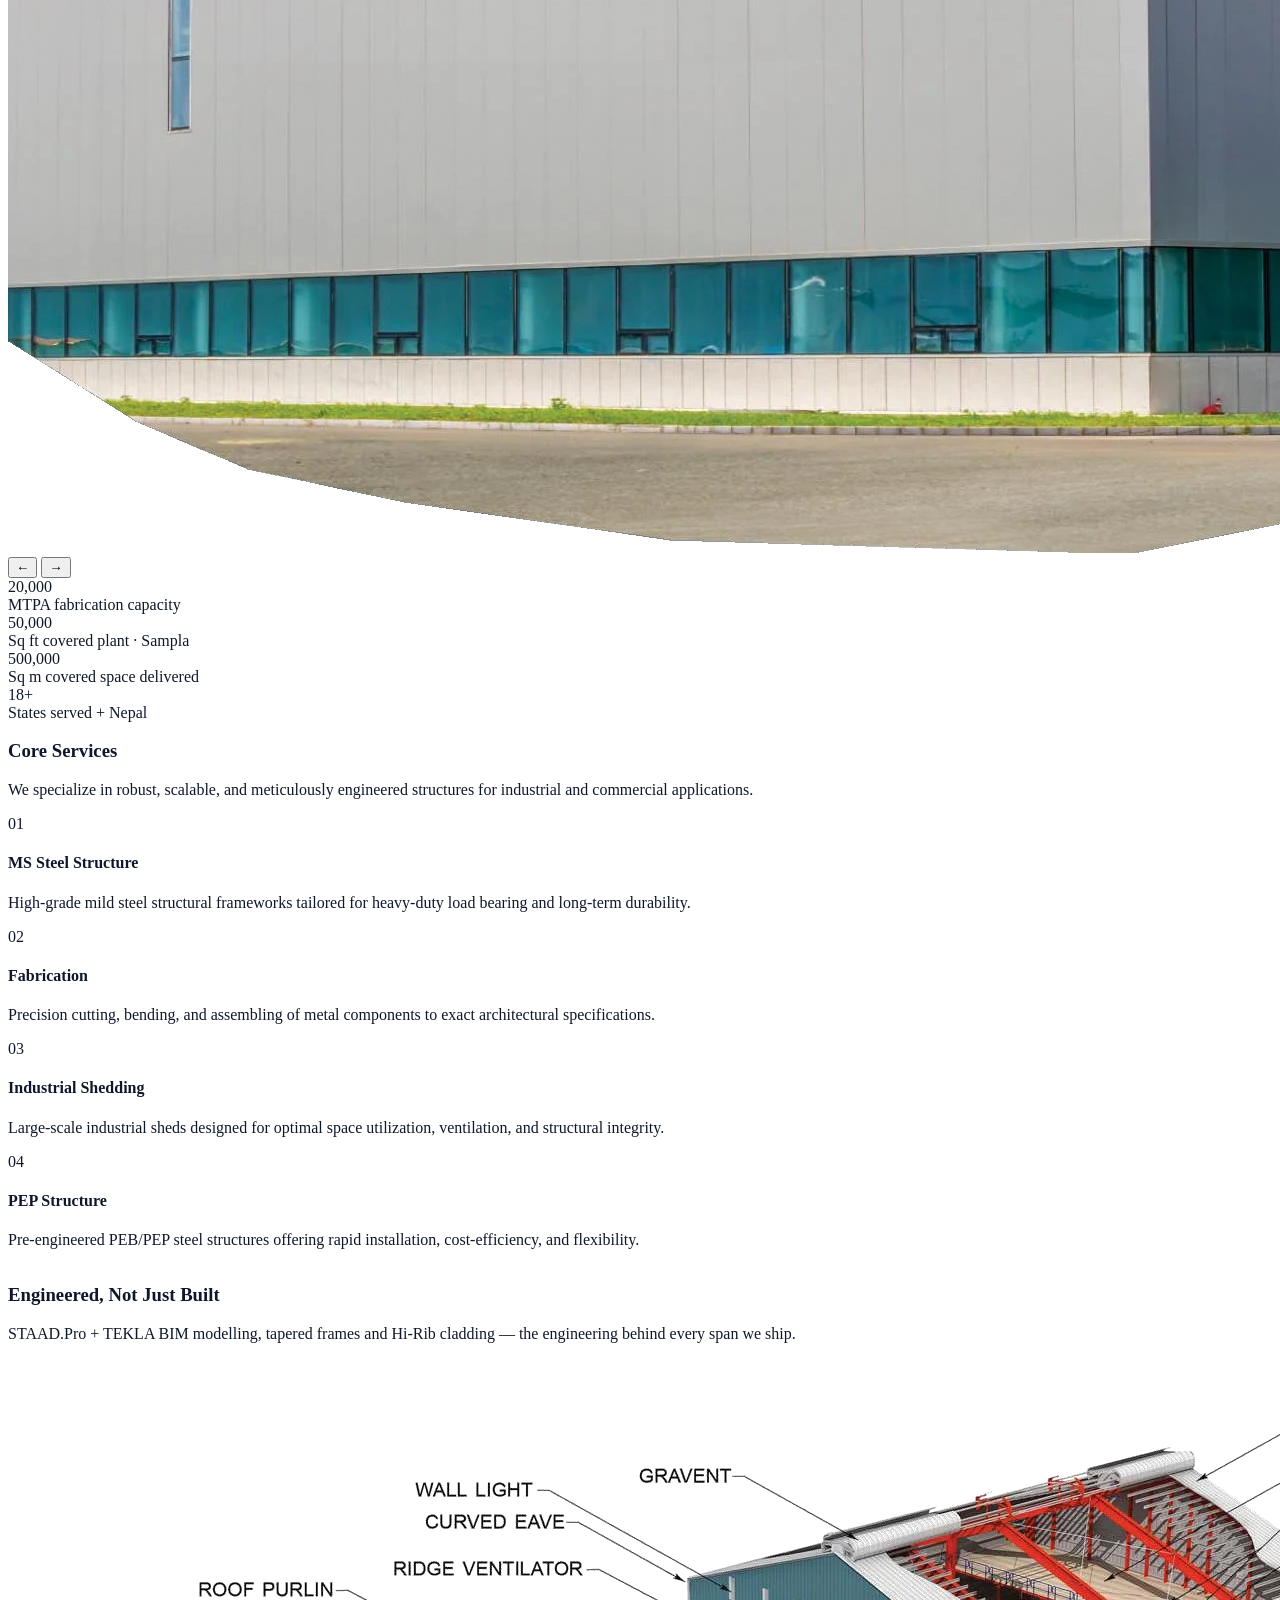
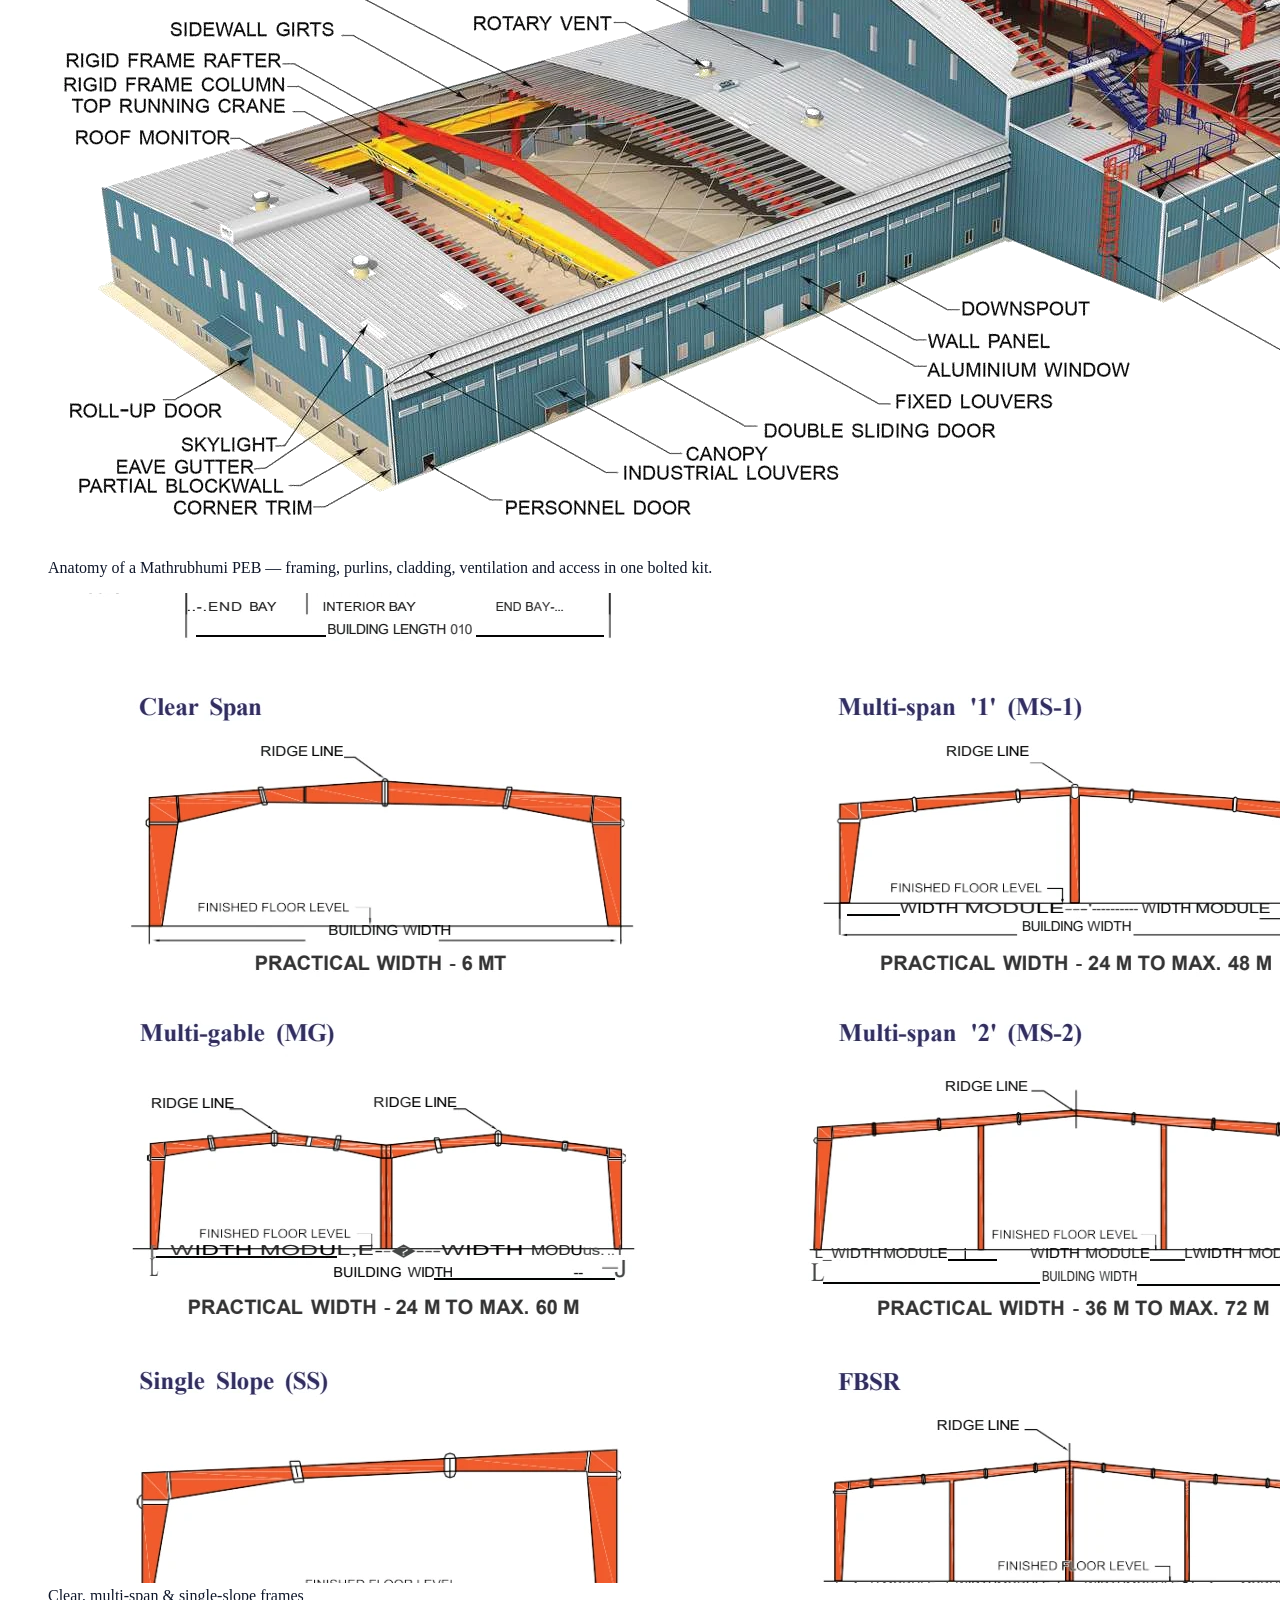
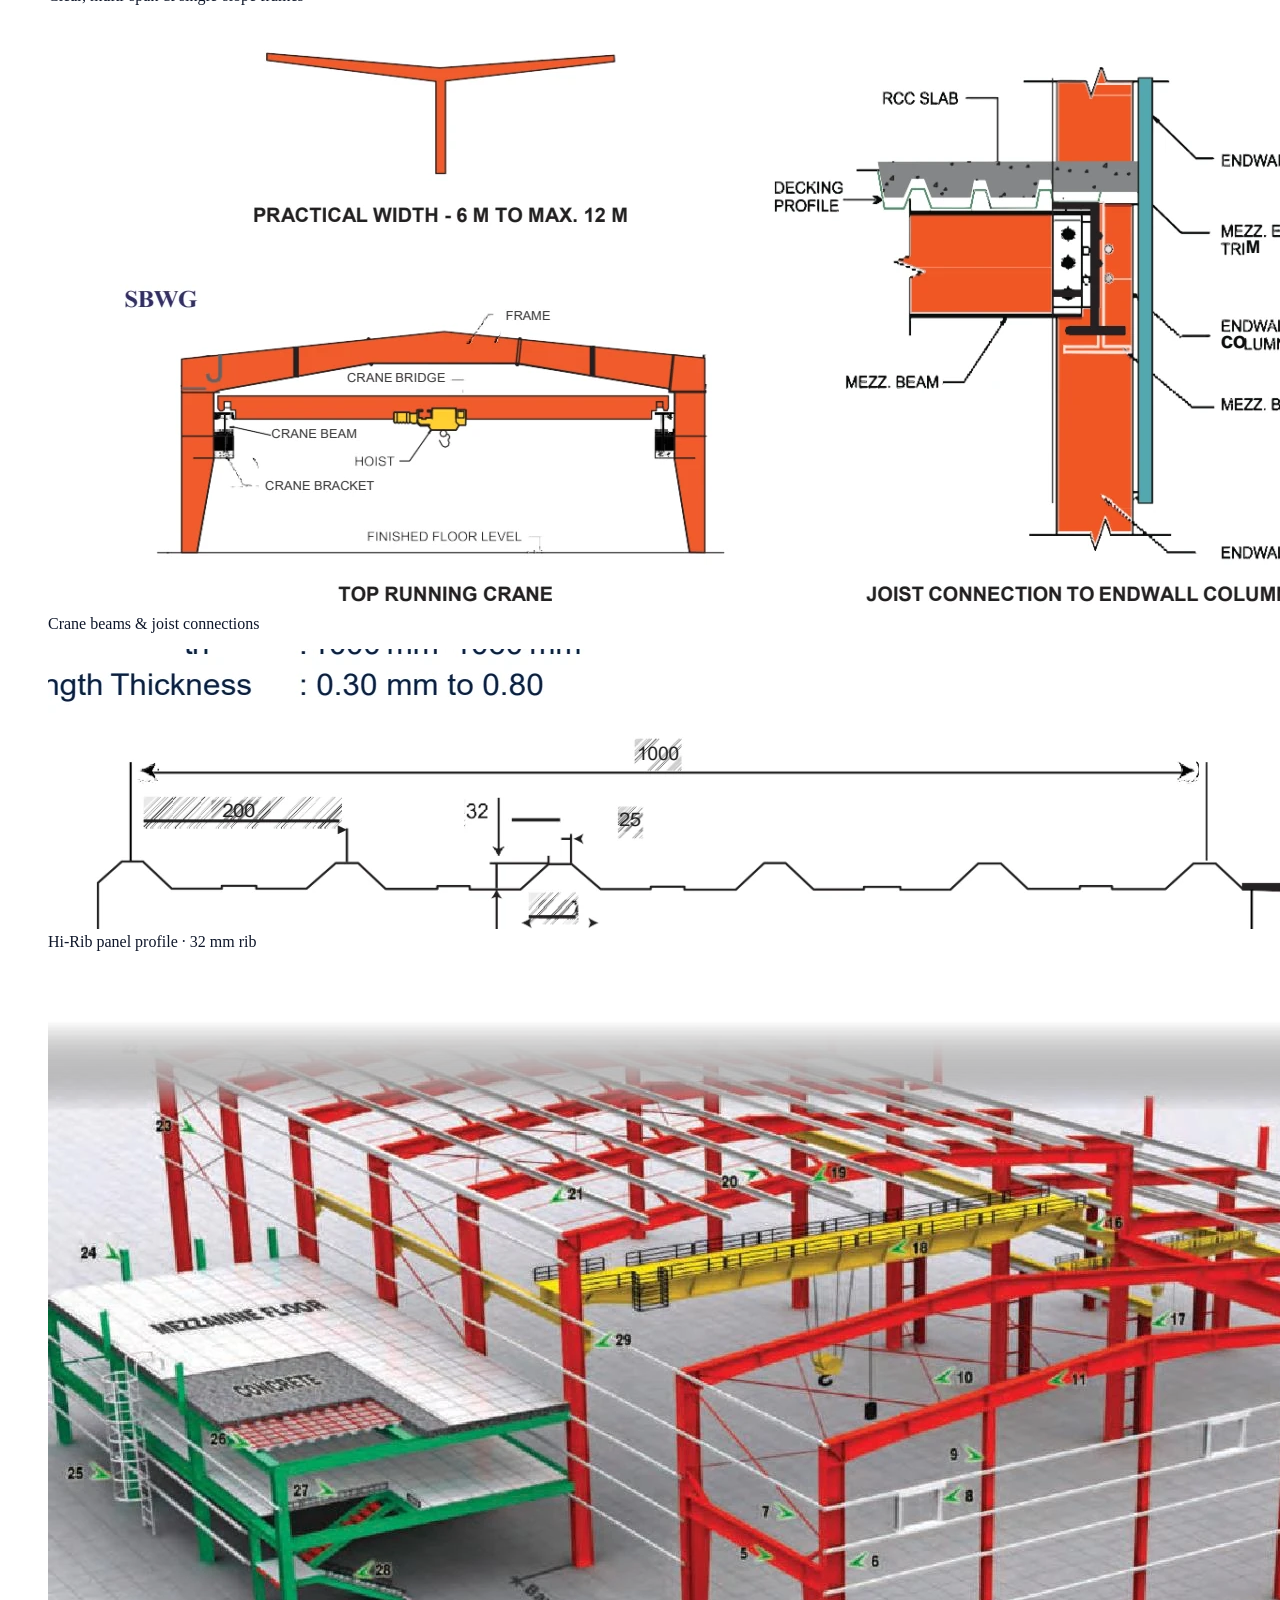
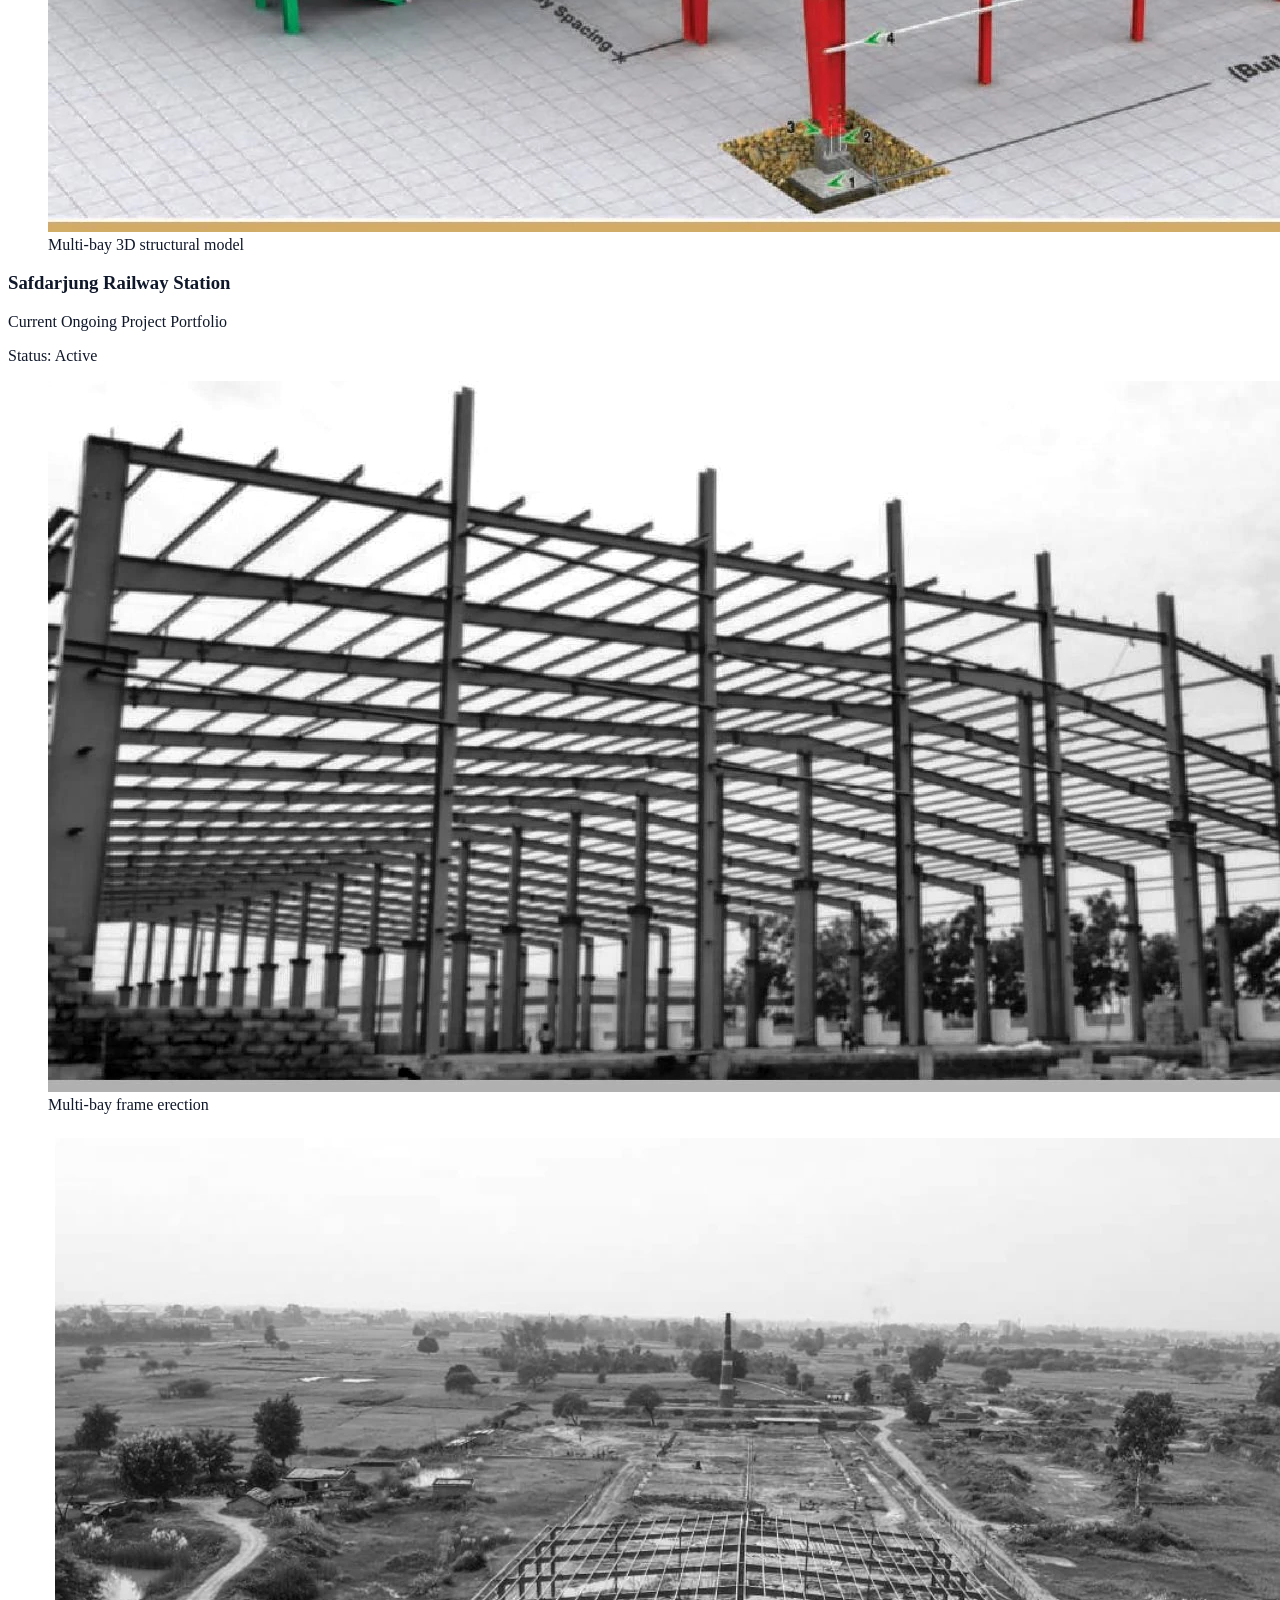
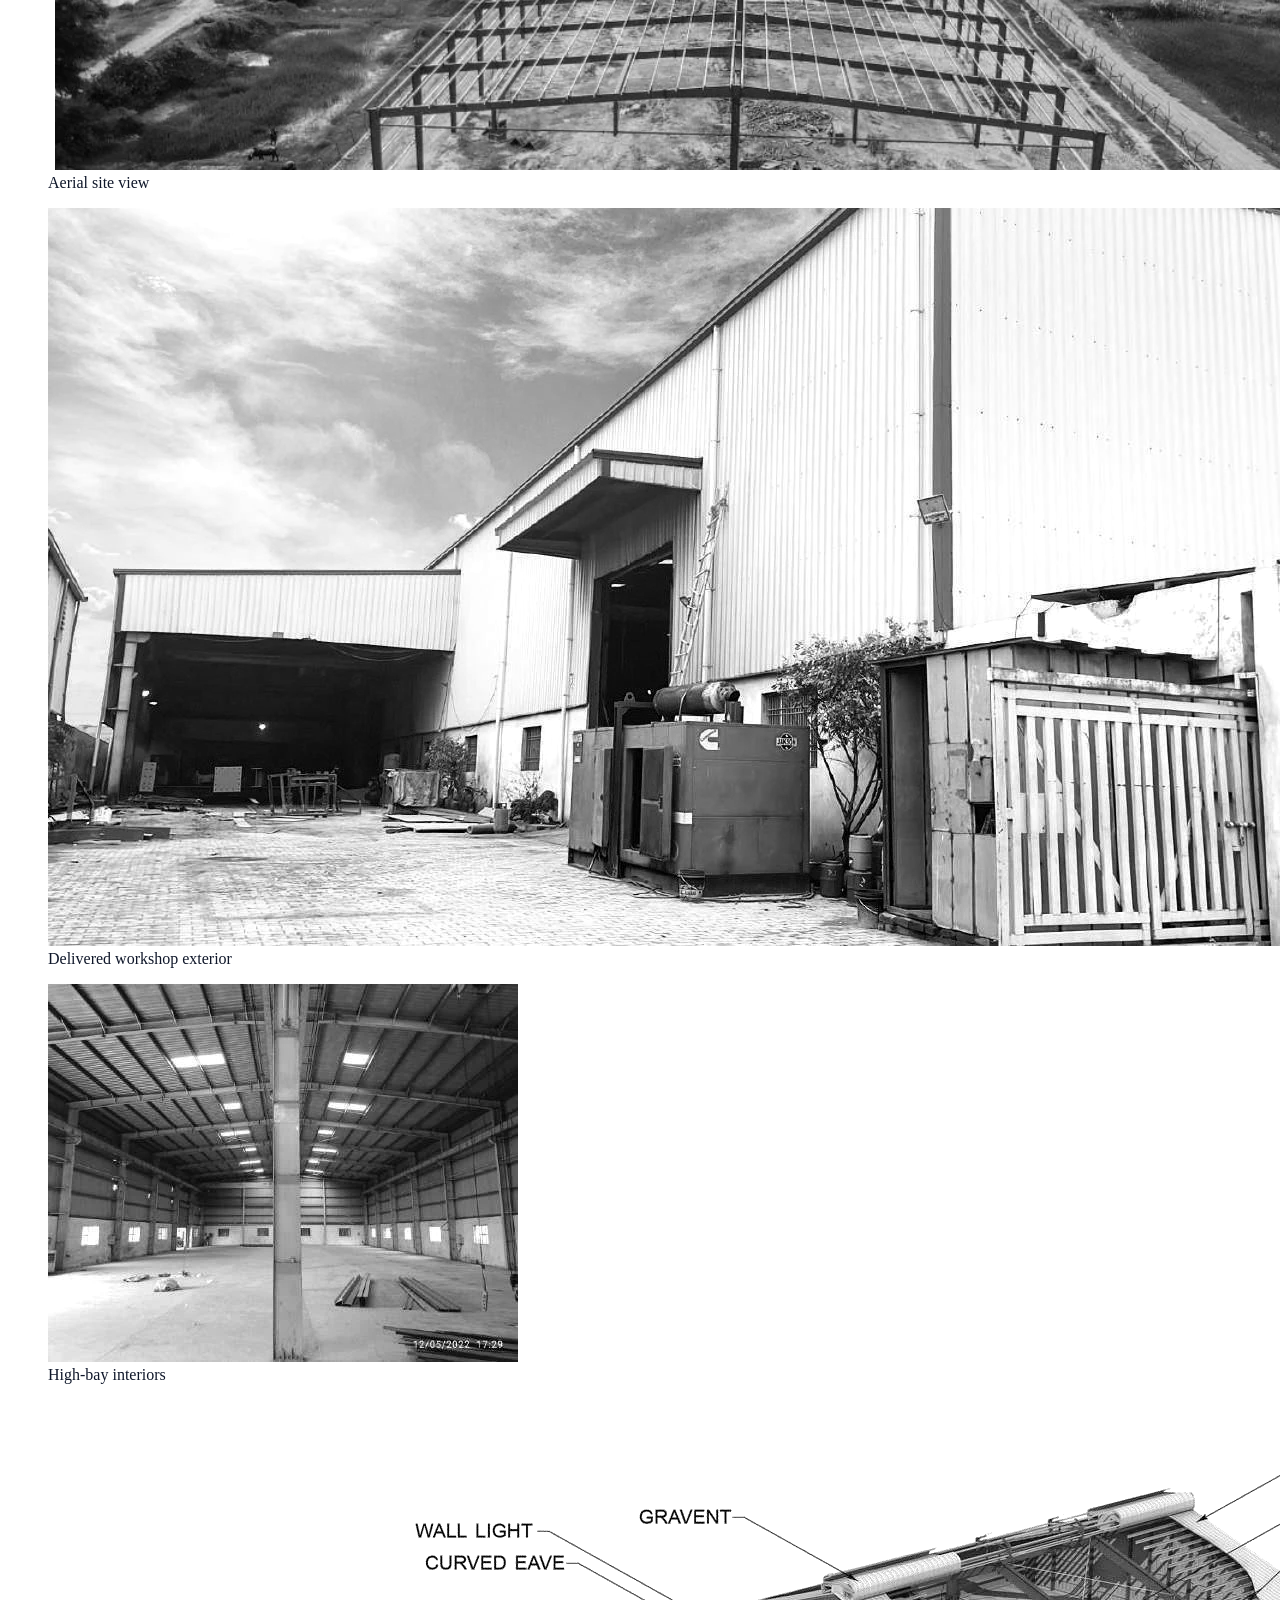
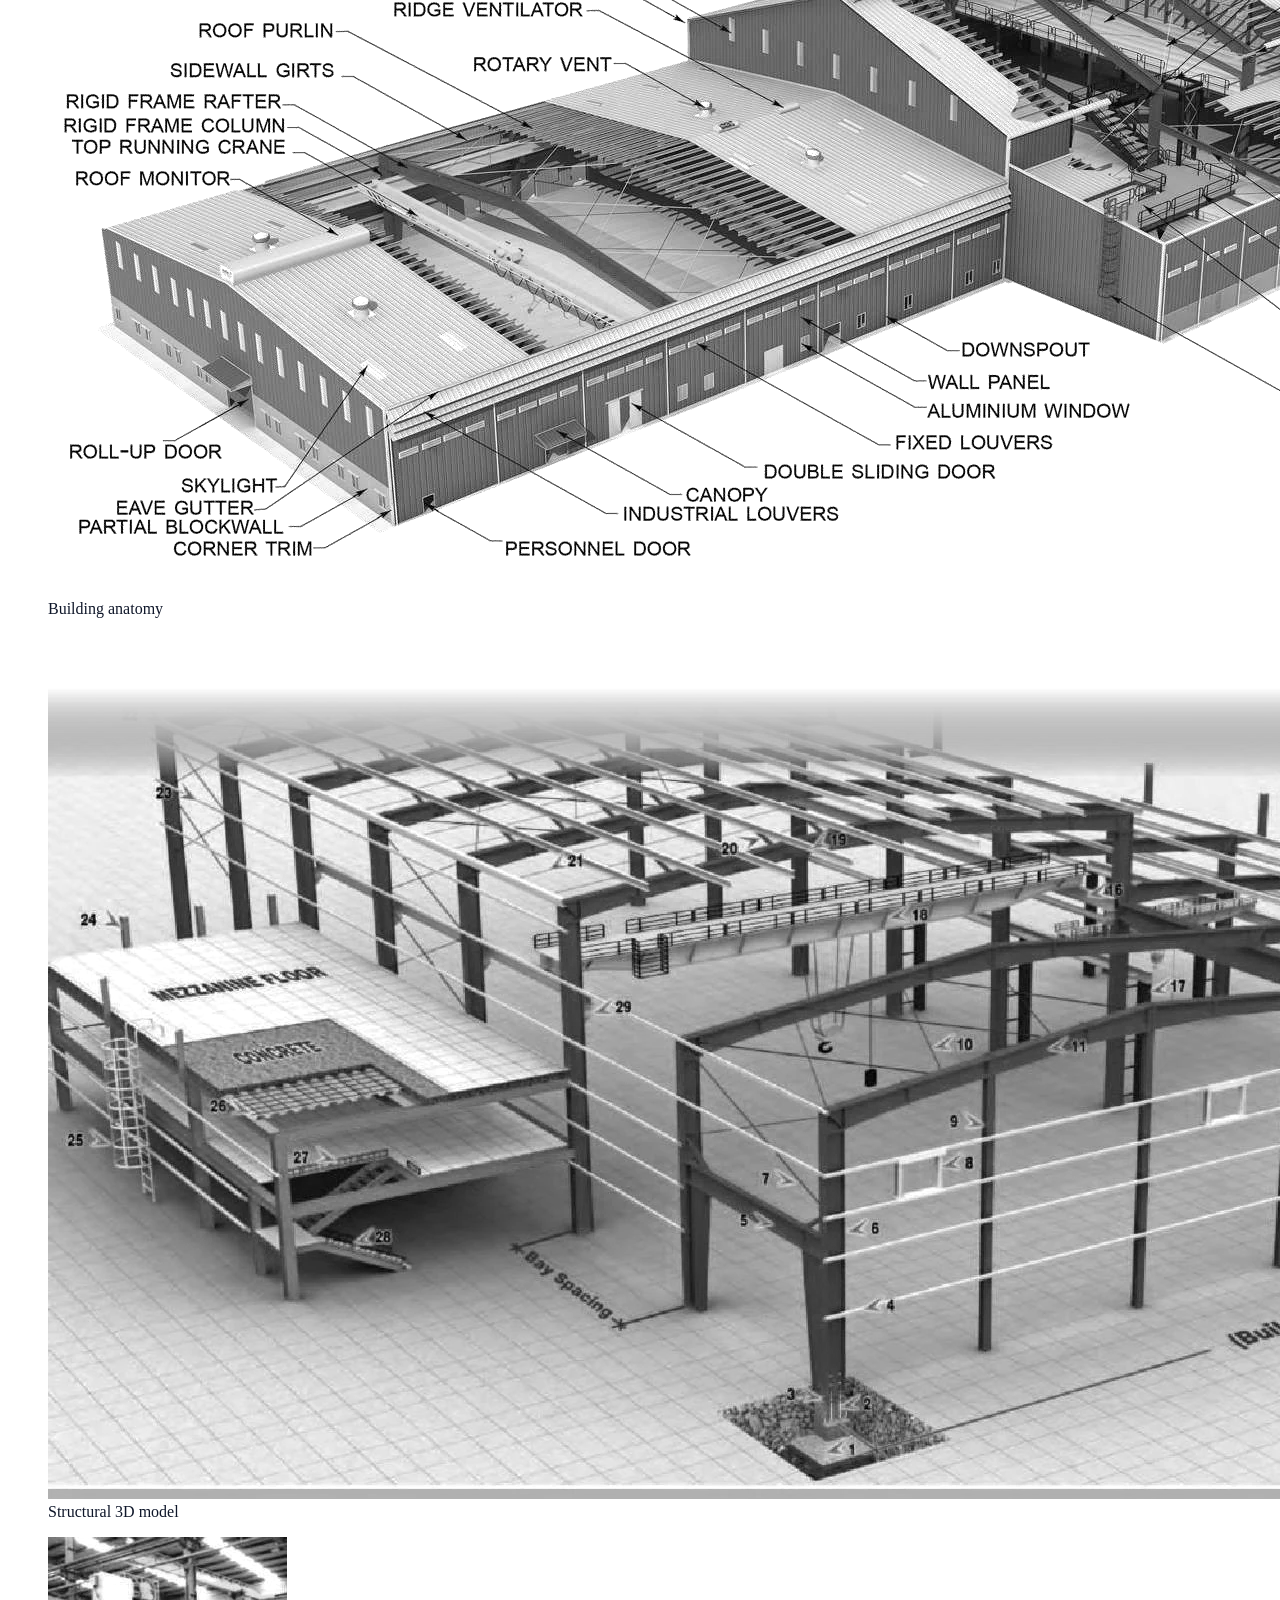
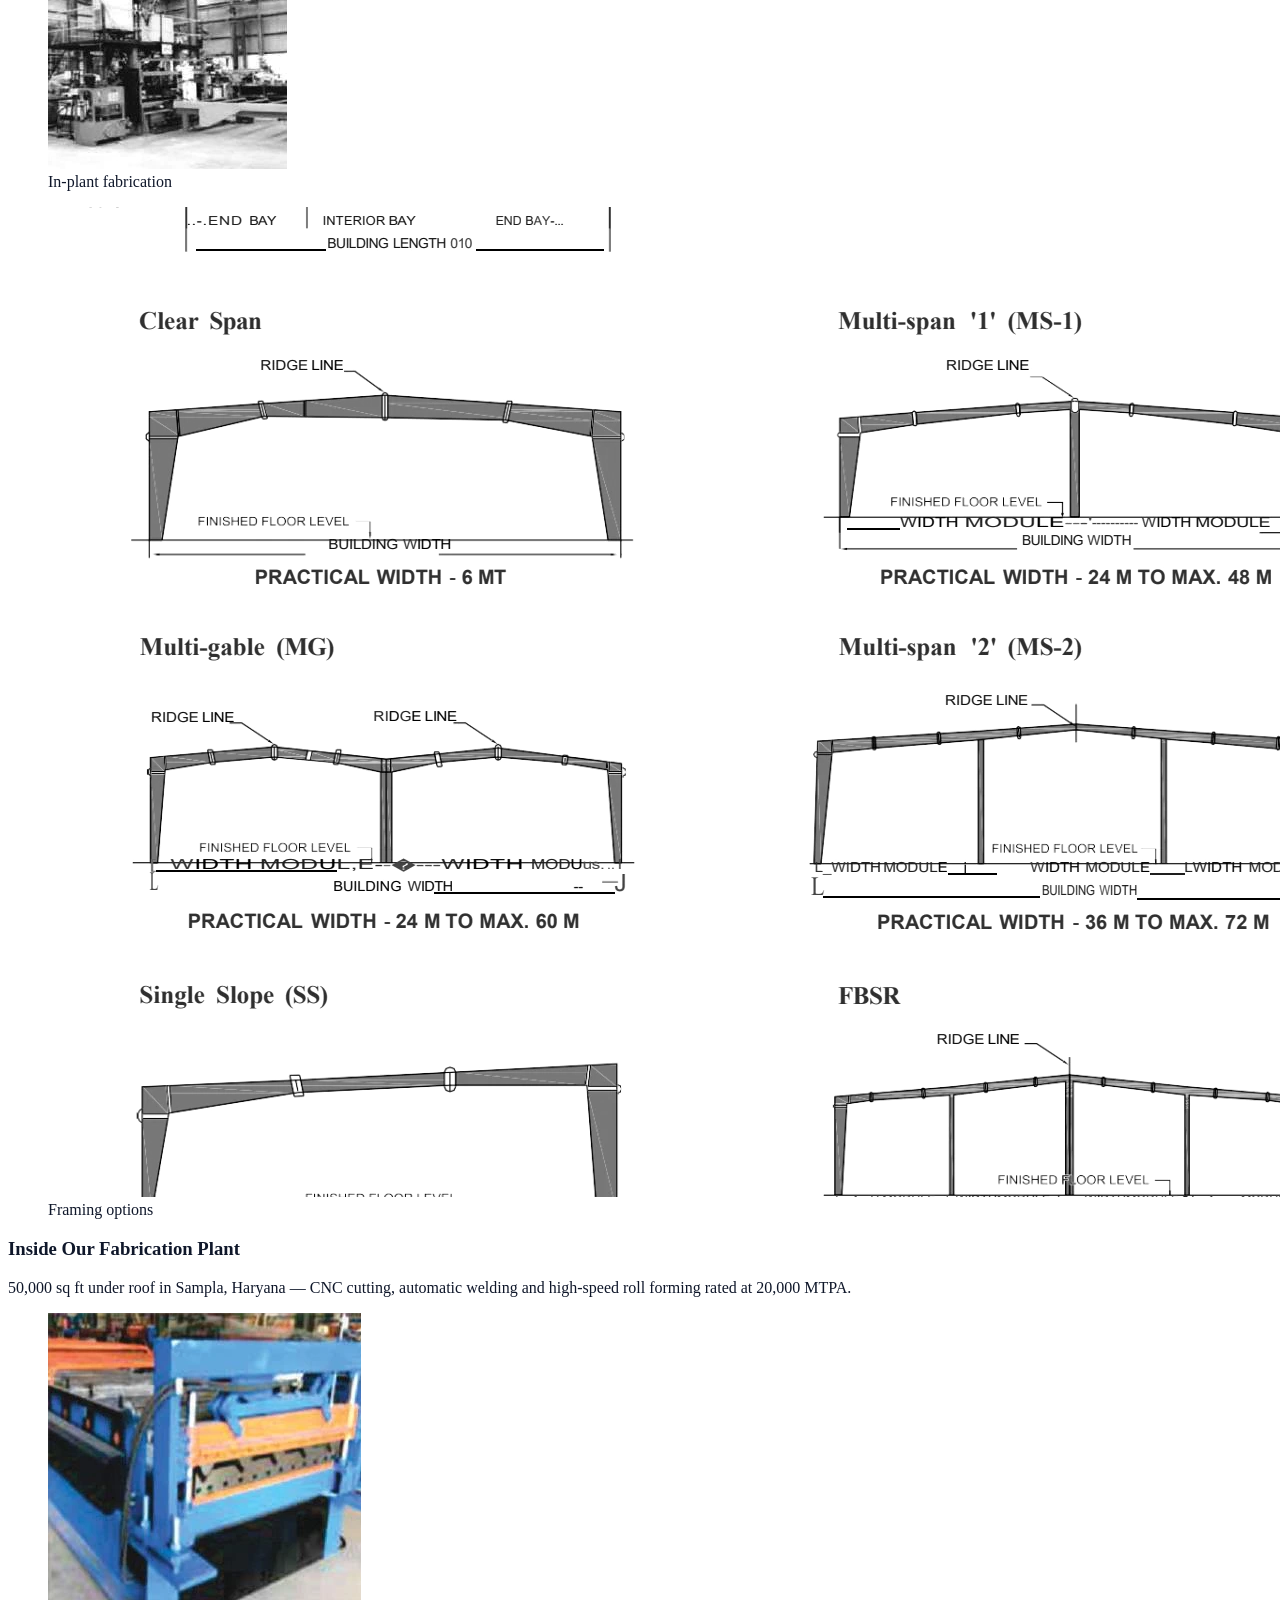
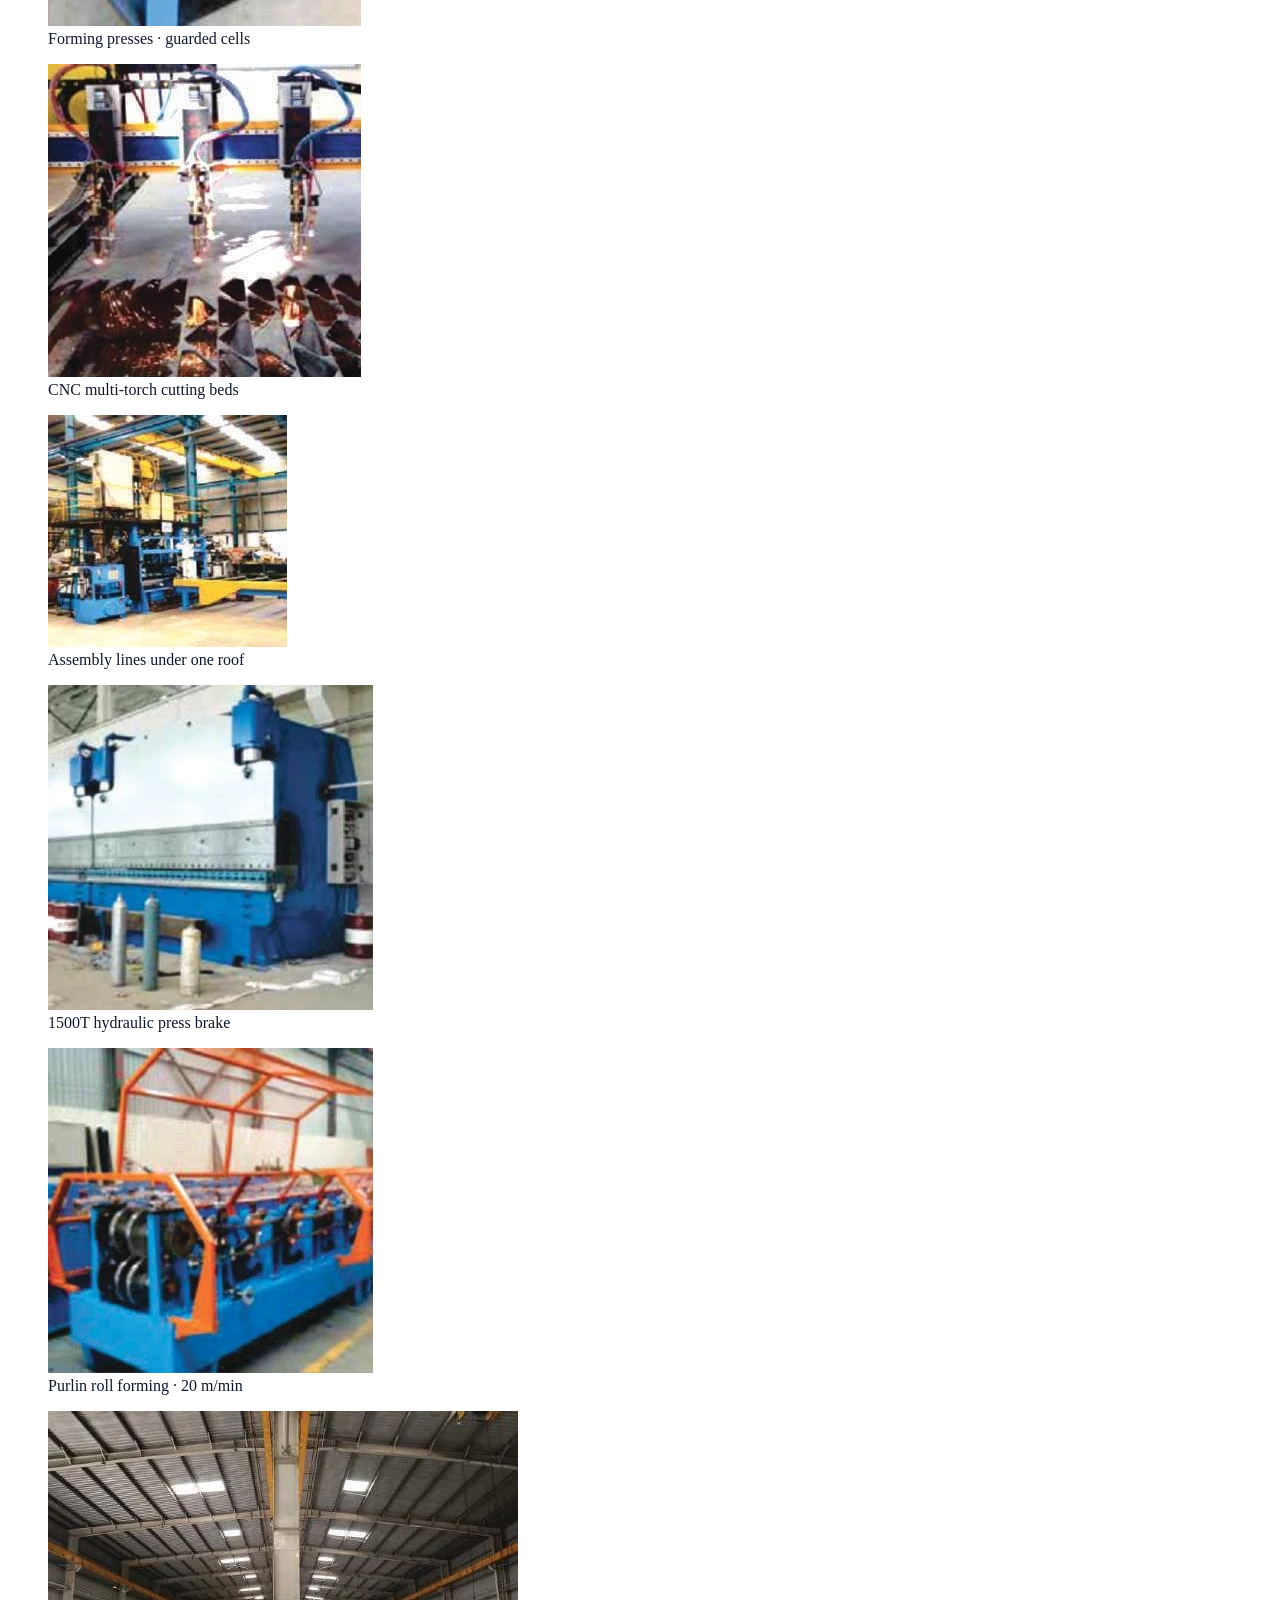
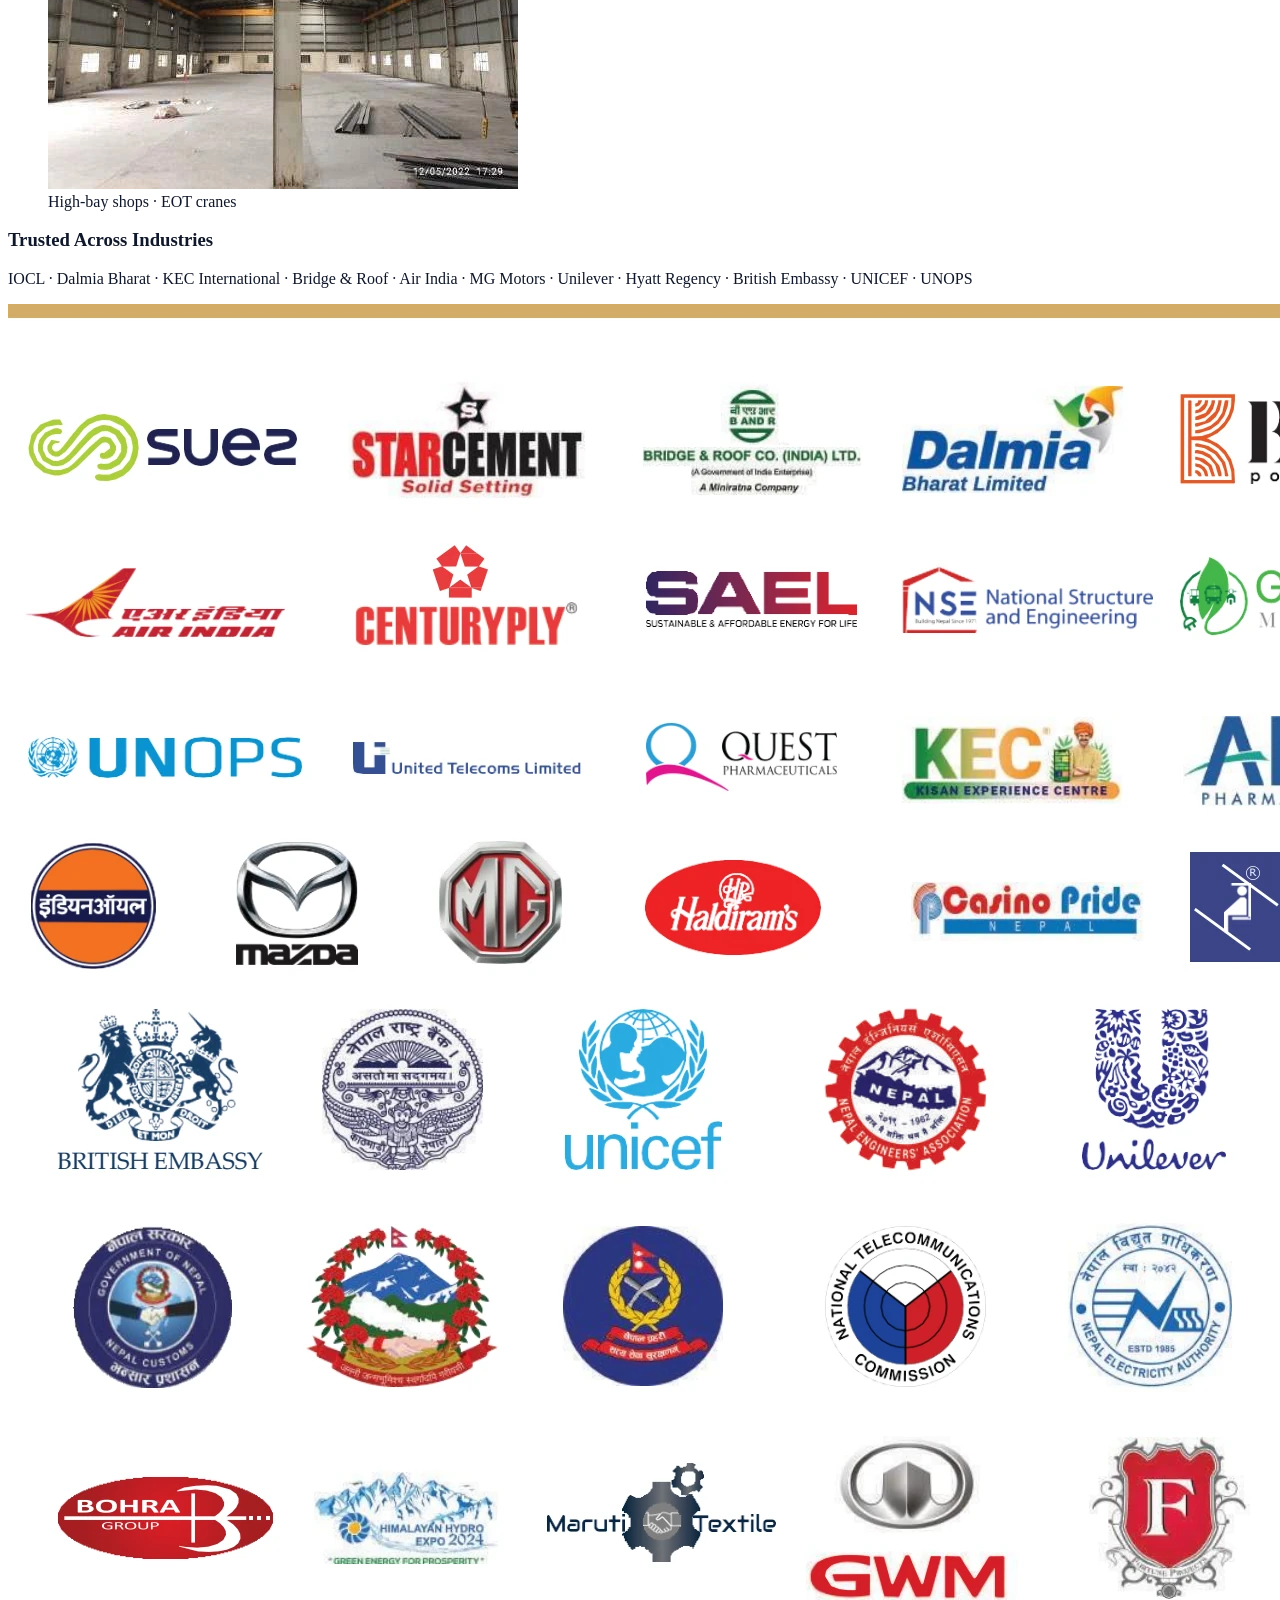
==== commit d9446e11: "Pro upgrade: local asset pack, new sections, React-Bits-style effects, Supabase-ready Send" ====
--- a/index.html
+++ b/index.html
@@ -4,6 +4,13 @@
     <meta charset="UTF-8">
     <meta name="viewport" content="width=device-width, initial-scale=1.0">
     <title>Mathrubhumi Enterprises | We build to admire</title>
+    <meta name="description" content="Mathrubhumi Enterprises — pre-engineered steel buildings and heavy fabrication across India & Nepal. 20,000 MTPA plant, 6–8 week delivery, zero hidden costs.">
+    <meta name="theme-color" content="#0f172a">
+    <meta property="og:title" content="Mathrubhumi Enterprises | We build to admire">
+    <meta property="og:description" content="Precision MS steel structures and industrial fabrication. 20,000 MTPA, 50,000 sq ft plant, pan-India delivery.">
+    <meta property="og:type" content="website">
+    <meta property="og:image" content="assets/industrial-building-render.webp">
+    <link rel="icon" href="assets/growth-emblem.webp">
     
     <link rel="preconnect" href="https://fonts.googleapis.com">
     <link rel="preconnect" href="https://fonts.gstatic.com" crossorigin>
@@ -95,6 +102,57 @@
             transition: opacity 0.35s ease;
         }
         .spotlight:hover::before { opacity: 1; }
+
+        /* ChromaGrid gallery (React-Bits ChromaGrid style) */
+        .chroma-grid img {
+            filter: grayscale(1) contrast(1.04);
+            transition: filter 0.45s ease, transform 0.45s ease;
+        }
+        .chroma-grid img.lit, .chroma-grid img:hover { filter: none; }
+
+        /* StarBorder CTA (React-Bits StarBorder style, lightweight sweep) */
+        .star-cta { position: relative; isolation: isolate; overflow: hidden; }
+        .star-cta::before {
+            content: ""; position: absolute; inset: 0; border-radius: inherit; padding: 1.5px;
+            background: linear-gradient(110deg, transparent 25%, rgba(255,255,255,0.95) 50%, transparent 75%);
+            background-size: 250% 100%; background-position: 120% 0;
+            -webkit-mask: linear-gradient(#fff 0 0) content-box, linear-gradient(#fff 0 0);
+            -webkit-mask-composite: xor; mask-composite: exclude;
+            animation: star-sweep 3.4s linear infinite; pointer-events: none;
+        }
+        @keyframes star-sweep { 0% { background-position: 120% 0; } 100% { background-position: -120% 0; } }
+
+        /* GlareHover cards (React-Bits GlareHover style) */
+        .glare { position: relative; overflow: hidden; }
+        .glare::after {
+            content: ""; position: absolute; inset: -40%; pointer-events: none;
+            background: linear-gradient(var(--ga, 115deg), transparent 42%, rgba(255,255,255,0.5) 50%, transparent 58%);
+            transform: translateX(-130%); opacity: 0;
+        }
+        .glare.glare-on::after { transform: translateX(130%); opacity: 1; transition: transform 0.9s ease, opacity 0.3s ease; }
+
+        /* Rotating hero words (React-Bits RotatingText style) */
+        .rot-word { display: inline-block; will-change: transform, opacity; }
+
+        /* ClickSpark canvas (React-Bits ClickSpark style) */
+        #sparkCanvas { position: fixed; inset: 0; pointer-events: none; z-index: 70; }
+
+        /* StatusMark send button (React-Bits StatusMark style) */
+        .btn-spin {
+            width: 18px; height: 18px; flex: none;
+            border: 2.5px solid rgba(255,255,255,0.35); border-top-color: #fff;
+            border-radius: 50%; display: inline-block; animation: btn-spin 0.7s linear infinite;
+            vertical-align: -4px;
+        }
+        @keyframes btn-spin { to { transform: rotate(360deg); } }
+        .hp-field { position: absolute; left: -9999px; top: auto; width: 1px; height: 1px; opacity: 0; }
+
+        /* Blueprint artwork from the asset pack backs the quote section */
+        #quote {
+            background-image: url("assets/blueprint-pattern.svg");
+            background-repeat: repeat;
+            background-size: 640px 320px;
+        }
     </style>
 </head>
 <body class="antialiased min-h-screen flex flex-col">
@@ -103,7 +161,7 @@
         <div class="max-w-7xl mx-auto px-6 h-20 flex items-center justify-between">
             <div class="flex items-center gap-3">
                 <!-- Minimalist Typographic Logo Replaced with Brand Logo -->
-                <img src="https://i.imgur.com/eq6H5bu.jpeg" alt="Mathrubhumi Enterprises Logo" class="h-12 w-auto object-contain rounded-sm">
+                <img src="assets/growth-emblem.webp" alt="Mathrubhumi Enterprises Logo" class="h-12 w-auto object-contain rounded-sm">
                 <div>
                     <h1 class="font-bold text-lg leading-none tracking-tight text-navy">Mathrubhumi<br>Enterprises</h1>
                 </div>
@@ -111,7 +169,9 @@
             
             <nav class="hidden md:flex items-center gap-8 text-sm font-medium">
                 <a href="#services" class="hover:text-gray-500 transition-colors">Services</a>
+                <a href="#engineering" class="hover:text-gray-500 transition-colors">Engineering</a>
                 <a href="#projects" class="hover:text-gray-500 transition-colors">Projects</a>
+                <a href="#factory" class="hover:text-gray-500 transition-colors">Plant</a>
                 <div class="flex flex-col text-right ml-4">
                     <span class="text-xs text-gray-500">Call Us</span>
                     <a href="tel:8788138586" class="font-semibold">8788138586</a>
@@ -134,9 +194,10 @@
                 </h2>
                 <p class="text-xl text-gray-600 mb-8 max-w-md font-light">
                     Precision MS steel structures and industrial fabrication. Built on trust with <strong class="text-navy font-semibold">zero hidden costs.</strong>
+                    <span class="block mt-3 text-navy font-semibold">Built for <span id="rotWord" class="rot-word">Warehouses</span></span>
                 </p>
                 <div class="flex flex-col sm:flex-row gap-4">
-                    <a href="#quote" data-magnet class="bg-navy text-white text-center px-8 py-4 font-medium hover:bg-gray-800 transition-colors">
+                    <a href="#quote" data-magnet class="star-cta bg-navy text-white text-center px-8 py-4 font-medium hover:bg-gray-800 transition-colors">
                         Start Your Project
                     </a>
                     <a href="#projects" data-magnet class="border border-bordergray bg-white text-center px-8 py-4 font-medium hover:border-navy transition-colors">
@@ -148,9 +209,9 @@
             <!-- Right Image Slideshow Container -->
             <div class="w-full lg:w-1/2 relative h-[400px] lg:h-[600px] bg-lightgrid border border-bordergray overflow-hidden cursor-pointer" onclick="openLightbox(document.getElementById('heroSlide').src)">
                 <div class="absolute top-4 left-4 bg-white/90 backdrop-blur px-3 py-1 text-xs font-semibold tracking-wide border border-bordergray z-20">
-                    Safdarjung Project
-                </div>
-                <img id="heroSlide" src="https://i.imgur.com/7uYCIAy.jpeg" alt="Safdarjung Project Structure" class="w-full h-full object-cover slide-fade absolute inset-0">
+                    Featured Build · PEB Steel
+                </div>
+                <img id="heroSlide" src="assets/industrial-building-render.webp" alt="Pre-engineered steel building render" class="w-full h-full object-cover slide-fade absolute inset-0">
                 
                 <!-- Slideshow Controls -->
                 <div class="absolute bottom-4 right-4 flex gap-2 z-20">
@@ -161,6 +222,15 @@
                         &#8594;
                     </button>
                 </div>
+            </div>
+        </section>
+
+        <section class="border-t border-bordergray bg-navy text-white relative overflow-hidden">
+            <div class="max-w-7xl mx-auto px-6 py-14 grid grid-cols-2 lg:grid-cols-4 gap-8 text-center">
+                <div class="reveal"><div class="text-4xl lg:text-5xl font-bold tracking-tight"><span data-count="20000">0</span></div><div class="text-sm text-gray-300 mt-2 tracking-wide">MTPA fabrication capacity</div></div>
+                <div class="reveal"><div class="text-4xl lg:text-5xl font-bold tracking-tight"><span data-count="50000">0</span></div><div class="text-sm text-gray-300 mt-2 tracking-wide">Sq ft covered plant · Sampla</div></div>
+                <div class="reveal"><div class="text-4xl lg:text-5xl font-bold tracking-tight"><span data-count="500000">0</span></div><div class="text-sm text-gray-300 mt-2 tracking-wide">Sq m covered space delivered</div></div>
+                <div class="reveal"><div class="text-4xl lg:text-5xl font-bold tracking-tight"><span data-count="18" data-suffix="+">0</span></div><div class="text-sm text-gray-300 mt-2 tracking-wide">States served + Nepal</div></div>
             </div>
         </section>
 
@@ -208,6 +278,37 @@
             </div>
         </section>
 
+        <section id="engineering" class="border-t border-bordergray bg-white relative">
+            <div class="max-w-7xl mx-auto px-6 py-24">
+                <div class="mb-12 reveal">
+                    <h3 class="blur-text text-3xl font-bold tracking-tight mb-4">Engineered, Not Just Built</h3>
+                    <p class="text-gray-500 max-w-xl">STAAD.Pro + TEKLA BIM modelling, tapered frames and Hi-Rib cladding — the engineering behind every span we ship.</p>
+                </div>
+                <figure class="reveal border border-bordergray bg-lightgrid mb-4 cursor-zoom-in overflow-hidden" onclick="openLightbox('assets/building-components-cutaway.webp')">
+                    <img src="assets/building-components-cutaway.webp" alt="Annotated 3D cutaway of a steel building and its components." loading="lazy" class="w-full h-auto object-cover">
+                    <figcaption class="px-6 py-4 text-sm font-medium bg-white border-t border-bordergray">Anatomy of a Mathrubhumi PEB — framing, purlins, cladding, ventilation and access in one bolted kit.</figcaption>
+                </figure>
+                <div class="grid grid-cols-1 sm:grid-cols-2 lg:grid-cols-4 gap-4">
+                    <figure class="reveal border border-bordergray bg-white overflow-hidden cursor-zoom-in" onclick="openLightbox('assets/framing-configurations.webp')">
+                        <img src="assets/framing-configurations.webp" alt="Engineering diagrams of clear-span, multi-span and single-slope building frames." loading="lazy" class="w-full h-52 object-cover">
+                        <figcaption class="px-4 py-3 text-sm font-medium">Clear, multi-span &amp; single-slope frames</figcaption>
+                    </figure>
+                    <figure class="reveal border border-bordergray bg-white overflow-hidden cursor-zoom-in" onclick="openLightbox('assets/crane-and-joist-detail.webp')">
+                        <img src="assets/crane-and-joist-detail.webp" alt="Structural drawings of a crane frame and joist connection." loading="lazy" class="w-full h-52 object-cover">
+                        <figcaption class="px-4 py-3 text-sm font-medium">Crane beams &amp; joist connections</figcaption>
+                    </figure>
+                    <figure class="reveal border border-bordergray bg-white overflow-hidden cursor-zoom-in" onclick="openLightbox('assets/roof-panel-profile.webp')">
+                        <img src="assets/roof-panel-profile.webp" alt="Dimensioned cross-section of a profiled metal roof panel." loading="lazy" class="w-full h-52 object-cover">
+                        <figcaption class="px-4 py-3 text-sm font-medium">Hi-Rib panel profile · 32 mm rib</figcaption>
+                    </figure>
+                    <figure class="reveal border border-bordergray bg-white overflow-hidden cursor-zoom-in" onclick="openLightbox('assets/multi-bay-structure-model.webp')">
+                        <img src="assets/multi-bay-structure-model.webp" alt="3D model of a multi-bay steel building frame." loading="lazy" class="w-full h-52 object-cover">
+                        <figcaption class="px-4 py-3 text-sm font-medium">Multi-bay 3D structural model</figcaption>
+                    </figure>
+                </div>
+            </div>
+        </section>
+
         <section id="projects" class="border-t border-bordergray bg-lightgrid relative">
             <div class="max-w-7xl mx-auto px-6 py-24">
                 <div class="flex flex-col lg:flex-row justify-between items-end mb-12 gap-6">
@@ -221,19 +322,86 @@
                 </div>
 
                 <!-- Horizontal Scroll Gallery -->
-                <div class="flex overflow-x-auto gap-4 pb-8 no-scrollbar snap-x">
-                    <!-- Gallery Images injected via JS below, but here are the first few hardcoded for fast loading -->
-                    <img src="https://i.imgur.com/7uYCIAy.jpeg" alt="Safdarjung Site 1" class="h-64 lg:h-96 w-auto object-cover border border-bordergray snap-start cursor-zoom-in hover:opacity-90 transition-opacity" onclick="openLightbox(this.src)">
-                    <img src="https://i.imgur.com/NcoYkDs.jpeg" alt="Safdarjung Site 2" class="h-64 lg:h-96 w-auto object-cover border border-bordergray snap-start cursor-zoom-in hover:opacity-90 transition-opacity" onclick="openLightbox(this.src)">
-                    <img src="https://i.imgur.com/H7ADlCI.jpeg" alt="Safdarjung Site 3" class="h-64 lg:h-96 w-auto object-cover border border-bordergray snap-start cursor-zoom-in hover:opacity-90 transition-opacity" onclick="openLightbox(this.src)">
-                    <img src="https://i.imgur.com/1uKI9UI.jpeg" alt="Safdarjung Site 4" class="h-64 lg:h-96 w-auto object-cover border border-bordergray snap-start cursor-zoom-in hover:opacity-90 transition-opacity" onclick="openLightbox(this.src)">
-                    <img src="https://i.imgur.com/YzIWjMU.jpeg" alt="Safdarjung Site 5" class="h-64 lg:h-96 w-auto object-cover border border-bordergray snap-start cursor-zoom-in hover:opacity-90 transition-opacity" onclick="openLightbox(this.src)">
-                    <img src="https://i.imgur.com/GaXqmjN.jpeg" alt="Safdarjung Site 6" class="h-64 lg:h-96 w-auto object-cover border border-bordergray snap-start cursor-zoom-in hover:opacity-90 transition-opacity" onclick="openLightbox(this.src)">
-                    <img src="https://i.imgur.com/uMZp6ZF.jpeg" alt="Safdarjung Site 7" class="h-64 lg:h-96 w-auto object-cover border border-bordergray snap-start cursor-zoom-in hover:opacity-90 transition-opacity" onclick="openLightbox(this.src)">
-                    <img src="https://i.imgur.com/eQdUxS6.jpeg" alt="Safdarjung Site 8" class="h-64 lg:h-96 w-auto object-cover border border-bordergray snap-start cursor-zoom-in hover:opacity-90 transition-opacity" onclick="openLightbox(this.src)">
-                    <img src="https://i.imgur.com/6JizYtv.jpeg" alt="Safdarjung Site 9" class="h-64 lg:h-96 w-auto object-cover border border-bordergray snap-start cursor-zoom-in hover:opacity-90 transition-opacity" onclick="openLightbox(this.src)">
-                    <img src="https://i.imgur.com/3mgi0Hx.jpeg" alt="Safdarjung Site 10" class="h-64 lg:h-96 w-auto object-cover border border-bordergray snap-start cursor-zoom-in hover:opacity-90 transition-opacity" onclick="openLightbox(this.src)">
-                </div>
+                <!-- ChromaGrid project gallery: local assets, color follows the cursor -->
+                <div class="chroma-grid grid grid-cols-1 sm:grid-cols-2 lg:grid-cols-4 gap-4" id="projectGal">
+                    <figure class="border border-bordergray bg-white overflow-hidden cursor-zoom-in" onclick="openLightbox('assets/steel-frame-erection.webp')">
+                        <img src="assets/steel-frame-erection.webp" alt="Multi-bay steel frame during construction." loading="lazy" class="w-full h-56 lg:h-64 object-cover">
+                        <figcaption class="px-4 py-3 text-sm font-medium">Multi-bay frame erection</figcaption>
+                    </figure>
+                    <figure class="border border-bordergray bg-white overflow-hidden cursor-zoom-in" onclick="openLightbox('assets/aerial-site-view.webp')">
+                        <img src="assets/aerial-site-view.webp" alt="Aerial view of a steel-frame construction site." loading="lazy" class="w-full h-56 lg:h-64 object-cover">
+                        <figcaption class="px-4 py-3 text-sm font-medium">Aerial site view</figcaption>
+                    </figure>
+                    <figure class="border border-bordergray bg-white overflow-hidden cursor-zoom-in" onclick="openLightbox('assets/workshop-exterior.webp')">
+                        <img src="assets/workshop-exterior.webp" alt="Exterior of an industrial workshop with large entry bays." loading="lazy" class="w-full h-56 lg:h-64 object-cover">
+                        <figcaption class="px-4 py-3 text-sm font-medium">Delivered workshop exterior</figcaption>
+                    </figure>
+                    <figure class="border border-bordergray bg-white overflow-hidden cursor-zoom-in" onclick="openLightbox('assets/workshop-interior.webp')">
+                        <img src="assets/workshop-interior.webp" alt="Interior of a high-bay workshop with overhead cranes." loading="lazy" class="w-full h-56 lg:h-64 object-cover">
+                        <figcaption class="px-4 py-3 text-sm font-medium">High-bay interiors</figcaption>
+                    </figure>
+                    <figure class="border border-bordergray bg-white overflow-hidden cursor-zoom-in" onclick="openLightbox('assets/building-components-cutaway.webp')">
+                        <img src="assets/building-components-cutaway.webp" alt="Annotated 3D cutaway of a steel building and its components." loading="lazy" class="w-full h-56 lg:h-64 object-cover">
+                        <figcaption class="px-4 py-3 text-sm font-medium">Building anatomy</figcaption>
+                    </figure>
+                    <figure class="border border-bordergray bg-white overflow-hidden cursor-zoom-in" onclick="openLightbox('assets/multi-bay-structure-model.webp')">
+                        <img src="assets/multi-bay-structure-model.webp" alt="3D model of a multi-bay steel building frame." loading="lazy" class="w-full h-56 lg:h-64 object-cover">
+                        <figcaption class="px-4 py-3 text-sm font-medium">Structural 3D model</figcaption>
+                    </figure>
+                    <figure class="border border-bordergray bg-white overflow-hidden cursor-zoom-in" onclick="openLightbox('assets/fabrication-line.webp')">
+                        <img src="assets/fabrication-line.webp" alt="Fabrication machinery inside a covered workshop." loading="lazy" class="w-full h-56 lg:h-64 object-cover">
+                        <figcaption class="px-4 py-3 text-sm font-medium">In-plant fabrication</figcaption>
+                    </figure>
+                    <figure class="border border-bordergray bg-white overflow-hidden cursor-zoom-in" onclick="openLightbox('assets/framing-configurations.webp')">
+                        <img src="assets/framing-configurations.webp" alt="Engineering diagrams of clear-span, multi-span and single-slope building frames." loading="lazy" class="w-full h-56 lg:h-64 object-cover">
+                        <figcaption class="px-4 py-3 text-sm font-medium">Framing options</figcaption>
+                    </figure>
+                </div>
+            </div>
+        </section>
+
+        <section id="factory" class="border-t border-bordergray bg-white relative">
+            <div class="max-w-7xl mx-auto px-6 py-24">
+                <div class="mb-12 reveal">
+                    <h3 class="blur-text text-3xl font-bold tracking-tight mb-4">Inside Our Fabrication Plant</h3>
+                    <p class="text-gray-500 max-w-xl">50,000 sq ft under roof in Sampla, Haryana — CNC cutting, automatic welding and high-speed roll forming rated at 20,000 MTPA.</p>
+                </div>
+                <div class="grid grid-cols-1 sm:grid-cols-2 lg:grid-cols-3 gap-4">
+                    <figure class="reveal border border-bordergray bg-white overflow-hidden cursor-zoom-in" onclick="openLightbox('assets/forming-machine-closeup.webp')">
+                        <img src="assets/forming-machine-closeup.webp" alt="Close-up of blue forming equipment with orange safety guards." loading="lazy" class="w-full h-60 object-cover">
+                        <figcaption class="px-4 py-3 text-sm font-medium">Forming presses · guarded cells</figcaption>
+                    </figure>
+                    <figure class="reveal border border-bordergray bg-white overflow-hidden cursor-zoom-in" onclick="openLightbox('assets/cnc-cutting-torches.webp')">
+                        <img src="assets/cnc-cutting-torches.webp" alt="Multiple CNC cutting torches above a steel plate." loading="lazy" class="w-full h-60 object-cover">
+                        <figcaption class="px-4 py-3 text-sm font-medium">CNC multi-torch cutting beds</figcaption>
+                    </figure>
+                    <figure class="reveal border border-bordergray bg-white overflow-hidden cursor-zoom-in" onclick="openLightbox('assets/fabrication-line.webp')">
+                        <img src="assets/fabrication-line.webp" alt="Fabrication machinery inside a covered workshop." loading="lazy" class="w-full h-60 object-cover">
+                        <figcaption class="px-4 py-3 text-sm font-medium">Assembly lines under one roof</figcaption>
+                    </figure>
+                    <figure class="reveal border border-bordergray bg-white overflow-hidden cursor-zoom-in" onclick="openLightbox('assets/hydraulic-press-brake.webp')">
+                        <img src="assets/hydraulic-press-brake.webp" alt="Hydraulic press brake for forming metal plate." loading="lazy" class="w-full h-60 object-cover">
+                        <figcaption class="px-4 py-3 text-sm font-medium">1500T hydraulic press brake</figcaption>
+                    </figure>
+                    <figure class="reveal border border-bordergray bg-white overflow-hidden cursor-zoom-in" onclick="openLightbox('assets/purlin-roll-former.webp')">
+                        <img src="assets/purlin-roll-former.webp" alt="Roll-forming machine with a row of metal forming rollers." loading="lazy" class="w-full h-60 object-cover">
+                        <figcaption class="px-4 py-3 text-sm font-medium">Purlin roll forming · 20 m/min</figcaption>
+                    </figure>
+                    <figure class="reveal border border-bordergray bg-white overflow-hidden cursor-zoom-in" onclick="openLightbox('assets/workshop-interior.webp')">
+                        <img src="assets/workshop-interior.webp" alt="Interior of a high-bay workshop with overhead cranes." loading="lazy" class="w-full h-60 object-cover">
+                        <figcaption class="px-4 py-3 text-sm font-medium">High-bay shops · EOT cranes</figcaption>
+                    </figure>
+                </div>
+            </div>
+        </section>
+
+        <section id="clients" class="border-t border-bordergray bg-lightgrid relative">
+            <div class="max-w-7xl mx-auto px-6 py-20 text-center">
+                <div class="reveal">
+                    <h3 class="blur-text text-3xl font-bold tracking-tight mb-4">Trusted Across Industries</h3>
+                    <p class="text-gray-500 max-w-2xl mx-auto mb-10">IOCL · Dalmia Bharat · KEC International · Bridge &amp; Roof · Air India · MG Motors · Unilever · Hyatt Regency · British Embassy · UNICEF · UNOPS</p>
+                </div>
+                <img src="assets/client-partner-logo-sheet.webp" alt="Collage of client, institutional and partner logos." loading="lazy" class="reveal mx-auto max-w-4xl w-full border border-bordergray bg-white">
             </div>
         </section>
 
@@ -245,6 +413,7 @@
                 </div>
 
                 <form id="quoteForm" class="bg-lightgrid p-8 lg:p-12 border border-bordergray">
+                    <input type="text" id="company_website" name="company_website" class="hp-field" tabindex="-1" autocomplete="off" aria-hidden="true">
                     <div class="grid grid-cols-1 md:grid-cols-2 gap-6 mb-6">
                         <div>
                             <label class="block text-sm font-semibold mb-2 text-navy">Full Name</label>
@@ -293,8 +462,8 @@
                         <textarea id="clientMessage" rows="4" required class="w-full p-4 minimal-input" placeholder="Tell us about your project scale, specific requirements, and timeline..."></textarea>
                     </div>
 
-                    <button type="submit" class="w-full bg-navy text-white font-semibold p-4 hover:bg-gray-800 transition-colors flex items-center justify-center gap-2">
-                        Submit Request Form
+                    <button type="submit" id="sendBtn" class="w-full bg-navy text-white font-semibold p-4 hover:bg-gray-800 transition-colors flex items-center justify-center gap-2">
+                        <span id="sendLabel">Submit Request Form</span>
                         <svg class="w-4 h-4" fill="none" stroke="currentColor" viewBox="0 0 24 24"><path stroke-linecap="square" stroke-linejoin="miter" stroke-width="2" d="M14 5l7 7m0 0l-7 7m7-7H3"></path></svg>
                     </button>
                     
@@ -307,19 +476,31 @@
 
     </main>
 
-    <footer class="bg-white border-t border-bordergray py-12">
-        <div class="max-w-7xl mx-auto px-6 flex flex-col md:flex-row justify-between items-center gap-6">
-            <div class="flex items-center gap-3">
-                <img src="https://i.imgur.com/eq6H5bu.jpeg" alt="Logo" class="h-8 w-auto object-contain rounded-sm">
-                <span class="font-bold tracking-tight">Mathrubhumi Enterprises</span>
-            </div>
-            <div class="text-sm text-gray-500 flex flex-col md:flex-row gap-4 md:gap-8 items-center">
-                <span>Email: Mathrubhumie@gmail.com</span>
-                <span>Phone: 8788138586</span>
-            </div>
-            <div class="text-xs text-gray-400">
-                &copy; 2026 Mathrubhumi Enterprises.
-            </div>
+    <footer class="bg-navy text-white py-14">
+        <div class="max-w-7xl mx-auto px-6 grid grid-cols-1 md:grid-cols-3 gap-10">
+            <div>
+                <div class="flex items-center gap-3 mb-4">
+                    <img src="assets/growth-emblem.webp" alt="Logo" class="h-9 w-auto object-contain rounded-sm bg-white">
+                    <span class="font-bold tracking-tight text-lg">Mathrubhumi Enterprises</span>
+                </div>
+                <p class="text-sm text-gray-300">Engineered for strength, delivering precision nationwide. Pre-engineered steel buildings from design to erection.</p>
+            </div>
+            <div class="text-sm">
+                <h5 class="font-bold mb-3 tracking-wide">OFFICES &amp; PLANT</h5>
+                <p class="text-gray-300 mb-2">Chapra, Bihar — Head Office</p>
+                <p class="text-gray-300 mb-2">Udyog Vihar V, Gurugram — Design Hub</p>
+                <p class="text-gray-300">Sampla, Haryana — 50,000 sq ft Plant</p>
+            </div>
+            <div class="text-sm">
+                <h5 class="font-bold mb-3 tracking-wide">CONTACT</h5>
+                <p class="mb-2"><a href="mailto:Mathrubhumie@gmail.com" class="text-gray-300 hover:text-white transition-colors">Mathrubhumie@gmail.com</a></p>
+                <p class="mb-4"><a href="tel:8788138586" class="text-gray-300 hover:text-white transition-colors">+91 8788138586</a></p>
+                <a href="#quote" class="inline-block border border-gray-500 px-6 py-2.5 hover:bg-white hover:text-navy transition-colors">Request Estimate</a>
+            </div>
+        </div>
+        <div class="max-w-7xl mx-auto px-6 mt-10 pt-6 border-t border-gray-700 text-xs text-gray-400 flex flex-col md:flex-row justify-between gap-2">
+            <span>&copy; 2026 Mathrubhumi Enterprises. All rights reserved.</span>
+            <span>20,000 MTPA · ISO 9001 process · IS / AISC / MBMA</span>
         </div>
     </footer>
 
@@ -337,16 +518,10 @@
     <script>
         // --- 1. SLIDESHOW LOGIC ---
         const images = [
-            'https://i.imgur.com/7uYCIAy.jpeg',
-            'https://i.imgur.com/NcoYkDs.jpeg',
-            'https://i.imgur.com/H7ADlCI.jpeg',
-            'https://i.imgur.com/1uKI9UI.jpeg',
-            'https://i.imgur.com/YzIWjMU.jpeg',
-            'https://i.imgur.com/GaXqmjN.jpeg',
-            'https://i.imgur.com/uMZp6ZF.jpeg',
-            'https://i.imgur.com/eQdUxS6.jpeg',
-            'https://i.imgur.com/6JizYtv.jpeg',
-            'https://i.imgur.com/3mgi0Hx.jpeg'
+            'assets/industrial-building-render.webp',
+            'assets/steel-frame-erection.webp',
+            'assets/aerial-site-view.webp',
+            'assets/workshop-exterior.webp'
         ];
         
         let currentSlideIndex = 0;
@@ -460,35 +635,61 @@
         const quoteForm = document.getElementById('quoteForm');
         const formSuccessMsg = document.getElementById('formSuccessMsg');
         
-        quoteForm.addEventListener('submit', function(e) {
-            e.preventDefault();
-            
-            // Gather basic data
-            const name = document.getElementById('clientName').value.trim();
-            const phone = document.getElementById('clientPhone').value.trim();
-            const email = document.getElementById('clientEmail').value.trim();
-            const location = document.getElementById('clientLocation').value.trim();
-            const message = document.getElementById('clientMessage').value.trim();
-
-            // Gather dynamic services
+        // --- Lead capture: Supabase direct insert with mailto fallback ---
+        // ★★ PASTE KEYS TO GO LIVE — until then Send behaves exactly as before. ★★
+        const SUPABASE_URL = "";
+        const SUPABASE_ANON_KEY = "";
+        const LEADS_TABLE = "leads";
+
+        const sendBtn = document.getElementById('sendBtn');
+        const sendBtnHTML = sendBtn.innerHTML;
+        function setSendState(mode, text) {
+            if (mode === 'sending') {
+                sendBtn.disabled = true;
+                sendBtn.innerHTML = '<span class="btn-spin"></span><span>Saving…</span>';
+            } else if (mode === 'sent') {
+                sendBtn.disabled = true;
+                sendBtn.innerHTML = '<span>✓ Saved — we will be in touch</span>';
+                setTimeout(() => { sendBtn.disabled = false; sendBtn.innerHTML = sendBtnHTML; }, 4500);
+            } else {
+                sendBtn.disabled = false;
+                sendBtn.innerHTML = sendBtnHTML;
+            }
+            if (text) {
+                formSuccessMsg.textContent = text;
+                formSuccessMsg.classList.remove('hidden');
+            }
+        }
+
+        function collectLead() {
+            const data = {
+                name: document.getElementById('clientName').value.trim(),
+                phone: document.getElementById('clientPhone').value.trim(),
+                email: document.getElementById('clientEmail').value.trim(),
+                location: document.getElementById('clientLocation').value.trim(),
+                message: document.getElementById('clientMessage').value.trim()
+            };
             let servicesText = "";
-            const serviceRows = document.querySelectorAll('.service-row');
-            serviceRows.forEach((row, index) => {
+            const rows = [];
+            document.querySelectorAll('.service-row').forEach((row, index) => {
                 const sName = row.querySelector('.service-name').value.trim();
                 const sQty = row.querySelector('.service-qty').value.trim();
                 if (sName) {
+                    rows.push({ service: sName, qty: sQty });
                     servicesText += `  ${index + 1}. ${sName} - ${sQty}\n`;
                 }
             });
-
-            // Construct perfectly formatted email body
-            const subject = encodeURIComponent(`New Project Inquiry from ${name}`);
+            return { data, servicesText, rows };
+        }
+
+        function sendViaMailto(data, servicesText) {
+            const subject = encodeURIComponent(`New Project Inquiry from ${data.name}`);
             const bodyText = `New Lead Details:
 -----------------------------------------
-👤 Name: ${name}
-📞 Phone: ${phone}
-✉️ Email: ${email}
-📍 Location: ${location || 'Not provided'}
+👤 Name: ${data.name}
+📞 Phone: ${data.phone}
+✉️ Email: ${data.email}
+📍 Location: ${data.location || 'Not provided'}
 
 🛠️ Required Services & Quantities:
 -----------------------------------------
@@ -496,14 +697,47 @@
 
 📝 Project Description:
 -----------------------------------------
-${message}`;
-
-            const body = encodeURIComponent(bodyText);
-            
-            // Open user's default email client
-            window.location.href = `mailto:Mathrubhumie@gmail.com?subject=${subject}&body=${body}`;
-            
-            // Show success briefly
+${data.message}`;
+            window.location.href = `mailto:Mathrubhumie@gmail.com?subject=${subject}&body=${encodeURIComponent(bodyText)}`;
+        }
+
+        async function saveLeadToDb(payload) {
+            const res = await fetch(SUPABASE_URL + '/rest/v1/' + LEADS_TABLE, {
+                method: 'POST',
+                headers: {
+                    'apikey': SUPABASE_ANON_KEY,
+                    'Authorization': 'Bearer ' + SUPABASE_ANON_KEY,
+                    'Content-Type': 'application/json',
+                    'Prefer': 'return=minimal'
+                },
+                body: JSON.stringify(payload)
+            });
+            if (!res.ok) throw new Error('db ' + res.status);
+        }
+
+        quoteForm.addEventListener('submit', async function(e) {
+            e.preventDefault();
+            if (document.getElementById('company_website').value) return; // honeypot: bots leave quietly
+
+            const { data, servicesText, rows } = collectLead();
+            setSendState('sending');
+
+            if (SUPABASE_URL && SUPABASE_ANON_KEY) {
+                try {
+                    await saveLeadToDb({
+                        name: data.name, phone: data.phone, email: data.email,
+                        location: data.location || null, services: rows, message: data.message
+                    });
+                    setSendState('sent', 'Request saved! Our team will contact you shortly.');
+                    setTimeout(() => { formSuccessMsg.classList.add('hidden'); }, 5000);
+                    quoteForm.reset();
+                    return;
+                } catch (err) { /* fall through to email — no lead is ever lost */ }
+            }
+
+            sendViaMailto(data, servicesText);
+            setSendState('idle');
+            formSuccessMsg.textContent = 'Request prepared! Opening your email client...';
             formSuccessMsg.classList.remove('hidden');
             setTimeout(() => {
                 formSuccessMsg.classList.add('hidden');
@@ -611,7 +845,7 @@
             revealEach('#services .mb-16, #services .grid > div, #projects .mb-12, #quote .text-center, #quoteForm, footer > div');
 
             // Gallery images glide in as a staggered row
-            var gal = document.querySelector('#projects .no-scrollbar');
+                var gal = document.querySelector('#projectGal');
             if (gal) {
                 gsap.from(gal.querySelectorAll('img'), {
                     x: 60, opacity: 0, duration: 0.8, ease: 'power3.out', stagger: 0.08,
@@ -657,5 +891,134 @@
             window.addEventListener('load', function () { ScrollTrigger.refresh(); });
         })();
     </script>
+
+    <script>
+        // --- 5. PRO PACK: CountUp, BlurText, RotatingText, Glare, ClickSpark, ChromaGrid ---
+        (function () {
+            'use strict';
+
+            var reduceMotion = window.matchMedia('(prefers-reduced-motion: reduce)').matches;
+            var hasGsap = (typeof gsap !== 'undefined');
+            var hasST = (typeof ScrollTrigger !== 'undefined');
+            if (!hasGsap || reduceMotion) return;
+            if (hasST) { gsap.registerPlugin(ScrollTrigger); }
+
+            // Generic reveals for injected sections
+            if (hasST) {
+                gsap.utils.toArray('.reveal').forEach(function (el) {
+                    gsap.from(el, {
+                        y: 36, opacity: 0, duration: 0.9, ease: 'power3.out',
+                        scrollTrigger: { trigger: el, start: 'top 88%', once: true }
+                    });
+                });
+                // BlurText headers (React-Bits BlurText style)
+                gsap.utils.toArray('.blur-text').forEach(function (el) {
+                    gsap.from(el, {
+                        filter: 'blur(14px)', opacity: 0, y: 18, duration: 1.1, ease: 'power3.out',
+                        scrollTrigger: { trigger: el, start: 'top 86%', once: true }
+                    });
+                });
+            }
+
+            // CountUp stats (React-Bits CountUp style)
+            document.querySelectorAll('[data-count]').forEach(function (el) {
+                var end = parseFloat(el.getAttribute('data-count')) || 0;
+                var suf = el.getAttribute('data-suffix') || '';
+                var obj = { v: 0 };
+                var render = function () { el.textContent = Math.round(obj.v).toLocaleString('en-US') + suf; };
+                if (!hasST) { obj.v = end; render(); return; }
+                ScrollTrigger.create({
+                    trigger: el, start: 'top 88%', once: true,
+                    onEnter: function () { gsap.to(obj, { v: end, duration: 2, ease: 'power2.out', onUpdate: render }); }
+                });
+            });
+
+            // Rotating hero words (React-Bits RotatingText style)
+            var words = ['Warehouses', 'Aircraft hangars', 'Factories', 'Cold storages', 'Showrooms'];
+            var rot = document.getElementById('rotWord');
+            var wi = 0;
+            if (rot) {
+                setInterval(function () {
+                    gsap.to(rot, {
+                        y: -14, opacity: 0, duration: 0.35, ease: 'power2.in',
+                        onComplete: function () {
+                            wi = (wi + 1) % words.length;
+                            rot.textContent = words[wi];
+                            gsap.fromTo(rot, { y: 14, opacity: 0 }, { y: 0, opacity: 1, duration: 0.45, ease: 'power2.out' });
+                        }
+                    });
+                }, 2600);
+            }
+
+            // GlareHover on service cards (React-Bits GlareHover style)
+            document.querySelectorAll('#services .grid > div').forEach(function (card) {
+                card.classList.add('glare');
+                card.addEventListener('mouseenter', function (e) {
+                    var r = card.getBoundingClientRect();
+                    var ang = Math.atan2(e.clientY - (r.top + r.height / 2), e.clientX - (r.left + r.width / 2)) * 180 / Math.PI + 90;
+                    card.style.setProperty('--ga', ang + 'deg');
+                    card.classList.add('glare-on');
+                });
+                card.addEventListener('mouseleave', function () { card.classList.remove('glare-on'); });
+            });
+
+            // ClickSpark bursts (React-Bits ClickSpark style)
+            var cv = document.createElement('canvas');
+            cv.id = 'sparkCanvas';
+            document.body.appendChild(cv);
+            var ctx = cv.getContext('2d');
+            var sparks = [];
+            var rafOn = false;
+            function sizeCv() {
+                cv.width = window.innerWidth * window.devicePixelRatio;
+                cv.height = window.innerHeight * window.devicePixelRatio;
+                cv.style.width = window.innerWidth + 'px';
+                cv.style.height = window.innerHeight + 'px';
+                ctx.setTransform(window.devicePixelRatio, 0, 0, window.devicePixelRatio, 0, 0);
+            }
+            sizeCv();
+            window.addEventListener('resize', sizeCv);
+            function burst(x, y) {
+                for (var i = 0; i < 14; i++) {
+                    var a = Math.random() * Math.PI * 2;
+                    var sp = 2 + Math.random() * 4;
+                    sparks.push({ x: x, y: y, vx: Math.cos(a) * sp, vy: Math.sin(a) * sp - 1, life: 1 });
+                }
+                if (!rafOn) { rafOn = true; requestAnimationFrame(tick); }
+            }
+            function tick() {
+                ctx.clearRect(0, 0, window.innerWidth, window.innerHeight);
+                sparks = sparks.filter(function (p) { return p.life > 0; });
+                sparks.forEach(function (p) {
+                    p.x += p.vx; p.y += p.vy; p.vy += 0.12; p.life -= 0.02;
+                    ctx.globalAlpha = Math.max(p.life, 0);
+                    ctx.fillStyle = '#0f172a';
+                    ctx.fillRect(p.x, p.y, 2.5, 2.5);
+                });
+                if (sparks.length) { requestAnimationFrame(tick); }
+                else { rafOn = false; ctx.clearRect(0, 0, window.innerWidth, window.innerHeight); }
+            }
+            document.querySelectorAll('[data-magnet], #sendBtn').forEach(function (b) {
+                b.addEventListener('click', function (e) { burst(e.clientX, e.clientY); });
+            });
+
+            // ChromaGrid proximity: color returns near the cursor (React-Bits ChromaGrid style)
+            var grid = document.getElementById('projectGal');
+            if (grid && window.matchMedia('(pointer: fine)').matches) {
+                var imgs = grid.querySelectorAll('img');
+                grid.addEventListener('mousemove', function (e) {
+                    imgs.forEach(function (im) {
+                        var r = im.getBoundingClientRect();
+                        var dx = Math.max(r.left - e.clientX, 0, e.clientX - r.right);
+                        var dy = Math.max(r.top - e.clientY, 0, e.clientY - r.bottom);
+                        im.classList.toggle('lit', Math.hypot(dx, dy) < 150);
+                    });
+                });
+                grid.addEventListener('mouseleave', function () {
+                    imgs.forEach(function (im) { im.classList.remove('lit'); });
+                });
+            }
+        })();
+    </script>
 </body>
 </html>
